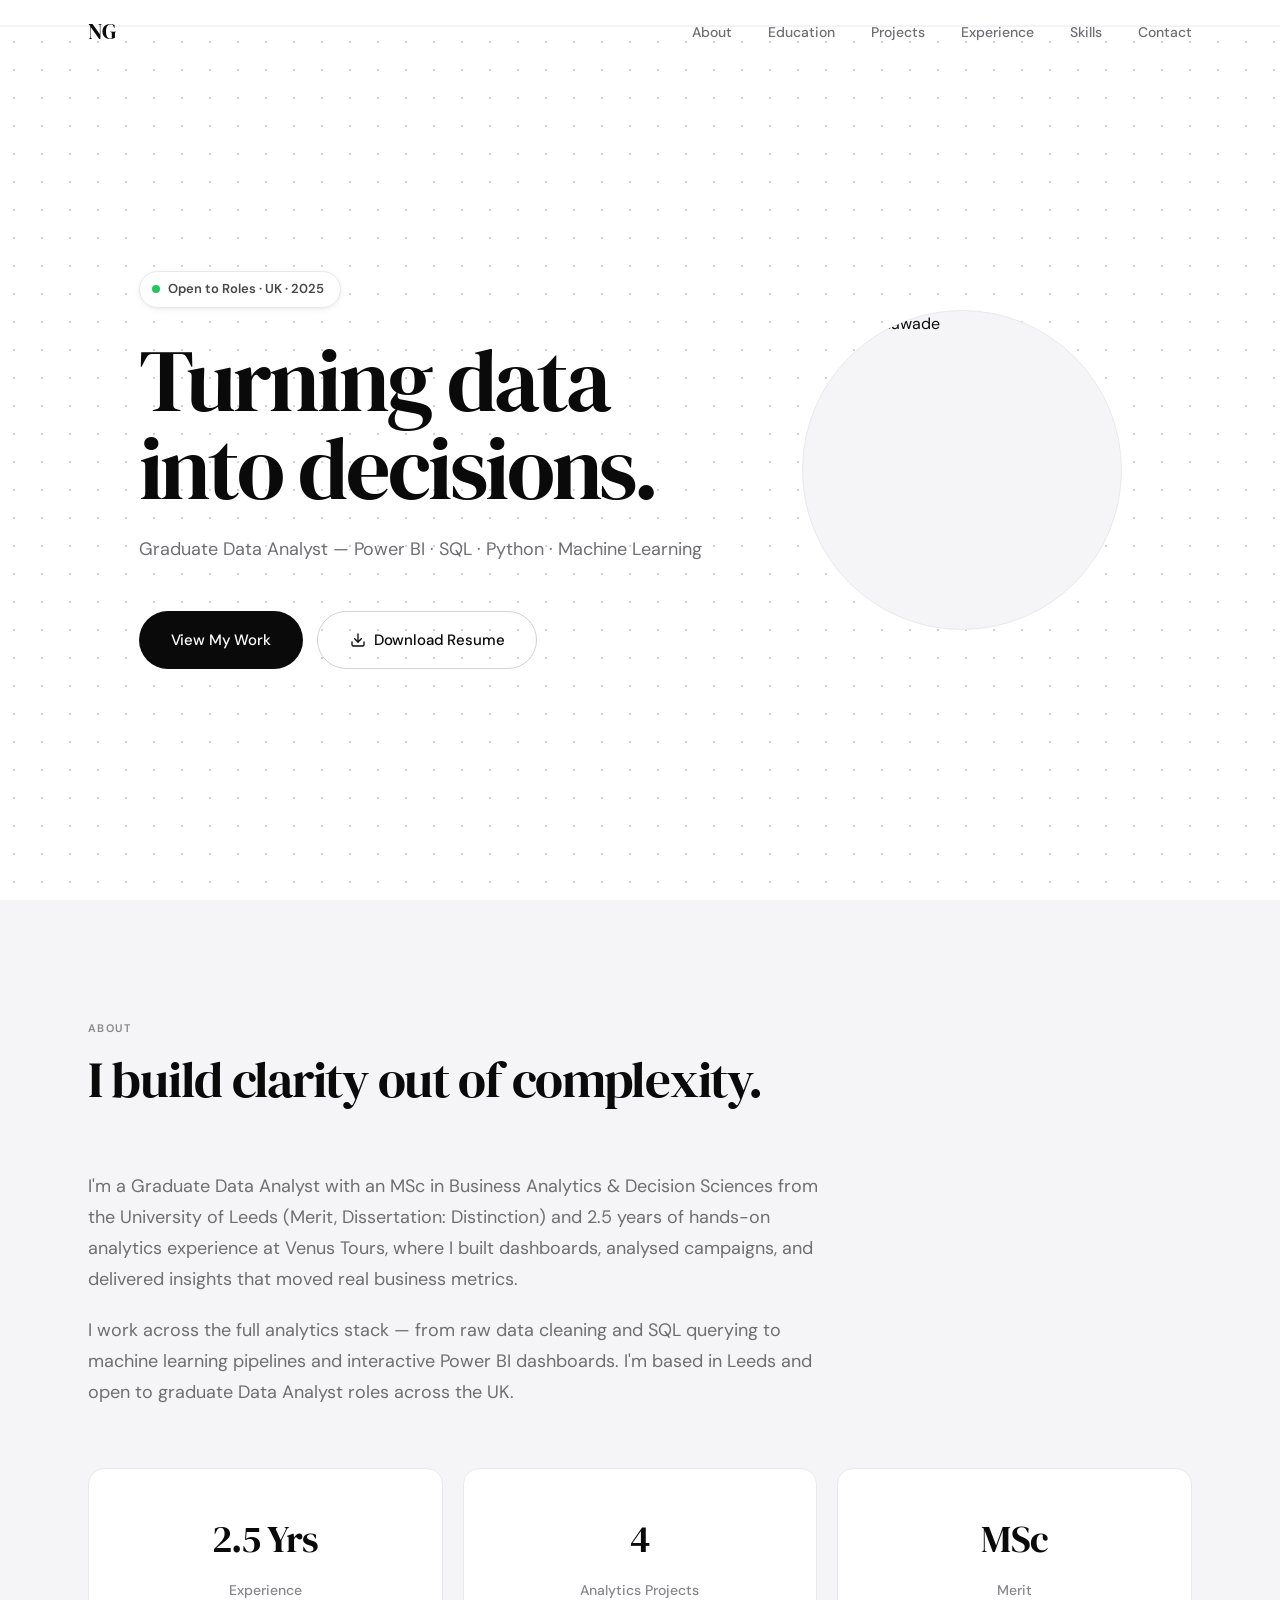
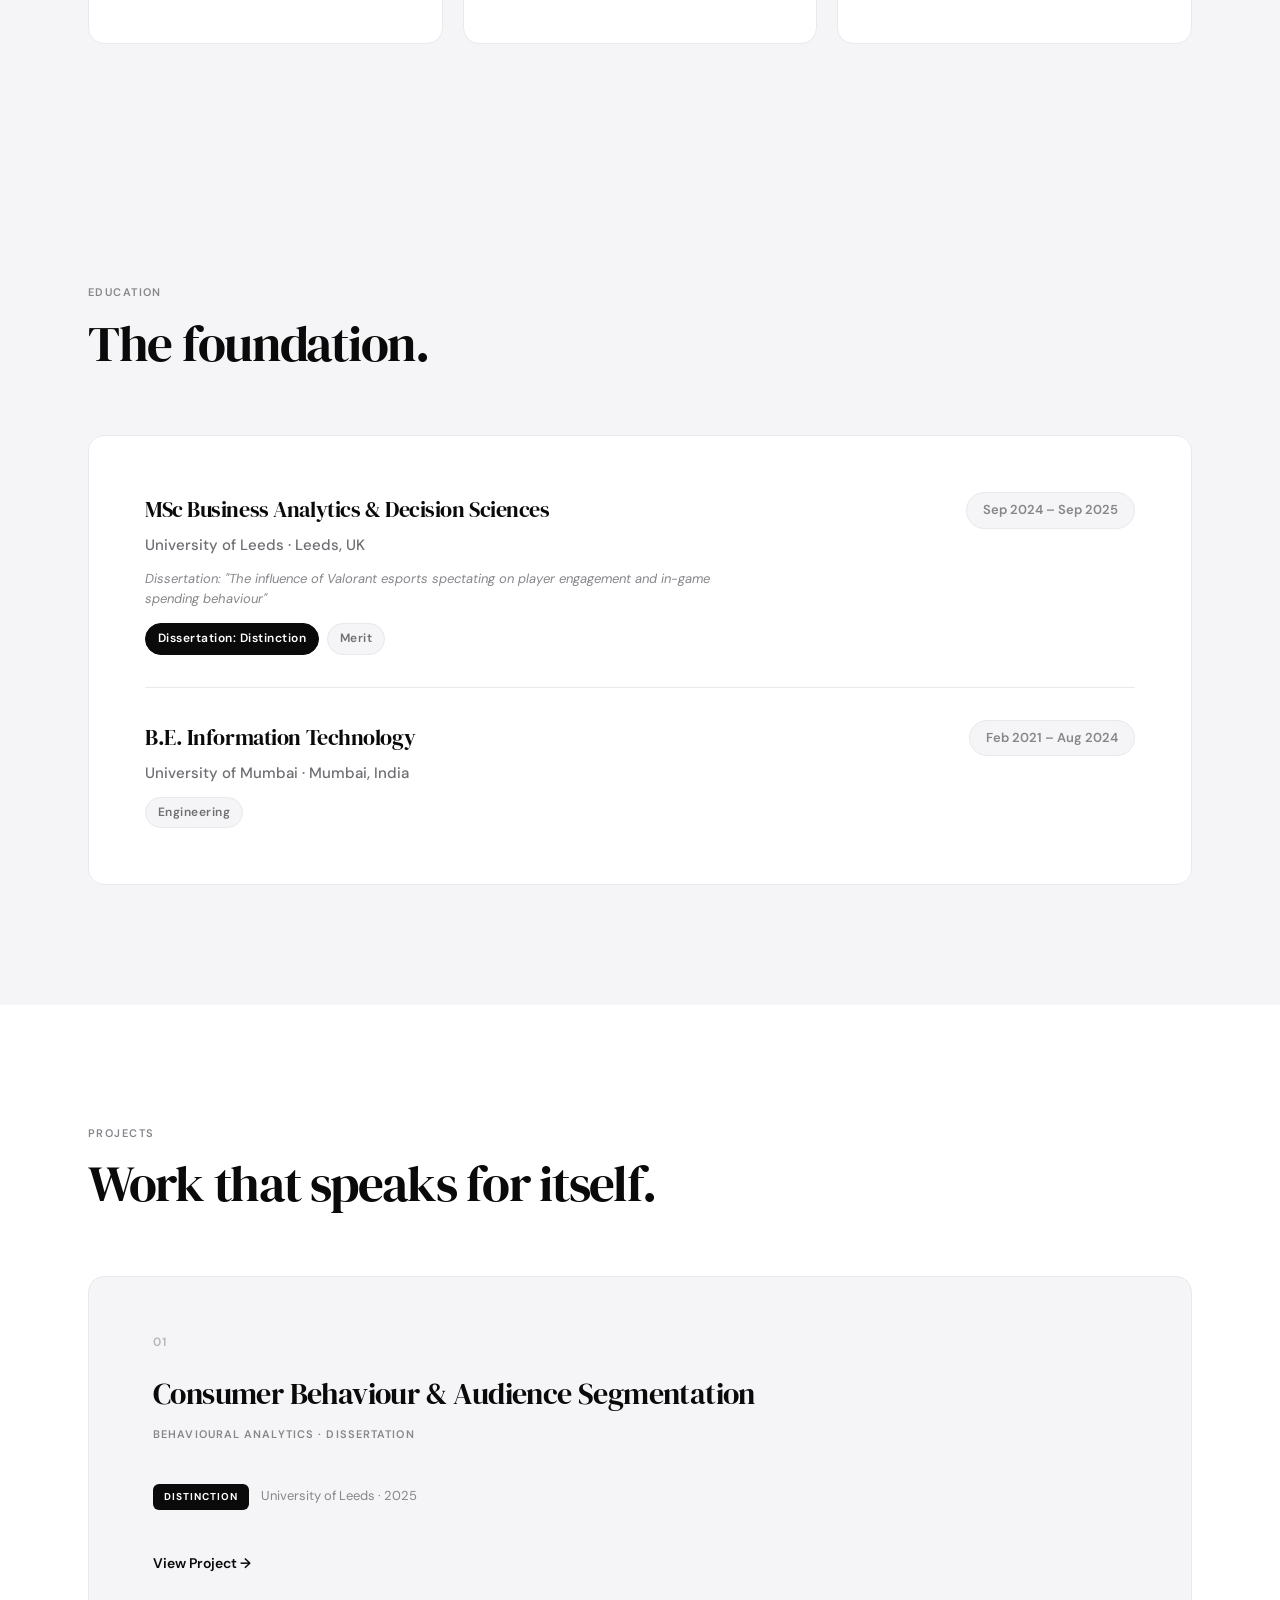
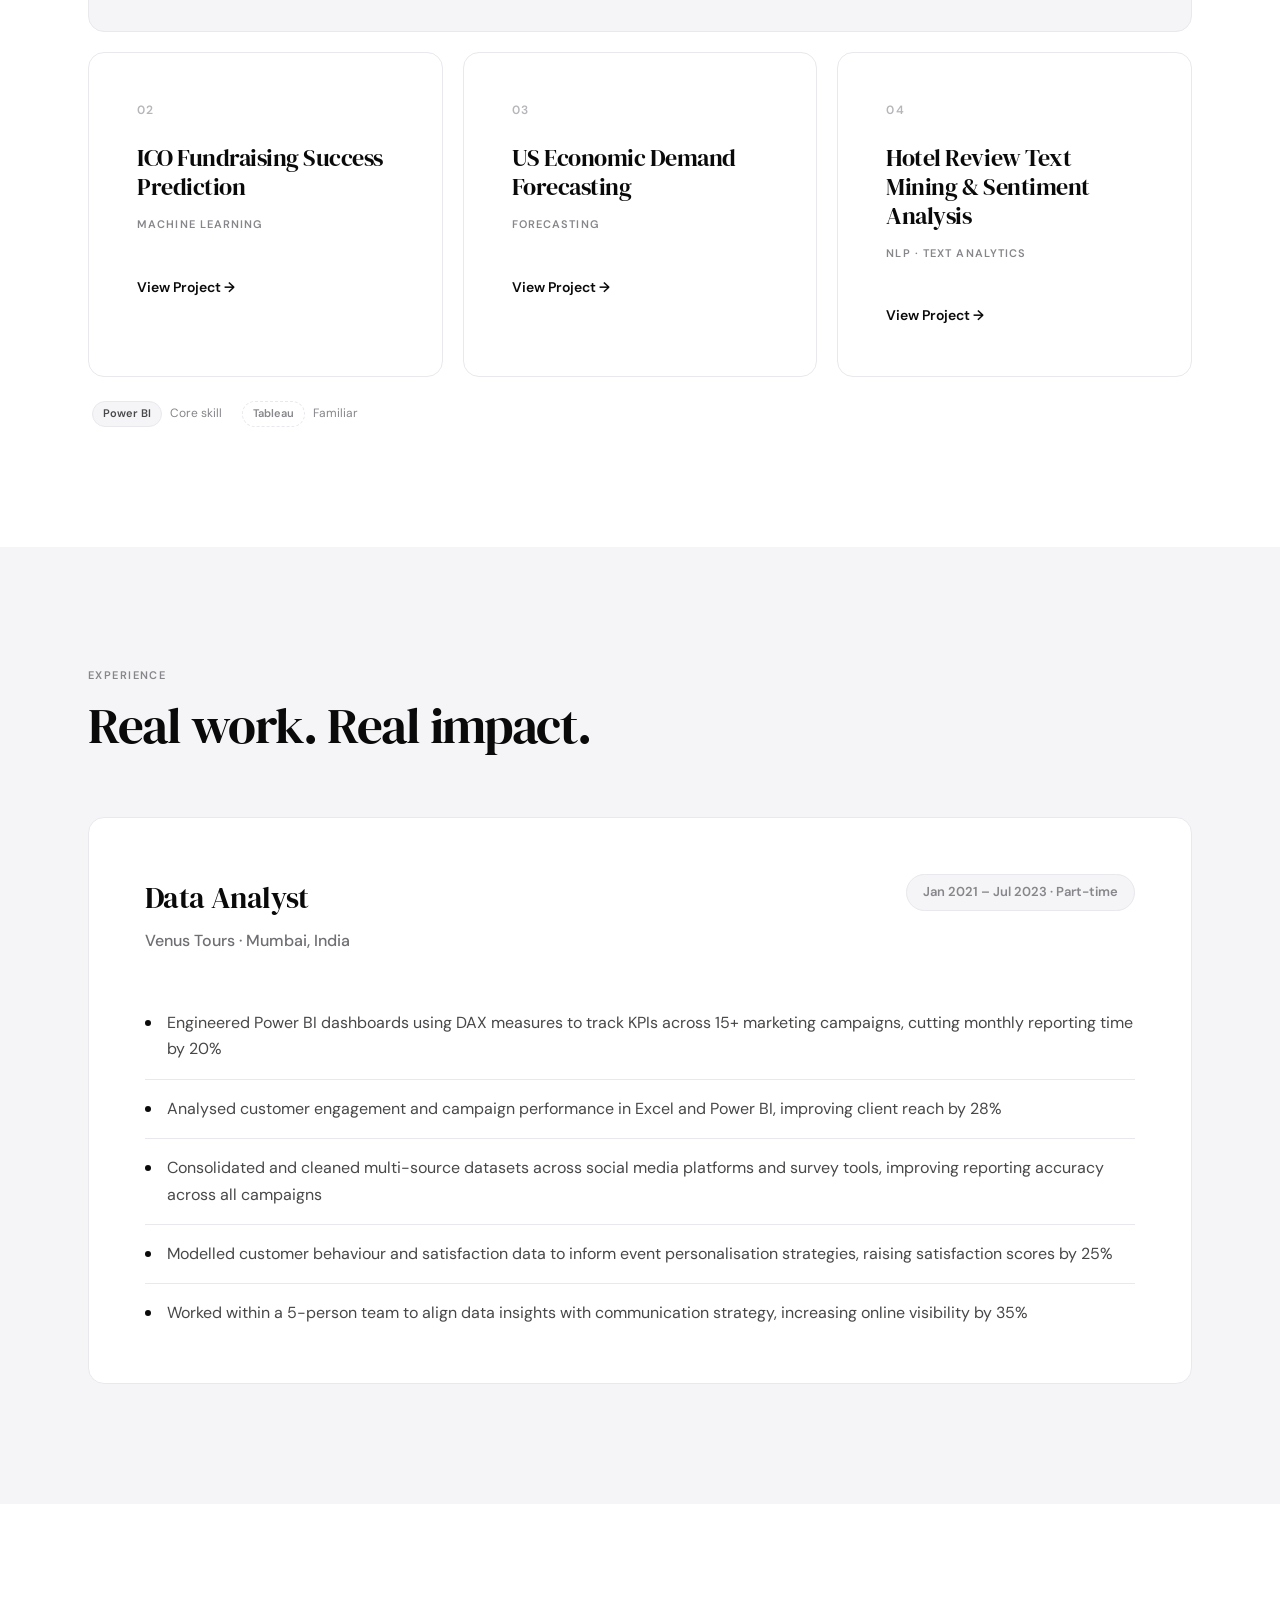
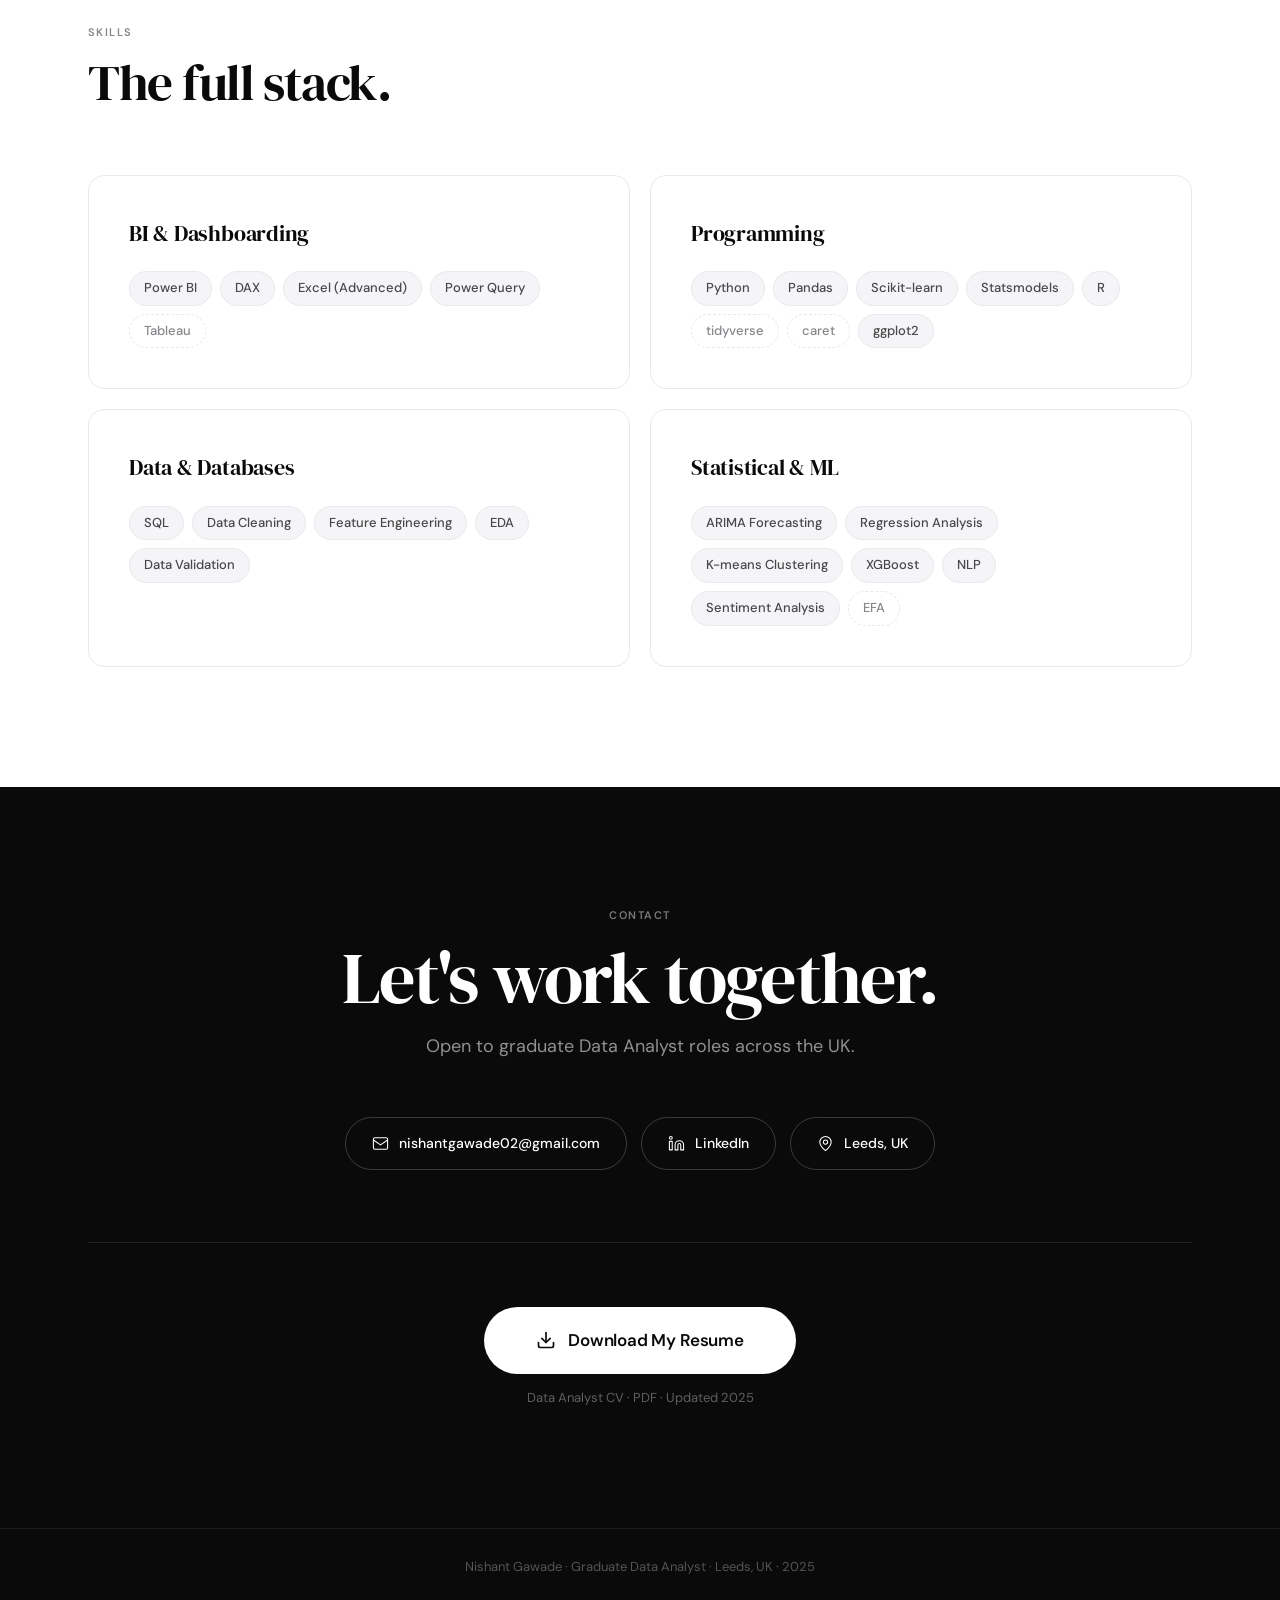
==== index.html @ dcb2f35d "Launch portfolio website" ====
<!DOCTYPE html>
<html lang="en">
<head>
  <meta charset="UTF-8" />
  <meta name="viewport" content="width=device-width, initial-scale=1.0" />
  <title>Nishant Gawade — Graduate Data Analyst</title>
  <meta name="description" content="Graduate Data Analyst specialising in Power BI, SQL, Python, and Machine Learning. Based in Leeds, UK." />
  <link rel="preconnect" href="https://fonts.googleapis.com">
  <link rel="preconnect" href="https://fonts.gstatic.com" crossorigin>
  <link href="https://fonts.googleapis.com/css2?family=DM+Serif+Display:ital@0;1&family=DM+Sans:ital,opsz,wght@0,9..40,300;0,9..40,400;0,9..40,500;0,9..40,600;0,9..40,700;1,9..40,400&display=swap" rel="stylesheet">
  <link rel="stylesheet" href="style.css" />
</head>
<body>

  <!-- NAV -->
  <nav class="nav" id="navbar">
    <div class="nav-inner">
      <a href="#" class="nav-logo">NG</a>
      <ul class="nav-links">
        <li><a href="#about"      data-section="about">About</a></li>
        <li><a href="#education"  data-section="education">Education</a></li>
        <li><a href="#projects"   data-section="projects">Projects</a></li>
        <li><a href="#experience" data-section="experience">Experience</a></li>
        <li><a href="#skills"     data-section="skills">Skills</a></li>
        <li><a href="#contact"    data-section="contact">Contact</a></li>
      </ul>
      <button class="nav-toggle" id="navToggle" aria-label="Toggle menu">
        <span></span><span></span><span></span>
      </button>
    </div>
  </nav>

  <!-- MOBILE MENU -->
  <div class="nav-mobile" id="navMobile">
    <a href="#about"      onclick="closeMenu()">About</a>
    <a href="#education"  onclick="closeMenu()">Education</a>
    <a href="#projects"   onclick="closeMenu()">Projects</a>
    <a href="#experience" onclick="closeMenu()">Experience</a>
    <a href="#skills"     onclick="closeMenu()">Skills</a>
    <a href="#contact"    onclick="closeMenu()">Contact</a>
  </div>

  <!-- HERO -->
  <section class="hero" id="home">
    <div class="hero-inner">
      <div class="hero-content">
        <span class="availability-badge">Open to Roles · UK · 2025</span>
        <h1 class="hero-title">Turning data<br>into decisions.</h1>
        <p class="hero-subtitle">Graduate Data Analyst — Power BI · SQL · Python · Machine Learning</p>
        <div class="hero-ctas">
          <a href="#projects" class="btn-primary">View My Work</a>
          <a href="Nishant_Junior_dataanalyst.pdf" download class="btn-secondary">
            <svg width="16" height="16" viewBox="0 0 24 24" fill="none" stroke="currentColor" stroke-width="2" stroke-linecap="round" stroke-linejoin="round">
              <path d="M21 15v4a2 2 0 0 1-2 2H5a2 2 0 0 1-2-2v-4"/>
              <polyline points="7 10 12 15 17 10"/>
              <line x1="12" y1="15" x2="12" y2="3"/>
            </svg>
            Download Resume
          </a>
        </div>
      </div>
      <div class="hero-visual">
        <div class="photo-circle">
          <img src="IMG_5958.jpeg" alt="Nishant Gawade">
        </div>
      </div>
    </div>
  </section>

  <!-- ABOUT -->
  <section class="about" id="about">
    <div class="about-inner">
      <div class="section-header animate-on-scroll">
        <span class="section-label">About</span>
        <h2>I build clarity out of complexity.</h2>
      </div>
      <div class="about-text animate-on-scroll">
        <p>I'm a Graduate Data Analyst with an MSc in Business Analytics &amp; Decision Sciences from the University of Leeds (Merit, Dissertation: Distinction) and 2.5 years of hands-on analytics experience at Venus Tours, where I built dashboards, analysed campaigns, and delivered insights that moved real business metrics.</p>
        <p>I work across the full analytics stack — from raw data cleaning and SQL querying to machine learning pipelines and interactive Power BI dashboards. I'm based in Leeds and open to graduate Data Analyst roles across the UK.</p>
      </div>
      <div class="stats-grid">
        <div class="stat-card animate-on-scroll stagger-1">
          <span class="stat-number" id="c-years">2.5 Yrs</span>
          <span class="stat-label">Experience</span>
        </div>
        <div class="stat-card animate-on-scroll stagger-2">
          <span class="stat-number" id="c-projects">4</span>
          <span class="stat-label">Analytics Projects</span>
        </div>
        <div class="stat-card animate-on-scroll stagger-3">
          <span class="stat-number">MSc</span>
          <span class="stat-label">Merit</span>
        </div>
      </div>
    </div>
  </section>

  <!-- EDUCATION -->
  <section class="education" id="education">
    <div class="education-inner">
      <div class="section-header animate-on-scroll">
        <span class="section-label">Education</span>
        <h2>The foundation.</h2>
      </div>
      <div class="edu-card animate-on-scroll">
        <div class="edu-row">
          <div>
            <div class="edu-degree">MSc Business Analytics &amp; Decision Sciences</div>
            <div class="edu-institution">University of Leeds · Leeds, UK</div>
            <div class="edu-dissertation">Dissertation: "The influence of Valorant esports spectating on player engagement and in-game spending behaviour"</div>
            <div class="edu-tags">
              <span class="edu-tag highlight">Dissertation: Distinction</span>
              <span class="edu-tag">Merit</span>
            </div>
          </div>
          <span class="edu-duration">Sep 2024 – Sep 2025</span>
        </div>
        <div class="edu-row">
          <div>
            <div class="edu-degree">B.E. Information Technology</div>
            <div class="edu-institution">University of Mumbai · Mumbai, India</div>
            <div class="edu-tags">
              <span class="edu-tag">Engineering</span>
            </div>
          </div>
          <span class="edu-duration">Feb 2021 – Aug 2024</span>
        </div>
      </div>
    </div>
  </section>

  <!-- PROJECTS -->
  <section class="projects" id="projects">
    <div class="projects-inner">
      <div class="section-header animate-on-scroll">
        <span class="section-label">Projects</span>
        <h2>Work that speaks for itself.</h2>
      </div>
      <div class="projects-grid">
        <a href="project1.html" class="project-card featured animate-on-scroll stagger-1">
          <span class="project-number">01</span>
          <h3 class="project-title">Consumer Behaviour &amp; Audience Segmentation</h3>
          <span class="project-category">Behavioural Analytics · Dissertation</span>
          <div class="featured-meta">
            <span class="featured-badge">Distinction</span>
            <span class="featured-badge-sub">University of Leeds · 2025</span>
          </div>
          <span class="project-link">View Project →</span>
        </a>
        <a href="project2.html" class="project-card animate-on-scroll stagger-2">
          <span class="project-number">02</span>
          <h3 class="project-title">ICO Fundraising Success Prediction</h3>
          <span class="project-category">Machine Learning</span>
          <span class="project-link">View Project →</span>
        </a>
        <a href="project3.html" class="project-card animate-on-scroll stagger-3">
          <span class="project-number">03</span>
          <h3 class="project-title">US Economic Demand Forecasting</h3>
          <span class="project-category">Forecasting</span>
          <span class="project-link">View Project →</span>
        </a>
        <a href="project4.html" class="project-card animate-on-scroll stagger-4">
          <span class="project-number">04</span>
          <h3 class="project-title">Hotel Review Text Mining &amp; Sentiment Analysis</h3>
          <span class="project-category">NLP · Text Analytics</span>
          <span class="project-link">View Project →</span>
        </a>
      </div>
      <div class="skills-legend animate-on-scroll">
        <div class="legend-item">
          <span class="legend-dot core">Power BI</span>
          Core skill
        </div>
        <div class="legend-item">
          <span class="legend-dot familiar">Tableau</span>
          Familiar
        </div>
      </div>
    </div>
  </section>

  <!-- EXPERIENCE -->
  <section class="experience" id="experience">
    <div class="experience-inner">
      <div class="section-header animate-on-scroll">
        <span class="section-label">Experience</span>
        <h2>Real work. Real impact.</h2>
      </div>
      <div class="experience-card animate-on-scroll">
        <div class="exp-header">
          <div>
            <div class="exp-role">Data Analyst</div>
            <div class="exp-company">Venus Tours · Mumbai, India</div>
          </div>
          <div>
            <span class="exp-duration">Jan 2021 – Jul 2023 · Part-time</span>
          </div>
        </div>
        <ul class="exp-bullets">
          <li class="exp-bullet">Engineered Power BI dashboards using DAX measures to track KPIs across 15+ marketing campaigns, cutting monthly reporting time by 20%</li>
          <li class="exp-bullet">Analysed customer engagement and campaign performance in Excel and Power BI, improving client reach by 28%</li>
          <li class="exp-bullet">Consolidated and cleaned multi-source datasets across social media platforms and survey tools, improving reporting accuracy across all campaigns</li>
          <li class="exp-bullet">Modelled customer behaviour and satisfaction data to inform event personalisation strategies, raising satisfaction scores by 25%</li>
          <li class="exp-bullet">Worked within a 5-person team to align data insights with communication strategy, increasing online visibility by 35%</li>
        </ul>
      </div>
    </div>
  </section>

  <!-- SKILLS -->
  <section class="skills" id="skills">
    <div class="skills-inner">
      <div class="section-header animate-on-scroll">
        <span class="section-label">Skills</span>
        <h2>The full stack.</h2>
      </div>
      <div class="skills-grid">
        <div class="skill-card animate-on-scroll stagger-1">
          <div class="skill-category">BI &amp; Dashboarding</div>
          <div class="skill-tags">
            <span class="skill-tag">Power BI</span>
            <span class="skill-tag">DAX</span>
            <span class="skill-tag">Excel (Advanced)</span>
            <span class="skill-tag">Power Query</span>
            <span class="skill-tag familiar">Tableau</span>
          </div>
        </div>
        <div class="skill-card animate-on-scroll stagger-2">
          <div class="skill-category">Programming</div>
          <div class="skill-tags">
            <span class="skill-tag">Python</span>
            <span class="skill-tag">Pandas</span>
            <span class="skill-tag">Scikit-learn</span>
            <span class="skill-tag">Statsmodels</span>
            <span class="skill-tag">R</span>
            <span class="skill-tag familiar">tidyverse</span>
            <span class="skill-tag familiar">caret</span>
            <span class="skill-tag">ggplot2</span>
          </div>
        </div>
        <div class="skill-card animate-on-scroll stagger-3">
          <div class="skill-category">Data &amp; Databases</div>
          <div class="skill-tags">
            <span class="skill-tag">SQL</span>
            <span class="skill-tag">Data Cleaning</span>
            <span class="skill-tag">Feature Engineering</span>
            <span class="skill-tag">EDA</span>
            <span class="skill-tag">Data Validation</span>
          </div>
        </div>
        <div class="skill-card animate-on-scroll stagger-4">
          <div class="skill-category">Statistical &amp; ML</div>
          <div class="skill-tags">
            <span class="skill-tag">ARIMA Forecasting</span>
            <span class="skill-tag">Regression Analysis</span>
            <span class="skill-tag">K-means Clustering</span>
            <span class="skill-tag">XGBoost</span>
            <span class="skill-tag">NLP</span>
            <span class="skill-tag">Sentiment Analysis</span>
            <span class="skill-tag familiar">EFA</span>
          </div>
        </div>
      </div>
    </div>
  </section>

  <!-- CONTACT -->
  <section class="contact" id="contact">
    <div class="contact-inner">
      <span class="section-label">Contact</span>
      <h2>Let's work together.</h2>
      <p class="contact-subtext">Open to graduate Data Analyst roles across the UK.</p>
      <div class="contact-buttons">
        <a href="mailto:nishantgawade02@gmail.com" class="contact-btn">
          <svg viewBox="0 0 24 24" fill="none" stroke="currentColor" stroke-width="1.5" stroke-linecap="round" stroke-linejoin="round">
            <rect x="2" y="4" width="20" height="16" rx="2"/>
            <path d="m2 7 10 7 10-7"/>
          </svg>
          nishantgawade02@gmail.com
        </a>
        <a href="https://www.linkedin.com/in/nishant-gawade-31b04924a/" target="_blank" rel="noopener" class="contact-btn">
          <svg viewBox="0 0 24 24" fill="none" stroke="currentColor" stroke-width="1.5" stroke-linecap="round" stroke-linejoin="round">
            <path d="M16 8a6 6 0 0 1 6 6v7h-4v-7a2 2 0 0 0-2-2 2 2 0 0 0-2 2v7h-4v-7a6 6 0 0 1 6-6z"/>
            <rect x="2" y="9" width="4" height="12"/>
            <circle cx="4" cy="4" r="2"/>
          </svg>
          LinkedIn
        </a>
        <span class="contact-btn" style="cursor:default;">
          <svg viewBox="0 0 24 24" fill="none" stroke="currentColor" stroke-width="1.5" stroke-linecap="round" stroke-linejoin="round">
            <path d="M20 10c0 6-8 12-8 12S4 16 4 10a8 8 0 0 1 16 0Z"/>
            <circle cx="12" cy="10" r="3"/>
          </svg>
          Leeds, UK
        </span>
      </div>
      <div class="resume-download-section animate-on-scroll">
        <a href="Nishant_Junior_dataanalyst.pdf" download class="btn-download">
          <svg width="20" height="20" viewBox="0 0 24 24" fill="none" stroke="currentColor" stroke-width="2" stroke-linecap="round" stroke-linejoin="round">
            <path d="M21 15v4a2 2 0 0 1-2 2H5a2 2 0 0 1-2-2v-4"/>
            <polyline points="7 10 12 15 17 10"/>
            <line x1="12" y1="15" x2="12" y2="3"/>
          </svg>
          Download My Resume
        </a>
        <p class="resume-meta">Data Analyst CV · PDF · Updated 2025</p>
      </div>
    </div>
  </section>

  <!-- FOOTER -->
  <footer>
    <p class="footer-text">Nishant Gawade · Graduate Data Analyst · Leeds, UK · 2025</p>
  </footer>

  <script>
    /* ---- Frosted nav on scroll ---- */
    const navbar = document.getElementById('navbar');
    window.addEventListener('scroll', () => {
      navbar.classList.toggle('scrolled', window.scrollY > 20);
    }, { passive: true });

    /* ---- Mobile menu ---- */
    const navToggle = document.getElementById('navToggle');
    const navMobile = document.getElementById('navMobile');
    navToggle.addEventListener('click', () => {
      navToggle.classList.toggle('open');
      navMobile.classList.toggle('open');
    });
    function closeMenu() {
      navToggle.classList.remove('open');
      navMobile.classList.remove('open');
    }

    /* ---- Scroll animations ---- */
    const observer = new IntersectionObserver((entries) => {
      entries.forEach(e => { if (e.isIntersecting) e.target.classList.add('visible'); });
    }, { threshold: 0.1, rootMargin: '0px 0px -48px 0px' });
    document.querySelectorAll('.animate-on-scroll').forEach(el => observer.observe(el));

    /* ---- Animated stat counters ---- */
    function animateCounter(el, target, duration, decimals, suffix) {
      const start = performance.now();
      const tick = (now) => {
        const p = Math.min((now - start) / duration, 1);
        const eased = 1 - Math.pow(1 - p, 3);
        const val = eased * target;
        el.textContent = (decimals ? val.toFixed(1) : Math.floor(val)) + (suffix || '');
        if (p < 1) requestAnimationFrame(tick);
        else el.textContent = (decimals ? target.toFixed(1) : target) + (suffix || '');
      };
      requestAnimationFrame(tick);
    }
    let countersFired = false;
    const statsGrid = document.querySelector('.stats-grid');
    if (statsGrid) {
      const counterObs = new IntersectionObserver((entries) => {
        if (entries[0].isIntersecting && !countersFired) {
          countersFired = true;
          setTimeout(() => animateCounter(document.getElementById('c-years'), 2.5, 1300, true, ' Yrs'), 0);
          setTimeout(() => animateCounter(document.getElementById('c-projects'), 4, 900, false, ''), 160);
          counterObs.disconnect();
        }
      }, { threshold: 0.5 });
      counterObs.observe(statsGrid);
    }

    /* ---- Active nav link on scroll ---- */
    const sections = document.querySelectorAll('section[id]');
    const navLinks = document.querySelectorAll('.nav-links a[data-section]');
    const sectionObs = new IntersectionObserver((entries) => {
      entries.forEach(e => {
        if (e.isIntersecting) {
          navLinks.forEach(l => {
            l.classList.toggle('active', l.dataset.section === e.target.id);
          });
        }
      });
    }, { threshold: 0.45 });
    sections.forEach(s => sectionObs.observe(s));
  </script>
</body>
</html>
---- style.css ----
/* =============================================
   NISHANT GAWADE PORTFOLIO — style.css
============================================= */

:root {
  --black: #0a0a0a;
  --white: #ffffff;
  --gray-100: #f5f5f7;
  --gray-200: #e8e8ed;
  --gray-300: #d2d2d7;
  --gray-400: #b5b5ba;
  --gray-500: #86868b;
  --gray-600: #6e6e73;
  --gray-700: #48484a;
  --nav-height: 64px;
  --ease: cubic-bezier(0.25, 0.46, 0.45, 0.94);
  --transition: all 0.3s cubic-bezier(0.25, 0.46, 0.45, 0.94);
  --shadow-sm: 0 1px 4px rgba(0,0,0,0.06), 0 2px 8px rgba(0,0,0,0.04);
  --shadow-md: 0 4px 20px rgba(0,0,0,0.08), 0 2px 8px rgba(0,0,0,0.06);
  --shadow-lg: 0 12px 48px rgba(0,0,0,0.12), 0 4px 16px rgba(0,0,0,0.08);
  --radius: 16px;
  --radius-sm: 8px;
}

/* ---- Reset ---- */
*, *::before, *::after { box-sizing: border-box; margin: 0; padding: 0; }

html {
  scroll-behavior: smooth;
  -webkit-font-smoothing: antialiased;
  -moz-osx-font-smoothing: grayscale;
}

body {
  font-family: 'DM Sans', -apple-system, BlinkMacSystemFont, sans-serif;
  background: var(--white);
  color: var(--black);
  line-height: 1.6;
  overflow-x: hidden;
}

h1, h2, h3, h4 {
  font-family: 'DM Serif Display', Georgia, serif;
  font-weight: 400;
  line-height: 1.08;
  letter-spacing: -0.025em;
}

a { text-decoration: none; color: inherit; transition: var(--transition); }
img { max-width: 100%; height: auto; display: block; }
ul { list-style: none; }

section { scroll-margin-top: var(--nav-height); }

/* ---- Utility ---- */
.section-label {
  font-family: 'DM Sans', sans-serif;
  font-size: 11px;
  font-weight: 600;
  letter-spacing: 0.13em;
  text-transform: uppercase;
  color: var(--gray-500);
  margin-bottom: 14px;
  display: block;
}

.section-header { margin-bottom: 64px; }
.section-header h2 { font-size: clamp(36px, 4vw, 54px); }

/* ---- Animations ---- */
@keyframes fadeUp {
  from { opacity: 0; transform: translateY(32px); }
  to   { opacity: 1; transform: translateY(0); }
}
@keyframes fadeIn {
  from { opacity: 0; }
  to   { opacity: 1; }
}
@keyframes pulse {
  0%, 100% { box-shadow: 0 4px 24px rgba(0,0,0,0.18); }
  50%       { box-shadow: 0 8px 40px rgba(0,0,0,0.28); }
}

.animate-on-scroll {
  opacity: 0;
  transform: translateY(40px);
  transition: opacity 0.7s var(--ease), transform 0.7s var(--ease);
}
.animate-on-scroll.visible { opacity: 1; transform: translateY(0); }

.stagger-1 { transition-delay: 0.08s; }
.stagger-2 { transition-delay: 0.16s; }
.stagger-3 { transition-delay: 0.24s; }
.stagger-4 { transition-delay: 0.32s; }
.stagger-5 { transition-delay: 0.40s; }

/* ============================================================
   NAVIGATION
============================================================ */
.nav {
  position: fixed;
  top: 0; left: 0; right: 0;
  height: var(--nav-height);
  z-index: 1000;
  transition: background 0.4s var(--ease), border-color 0.4s var(--ease), backdrop-filter 0.4s var(--ease);
}
.nav.scrolled,
.nav.project-nav {
  background: rgba(255,255,255,0.88);
  backdrop-filter: blur(24px);
  -webkit-backdrop-filter: blur(24px);
  border-bottom: 1px solid var(--gray-200);
}

.nav-inner {
  max-width: 1200px;
  margin: 0 auto;
  padding: 0 48px;
  height: 100%;
  display: flex;
  align-items: center;
  justify-content: space-between;
}

.nav-logo {
  font-family: 'DM Serif Display', serif;
  font-size: 22px;
  letter-spacing: -0.01em;
  color: var(--black);
}

.nav-links {
  display: flex;
  align-items: center;
  gap: 36px;
}
.nav-links a {
  font-size: 14px;
  font-weight: 500;
  color: var(--gray-600);
  position: relative;
  padding-bottom: 2px;
}
.nav-links a::after {
  content: '';
  position: absolute;
  bottom: -2px; left: 0;
  width: 0; height: 1px;
  background: var(--black);
  transition: width 0.3s var(--ease);
}
.nav-links a:hover,
.nav-links a.active { color: var(--black); }
.nav-links a:hover::after,
.nav-links a.active::after { width: 100%; }

.nav-back {
  font-size: 14px;
  font-weight: 500;
  color: var(--gray-600);
  display: flex;
  align-items: center;
  gap: 6px;
}
.nav-back:hover { color: var(--black); }

/* Mobile hamburger */
.nav-toggle {
  display: none;
  flex-direction: column;
  gap: 5px;
  background: none;
  border: none;
  cursor: pointer;
  padding: 6px;
  z-index: 1100;
}
.nav-toggle span {
  display: block;
  width: 22px;
  height: 2px;
  background: var(--black);
  border-radius: 2px;
  transition: var(--transition);
}
.nav-toggle.open span:nth-child(1) { transform: rotate(45deg) translate(5px, 5px); }
.nav-toggle.open span:nth-child(2) { opacity: 0; transform: scaleX(0); }
.nav-toggle.open span:nth-child(3) { transform: rotate(-45deg) translate(5px, -5px); }

.nav-mobile {
  position: fixed;
  top: var(--nav-height);
  left: 0; right: 0;
  background: rgba(255,255,255,0.96);
  backdrop-filter: blur(24px);
  -webkit-backdrop-filter: blur(24px);
  border-bottom: 1px solid var(--gray-200);
  padding: 16px 24px 24px;
  display: flex;
  flex-direction: column;
  gap: 4px;
  transform: translateY(-110%);
  transition: transform 0.35s var(--ease);
  z-index: 999;
}
.nav-mobile.open { transform: translateY(0); }
.nav-mobile a {
  font-size: 17px;
  font-weight: 500;
  color: var(--gray-700);
  padding: 12px 0;
  border-bottom: 1px solid var(--gray-200);
}
.nav-mobile a:last-child { border-bottom: none; }
.nav-mobile a:hover { color: var(--black); }

/* ============================================================
   HERO
============================================================ */
.hero {
  min-height: 100vh;
  display: flex;
  align-items: center;
  padding: 120px 0 80px;
  background: var(--white);
}

.hero-inner {
  max-width: 1200px;
  margin: 0 auto;
  padding: 0 48px;
  display: grid;
  grid-template-columns: 1fr 360px;
  gap: 80px;
  align-items: center;
}

.hero-content { animation: fadeUp 0.9s var(--ease) both; }
.hero-visual  { animation: fadeIn 1.1s var(--ease) 0.25s both; }

.hero-title {
  font-size: clamp(50px, 7vw, 88px);
  letter-spacing: -0.035em;
  line-height: 1.0;
  margin-bottom: 24px;
  color: var(--black);
}

.hero-subtitle {
  font-size: 18px;
  font-weight: 400;
  color: var(--gray-600);
  margin-bottom: 48px;
  line-height: 1.5;
}

.hero-ctas { display: flex; gap: 14px; flex-wrap: wrap; }

.btn-primary {
  display: inline-flex;
  align-items: center;
  gap: 8px;
  padding: 16px 32px;
  background: var(--black);
  color: var(--white);
  border-radius: 100px;
  font-size: 15px;
  font-weight: 500;
  letter-spacing: -0.01em;
  transition: var(--transition);
}
.btn-primary:hover {
  background: var(--gray-700);
  transform: translateY(-2px);
  box-shadow: var(--shadow-md);
}

.btn-secondary {
  display: inline-flex;
  align-items: center;
  gap: 8px;
  padding: 16px 32px;
  background: transparent;
  color: var(--black);
  border: 1.5px solid var(--gray-300);
  border-radius: 100px;
  font-size: 15px;
  font-weight: 500;
  letter-spacing: -0.01em;
  transition: var(--transition);
}
.btn-secondary:hover {
  border-color: var(--black);
  transform: translateY(-2px);
  box-shadow: var(--shadow-sm);
}

.photo-circle {
  width: 320px;
  height: 320px;
  border-radius: 50%;
  border: 1.5px solid var(--gray-200);
  background: var(--gray-100);
  display: flex;
  flex-direction: column;
  align-items: center;
  justify-content: center;
  gap: 12px;
  overflow: hidden;
  margin: 0 auto;
}
.photo-circle img {
  width: 100%;
  height: 100%;
  object-fit: cover;
}
.photo-placeholder-text {
  font-size: 13px;
  color: var(--gray-500);
  font-weight: 500;
}

/* ============================================================
   ABOUT
============================================================ */
.about { background: var(--gray-100); padding: 120px 0; }

.about-inner {
  max-width: 1200px;
  margin: 0 auto;
  padding: 0 48px;
}

.about-text {
  max-width: 740px;
  margin-bottom: 60px;
}
.about-text p {
  font-size: 18px;
  color: var(--gray-600);
  line-height: 1.72;
  margin-bottom: 20px;
}
.about-text p:last-child { margin-bottom: 0; }

.stats-grid {
  display: grid;
  grid-template-columns: repeat(3, 1fr);
  gap: 20px;
}

.stat-card {
  background: var(--white);
  border: 1px solid var(--gray-200);
  border-radius: var(--radius);
  padding: 40px 32px;
  text-align: center;
}
.stat-number {
  font-family: 'DM Serif Display', serif;
  font-size: 38px;
  letter-spacing: -0.02em;
  color: var(--black);
  display: block;
  margin-bottom: 8px;
}
.stat-label {
  font-size: 14px;
  color: var(--gray-500);
  font-weight: 500;
}

/* ============================================================
   PROJECTS
============================================================ */
.projects { background: var(--white); padding: 120px 0; }

.projects-inner {
  max-width: 1200px;
  margin: 0 auto;
  padding: 0 48px;
}

.projects-grid {
  display: grid;
  grid-template-columns: repeat(2, 1fr);
  gap: 20px;
}

.project-card {
  display: block;
  border: 1.5px solid var(--gray-200);
  border-radius: var(--radius);
  padding: 48px;
  transition: var(--transition);
  position: relative;
}
.project-card:hover {
  border-color: var(--black);
  transform: translateY(-5px);
  box-shadow: var(--shadow-lg);
}

.project-number {
  display: block;
  font-family: 'DM Sans', sans-serif;
  font-size: 12px;
  font-weight: 600;
  letter-spacing: 0.1em;
  color: var(--gray-400);
  margin-bottom: 24px;
}
.project-title {
  font-size: 24px;
  letter-spacing: -0.02em;
  color: var(--black);
  margin-bottom: 14px;
  line-height: 1.2;
}
.project-category {
  display: block;
  font-size: 11px;
  font-weight: 600;
  letter-spacing: 0.1em;
  text-transform: uppercase;
  color: var(--gray-500);
  margin-bottom: 40px;
}
.project-link {
  font-size: 14px;
  font-weight: 600;
  color: var(--black);
  display: inline-flex;
  align-items: center;
  gap: 6px;
  transition: gap 0.3s var(--ease);
}
.project-card:hover .project-link { gap: 10px; }

/* ============================================================
   EXPERIENCE
============================================================ */
.experience { background: var(--gray-100); padding: 120px 0; }

.experience-inner {
  max-width: 1200px;
  margin: 0 auto;
  padding: 0 48px;
}

.experience-card {
  background: var(--white);
  border: 1px solid var(--gray-200);
  border-radius: var(--radius);
  padding: 56px;
}

.exp-header {
  display: flex;
  justify-content: space-between;
  align-items: flex-start;
  margin-bottom: 40px;
  flex-wrap: wrap;
  gap: 16px;
}
.exp-role {
  font-family: 'DM Serif Display', serif;
  font-size: 30px;
  letter-spacing: -0.02em;
  color: var(--black);
  margin-bottom: 6px;
}
.exp-company {
  font-size: 16px;
  color: var(--gray-600);
  font-weight: 500;
}
.exp-duration {
  font-size: 13px;
  font-weight: 600;
  color: var(--gray-500);
  background: var(--gray-100);
  border: 1px solid var(--gray-200);
  padding: 7px 16px;
  border-radius: 100px;
  display: inline-block;
  white-space: nowrap;
}

.exp-bullets { display: flex; flex-direction: column; }
.exp-bullet {
  display: flex;
  align-items: flex-start;
  gap: 16px;
  padding: 16px 0;
  border-bottom: 1px solid var(--gray-200);
  font-size: 16px;
  color: var(--gray-700);
  line-height: 1.65;
}
.exp-bullet:last-child { border-bottom: none; padding-bottom: 0; }
.exp-bullet::before {
  content: '';
  width: 6px; height: 6px;
  min-width: 6px;
  border-radius: 50%;
  background: var(--black);
  margin-top: 10px;
}

/* ============================================================
   SKILLS
============================================================ */
.skills { background: var(--white); padding: 120px 0; }

.skills-inner {
  max-width: 1200px;
  margin: 0 auto;
  padding: 0 48px;
}

.skills-grid {
  display: grid;
  grid-template-columns: repeat(2, 1fr);
  gap: 20px;
}

.skill-card {
  border: 1.5px solid var(--gray-200);
  border-radius: var(--radius);
  padding: 40px;
}
.skill-category {
  font-family: 'DM Serif Display', serif;
  font-size: 22px;
  letter-spacing: -0.01em;
  color: var(--black);
  margin-bottom: 20px;
}
.skill-tags { display: flex; flex-wrap: wrap; gap: 8px; }
.skill-tag {
  font-size: 13px;
  font-weight: 500;
  color: var(--gray-700);
  background: var(--gray-100);
  border: 1px solid var(--gray-200);
  padding: 6px 14px;
  border-radius: 100px;
}

/* ============================================================
   CONTACT
============================================================ */
.contact { background: var(--black); padding: 120px 0; }

.contact-inner {
  max-width: 1200px;
  margin: 0 auto;
  padding: 0 48px;
  text-align: center;
}
.contact .section-label { color: rgba(255,255,255,0.45); }
.contact h2 {
  font-size: clamp(42px, 6vw, 72px);
  color: var(--white);
  margin-bottom: 16px;
}
.contact-subtext {
  font-size: 18px;
  color: rgba(255,255,255,0.55);
  margin-bottom: 56px;
}

.contact-buttons {
  display: flex;
  justify-content: center;
  gap: 14px;
  flex-wrap: wrap;
  margin-bottom: 72px;
}
.contact-btn {
  display: inline-flex;
  align-items: center;
  gap: 10px;
  padding: 14px 26px;
  border: 1.5px solid rgba(255,255,255,0.2);
  border-radius: 100px;
  color: var(--white);
  font-size: 14px;
  font-weight: 500;
  transition: var(--transition);
}
.contact-btn:hover {
  border-color: rgba(255,255,255,0.7);
  background: rgba(255,255,255,0.07);
}
.contact-btn svg { width: 17px; height: 17px; flex-shrink: 0; }

.resume-download-section {
  border-top: 1px solid rgba(255,255,255,0.1);
  padding-top: 64px;
}

.btn-download {
  display: inline-flex;
  align-items: center;
  gap: 12px;
  padding: 20px 52px;
  background: var(--white);
  color: var(--black);
  border-radius: 100px;
  font-size: 17px;
  font-weight: 600;
  letter-spacing: -0.01em;
  transition: var(--transition);
  animation: pulse 3s ease-in-out infinite;
}
.btn-download:hover {
  transform: translateY(-3px);
  box-shadow: 0 12px 48px rgba(255,255,255,0.18);
  animation: none;
}
.resume-meta {
  margin-top: 14px;
  font-size: 13px;
  color: rgba(255,255,255,0.35);
}

/* ============================================================
   FOOTER
============================================================ */
footer {
  background: var(--black);
  border-top: 1px solid rgba(255,255,255,0.07);
  padding: 28px 48px;
  text-align: center;
}
.footer-text {
  font-size: 13px;
  color: rgba(255,255,255,0.3);
}

/* ============================================================
   PROJECT PAGES — HERO
============================================================ */
.project-hero {
  padding: 152px 0 96px;
  background: var(--white);
  border-bottom: 1px solid var(--gray-200);
}
.project-hero-inner {
  max-width: 900px;
  margin: 0 auto;
  padding: 0 48px;
  animation: fadeUp 0.8s var(--ease) both;
}
.project-meta {
  display: flex;
  align-items: center;
  gap: 14px;
  margin-bottom: 32px;
  flex-wrap: wrap;
}
.project-category-badge {
  font-size: 11px;
  font-weight: 600;
  letter-spacing: 0.1em;
  text-transform: uppercase;
  color: var(--gray-700);
  background: var(--gray-100);
  border: 1px solid var(--gray-300);
  padding: 7px 16px;
  border-radius: 100px;
}
.project-date {
  font-size: 13px;
  color: var(--gray-500);
  font-weight: 500;
}
.project-hero h1 {
  font-size: clamp(38px, 5vw, 62px);
  letter-spacing: -0.03em;
  color: var(--black);
  margin-bottom: 16px;
  line-height: 1.05;
}
.project-institution {
  font-size: 15px;
  color: var(--gray-500);
  font-weight: 500;
}

/* ============================================================
   PROJECT PAGES — CONTENT
============================================================ */
.project-content {
  max-width: 900px;
  margin: 0 auto;
  padding: 80px 48px;
}

.content-section {
  margin-bottom: 72px;
  padding-bottom: 72px;
  border-bottom: 1px solid var(--gray-200);
}
.content-section:last-child {
  margin-bottom: 0;
  padding-bottom: 0;
  border-bottom: none;
}
.content-section h2 {
  font-size: 26px;
  letter-spacing: -0.02em;
  color: var(--black);
  margin-bottom: 24px;
}
.content-section > p {
  font-size: 17px;
  color: var(--gray-600);
  line-height: 1.78;
}

/* Methodology list */
.methodology-list { display: flex; flex-direction: column; }
.methodology-list li {
  display: flex;
  align-items: flex-start;
  gap: 16px;
  padding: 14px 0;
  border-bottom: 1px solid var(--gray-200);
  font-size: 16px;
  color: var(--gray-700);
  line-height: 1.65;
}
.methodology-list li:last-child { border-bottom: none; }
.methodology-list li::before {
  content: '';
  width: 5px; height: 5px;
  min-width: 5px;
  border-radius: 50%;
  background: var(--black);
  margin-top: 10px;
}

/* Findings */
.findings-grid {
  display: grid;
  grid-template-columns: repeat(2, 1fr);
  gap: 16px;
}
.finding-card {
  background: var(--gray-100);
  border: 1px solid var(--gray-200);
  border-radius: var(--radius);
  padding: 36px 32px;
}
.finding-number {
  display: block;
  font-size: 10px;
  font-weight: 700;
  letter-spacing: 0.14em;
  text-transform: uppercase;
  color: var(--gray-400);
  margin-bottom: 18px;
}
.finding-text {
  font-family: 'DM Serif Display', serif;
  font-size: 20px;
  color: var(--black);
  line-height: 1.28;
  letter-spacing: -0.01em;
  margin-bottom: 10px;
}
.finding-subtext {
  font-size: 13px;
  color: var(--gray-500);
  line-height: 1.5;
}

/* Segments (3-col) */
.segments-grid {
  display: grid;
  grid-template-columns: repeat(3, 1fr);
  gap: 16px;
}
.segment-card {
  border: 1.5px solid var(--gray-200);
  border-radius: var(--radius);
  padding: 32px 28px;
}
.segment-name {
  font-family: 'DM Serif Display', serif;
  font-size: 19px;
  color: var(--black);
  margin-bottom: 12px;
  letter-spacing: -0.01em;
}
.segment-desc {
  font-size: 14px;
  color: var(--gray-600);
  line-height: 1.65;
}

/* Themes (5 cards, 3-col grid) */
.themes-grid {
  display: grid;
  grid-template-columns: repeat(3, 1fr);
  gap: 16px;
}
.theme-card {
  border: 1.5px solid var(--gray-200);
  border-radius: var(--radius);
  padding: 28px 24px;
}
.theme-name {
  font-family: 'DM Serif Display', serif;
  font-size: 18px;
  color: var(--black);
  margin-bottom: 10px;
  letter-spacing: -0.01em;
}
.theme-desc {
  font-size: 13px;
  color: var(--gray-600);
  line-height: 1.65;
}

/* Comparison table */
.table-wrap {
  border: 1px solid var(--gray-200);
  border-radius: var(--radius);
  overflow: hidden;
}
.comparison-table { width: 100%; border-collapse: collapse; font-size: 15px; }
.comparison-table th {
  font-family: 'DM Sans', sans-serif;
  font-size: 11px;
  font-weight: 700;
  letter-spacing: 0.1em;
  text-transform: uppercase;
  color: var(--gray-500);
  padding: 14px 24px;
  border-bottom: 2px solid var(--gray-200);
  text-align: left;
  background: var(--gray-100);
}
.comparison-table td {
  padding: 16px 24px;
  border-bottom: 1px solid var(--gray-200);
  color: var(--gray-700);
}
.comparison-table tbody tr:last-child td {
  border-bottom: none;
  font-weight: 600;
  color: var(--black);
  background: var(--gray-100);
}
.best-badge {
  display: inline-block;
  background: var(--black);
  color: var(--white);
  font-size: 9px;
  font-weight: 700;
  letter-spacing: 0.1em;
  text-transform: uppercase;
  padding: 3px 8px;
  border-radius: 4px;
  margin-left: 8px;
  vertical-align: middle;
}

/* Tools */
.tools-list { display: flex; flex-wrap: wrap; gap: 10px; }
.tool-tag {
  font-size: 13px;
  font-weight: 500;
  color: var(--black);
  background: var(--white);
  border: 1.5px solid var(--gray-300);
  padding: 8px 18px;
  border-radius: 100px;
}

/* Back section */
.back-section {
  background: var(--gray-100);
  padding: 80px 0;
  text-align: center;
  border-top: 1px solid var(--gray-200);
}
.btn-back {
  display: inline-flex;
  align-items: center;
  gap: 8px;
  padding: 16px 36px;
  background: var(--black);
  color: var(--white);
  border-radius: 100px;
  font-size: 15px;
  font-weight: 500;
  transition: var(--transition);
}
.btn-back:hover {
  background: var(--gray-700);
  transform: translateY(-2px);
  box-shadow: var(--shadow-md);
}

/* ============================================================
   RESPONSIVE
============================================================ */
@media (max-width: 1024px) {
  .hero-inner { grid-template-columns: 1fr; gap: 56px; text-align: center; }
  .hero-ctas { justify-content: center; }
  .hero-visual { order: -1; }
  .photo-circle { width: 240px; height: 240px; }

  .nav-inner,
  .about-inner,
  .projects-inner,
  .experience-inner,
  .skills-inner,
  .contact-inner,
  .hero-inner { padding-left: 32px; padding-right: 32px; }
}

@media (max-width: 768px) {
  :root { --nav-height: 56px; }

  .nav-links { display: none; }
  .nav-toggle { display: flex; }

  .nav-inner,
  .about-inner,
  .projects-inner,
  .experience-inner,
  .skills-inner,
  .contact-inner,
  .hero-inner,
  .project-hero-inner,
  .project-content { padding-left: 24px; padding-right: 24px; }

  footer { padding: 24px; }

  .about, .projects, .experience, .skills, .contact,
  .project-hero, .back-section { padding-top: 80px; padding-bottom: 80px; }

  .project-hero { padding-top: 120px; padding-bottom: 64px; }

  .projects-grid { grid-template-columns: 1fr; }
  .stats-grid { grid-template-columns: 1fr; gap: 14px; }
  .skills-grid { grid-template-columns: 1fr; }
  .findings-grid { grid-template-columns: 1fr; }
  .segments-grid { grid-template-columns: 1fr; }
  .themes-grid { grid-template-columns: 1fr; }

  .exp-header { flex-direction: column; }
  .experience-card { padding: 32px 24px; }
  .project-card { padding: 32px 28px; }

  .contact-buttons { flex-direction: column; align-items: center; }
  .section-header { margin-bottom: 40px; }

  .comparison-table th,
  .comparison-table td { padding: 12px 16px; font-size: 14px; }
}

@media (max-width: 480px) {
  .hero-title { font-size: 44px; }
  .hero-ctas { flex-direction: column; }
  .btn-primary, .btn-secondary { width: 100%; justify-content: center; }
  .photo-circle { width: 200px; height: 200px; }
  .stat-card { padding: 28px 20px; }
  .skill-card, .project-card { padding: 28px 20px; }
}

/* ============================================================
   HERO — subtle dot-grid texture
============================================================ */
.hero {
  background-image: radial-gradient(circle, #d2d2d7 1px, transparent 1px);
  background-size: 28px 28px;
}

/* ============================================================
   AVAILABILITY BADGE
============================================================ */
.availability-badge {
  display: inline-flex;
  align-items: center;
  gap: 8px;
  font-family: 'DM Sans', sans-serif;
  font-size: 13px;
  font-weight: 600;
  color: var(--gray-700);
  background: var(--white);
  border: 1.5px solid var(--gray-200);
  padding: 7px 16px 7px 12px;
  border-radius: 100px;
  margin-bottom: 28px;
  box-shadow: var(--shadow-sm);
  width: fit-content;
}
.availability-badge::before {
  content: '';
  width: 8px;
  height: 8px;
  min-width: 8px;
  border-radius: 50%;
  background: #22c55e;
  animation: ping 2.2s ease-in-out infinite;
}
@keyframes ping {
  0%, 100% { box-shadow: 0 0 0 0 rgba(34,197,94,0.5); }
  50%       { box-shadow: 0 0 0 5px rgba(34,197,94,0); }
}

/* ============================================================
   STAT NUMBER — tabular numerals for smooth counter
============================================================ */
.stat-number { font-variant-numeric: tabular-nums; }

/* ============================================================
   CHART EMBED
============================================================ */
.chart-container {
  border: 1px solid var(--gray-200);
  border-radius: var(--radius);
  overflow: hidden;
  background: var(--white);
}
.chart-container img {
  width: 100%;
  height: auto;
  display: block;
}
.chart-caption {
  padding: 14px 24px;
  font-size: 13px;
  color: var(--gray-500);
  border-top: 1px solid var(--gray-200);
  font-style: italic;
  background: var(--gray-100);
  line-height: 1.5;
}

/* ============================================================
   EDUCATION SECTION
============================================================ */
.education { background: var(--gray-100); padding: 120px 0; }
.education-inner {
  max-width: 1200px;
  margin: 0 auto;
  padding: 0 48px;
}
.edu-card {
  background: var(--white);
  border: 1px solid var(--gray-200);
  border-radius: var(--radius);
  padding: 56px;
}
.edu-row {
  display: flex;
  justify-content: space-between;
  align-items: flex-start;
  padding: 32px 0;
  border-bottom: 1px solid var(--gray-200);
  gap: 24px;
  flex-wrap: wrap;
}
.edu-row:first-child { padding-top: 0; }
.edu-row:last-child  { border-bottom: none; padding-bottom: 0; }
.edu-degree {
  font-family: 'DM Serif Display', serif;
  font-size: 22px;
  letter-spacing: -0.02em;
  color: var(--black);
  margin-bottom: 6px;
}
.edu-institution {
  font-size: 15px;
  color: var(--gray-600);
  font-weight: 500;
  margin-bottom: 12px;
}
.edu-dissertation {
  font-size: 13px;
  color: var(--gray-500);
  font-style: italic;
  margin-bottom: 14px;
  line-height: 1.55;
  max-width: 580px;
}
.edu-tags { display: flex; gap: 8px; flex-wrap: wrap; }
.edu-tag {
  font-size: 12px;
  font-weight: 600;
  letter-spacing: 0.04em;
  padding: 5px 12px;
  border-radius: 100px;
  border: 1px solid var(--gray-200);
  color: var(--gray-600);
  background: var(--gray-100);
}
.edu-tag.highlight {
  background: var(--black);
  color: var(--white);
  border-color: var(--black);
}
.edu-duration {
  font-size: 13px;
  font-weight: 600;
  color: var(--gray-500);
  background: var(--gray-100);
  border: 1px solid var(--gray-200);
  padding: 7px 16px;
  border-radius: 100px;
  white-space: nowrap;
  flex-shrink: 0;
  height: fit-content;
}

/* ============================================================
   FEATURED PROJECT CARD (Project 01 — spans full width)
============================================================ */
.projects-grid { grid-template-columns: repeat(3, 1fr); }

.project-card.featured {
  grid-column: 1 / -1;
  background: var(--gray-100);
  border-color: var(--gray-200);
  padding: 56px 64px;
}
.project-card.featured .project-title { font-size: 30px; }
.featured-meta {
  display: flex;
  align-items: center;
  gap: 12px;
  margin-bottom: 40px;
  flex-wrap: wrap;
}
.featured-badge {
  background: var(--black);
  color: var(--white);
  font-size: 10px;
  font-weight: 700;
  letter-spacing: 0.1em;
  text-transform: uppercase;
  padding: 5px 11px;
  border-radius: 6px;
}
.featured-badge-sub {
  font-size: 13px;
  color: var(--gray-500);
}

/* ============================================================
   SKILL FAMILIAR TIER + LEGEND
============================================================ */
.skill-tag.familiar {
  background: transparent;
  border-style: dashed;
  color: var(--gray-500);
}
.skills-legend {
  display: flex;
  align-items: center;
  gap: 20px;
  margin-top: 24px;
  padding: 0 4px;
  flex-wrap: wrap;
}
.legend-item {
  display: flex;
  align-items: center;
  gap: 8px;
  font-size: 12px;
  color: var(--gray-500);
}
.legend-dot {
  font-size: 11px;
  font-weight: 600;
  padding: 3px 10px;
  border-radius: 100px;
  border: 1px solid var(--gray-200);
}
.legend-dot.core     { background: var(--gray-100); color: var(--gray-700); }
.legend-dot.familiar { background: transparent; border-style: dashed; color: var(--gray-500); }

/* ============================================================
   RESPONSIVE — NEW ELEMENTS
============================================================ */
@media (max-width: 1024px) {
  .education-inner { padding: 0 32px; }
}

@media (max-width: 768px) {
  .education-inner { padding: 0 24px; }
  .edu-card { padding: 32px 24px; }
  .edu-row { flex-direction: column; gap: 12px; }
  .edu-duration { align-self: flex-start; }
  .projects-grid { grid-template-columns: 1fr; }
  .project-card.featured { padding: 32px 28px; }
  .project-card.featured .project-title { font-size: 24px; }
}

@media (max-width: 480px) {
  .edu-degree { font-size: 18px; }
  .availability-badge { font-size: 12px; padding: 6px 14px 6px 10px; }
}
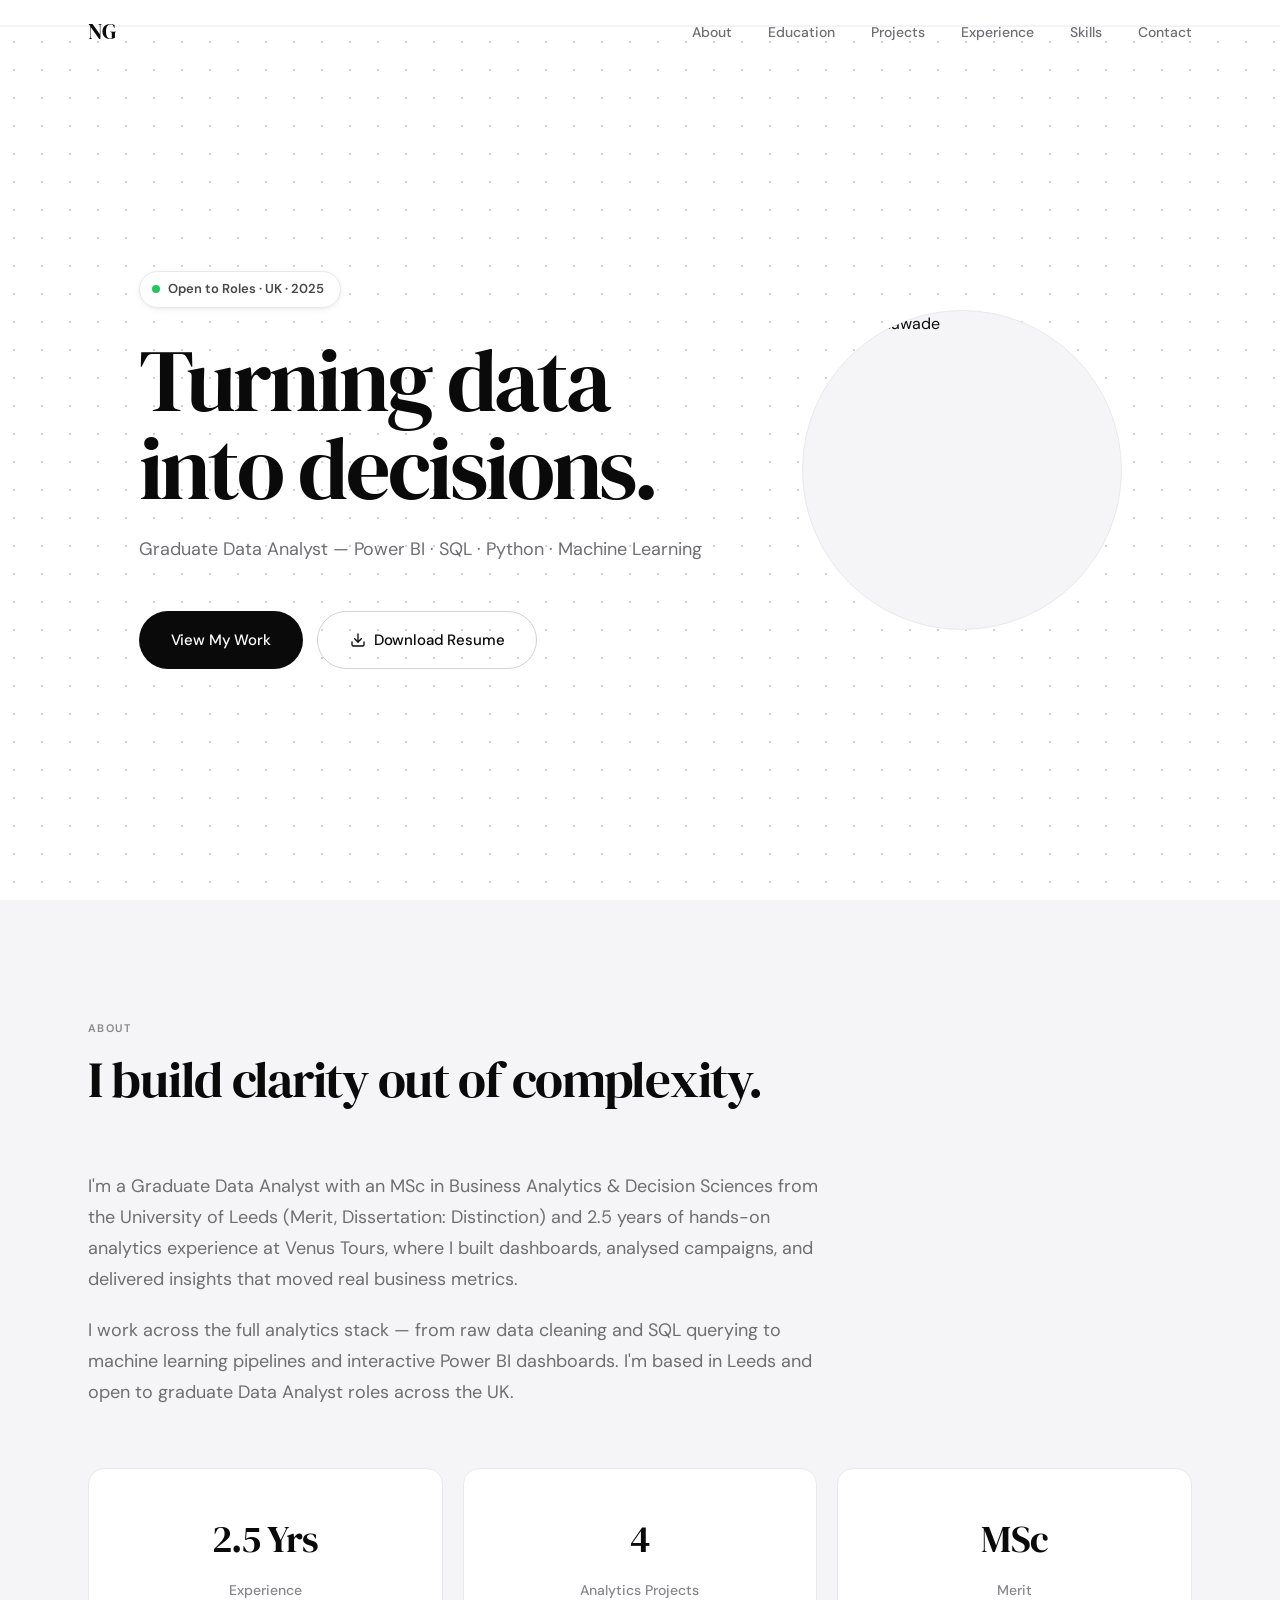
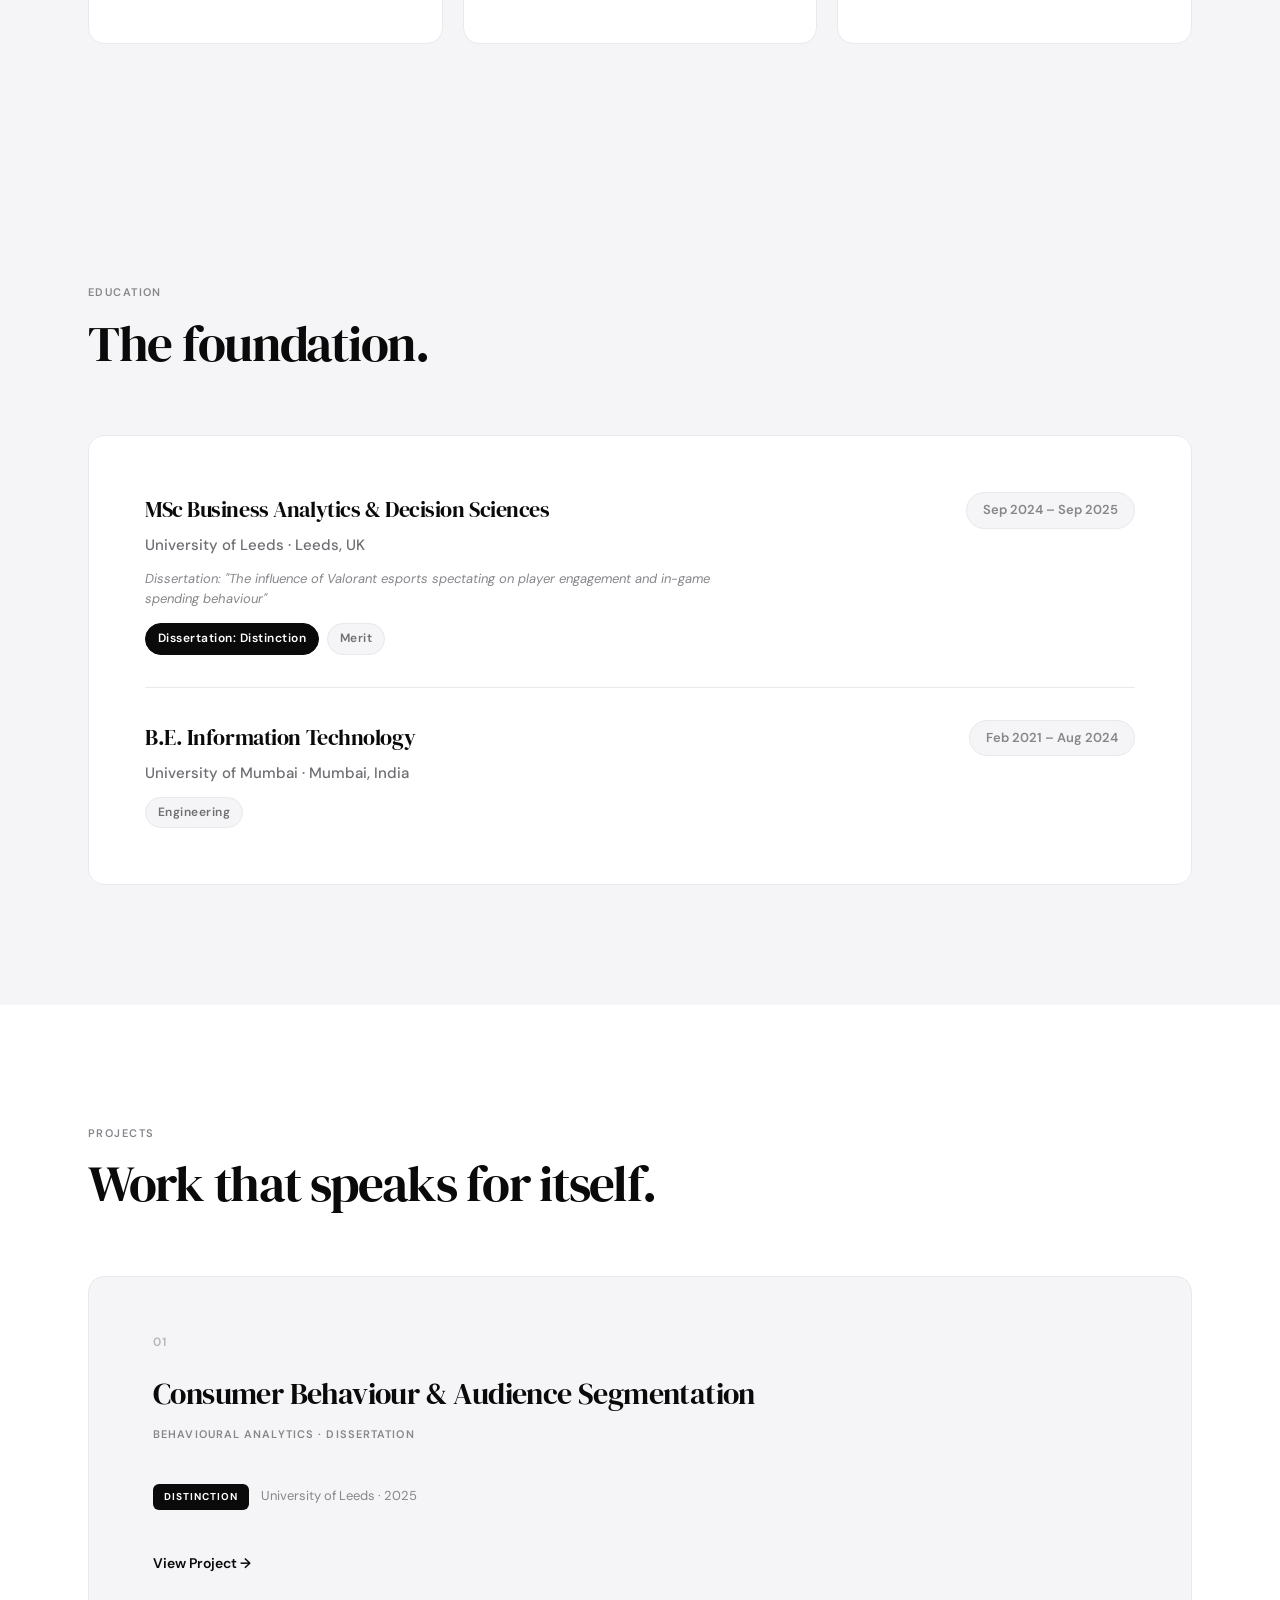
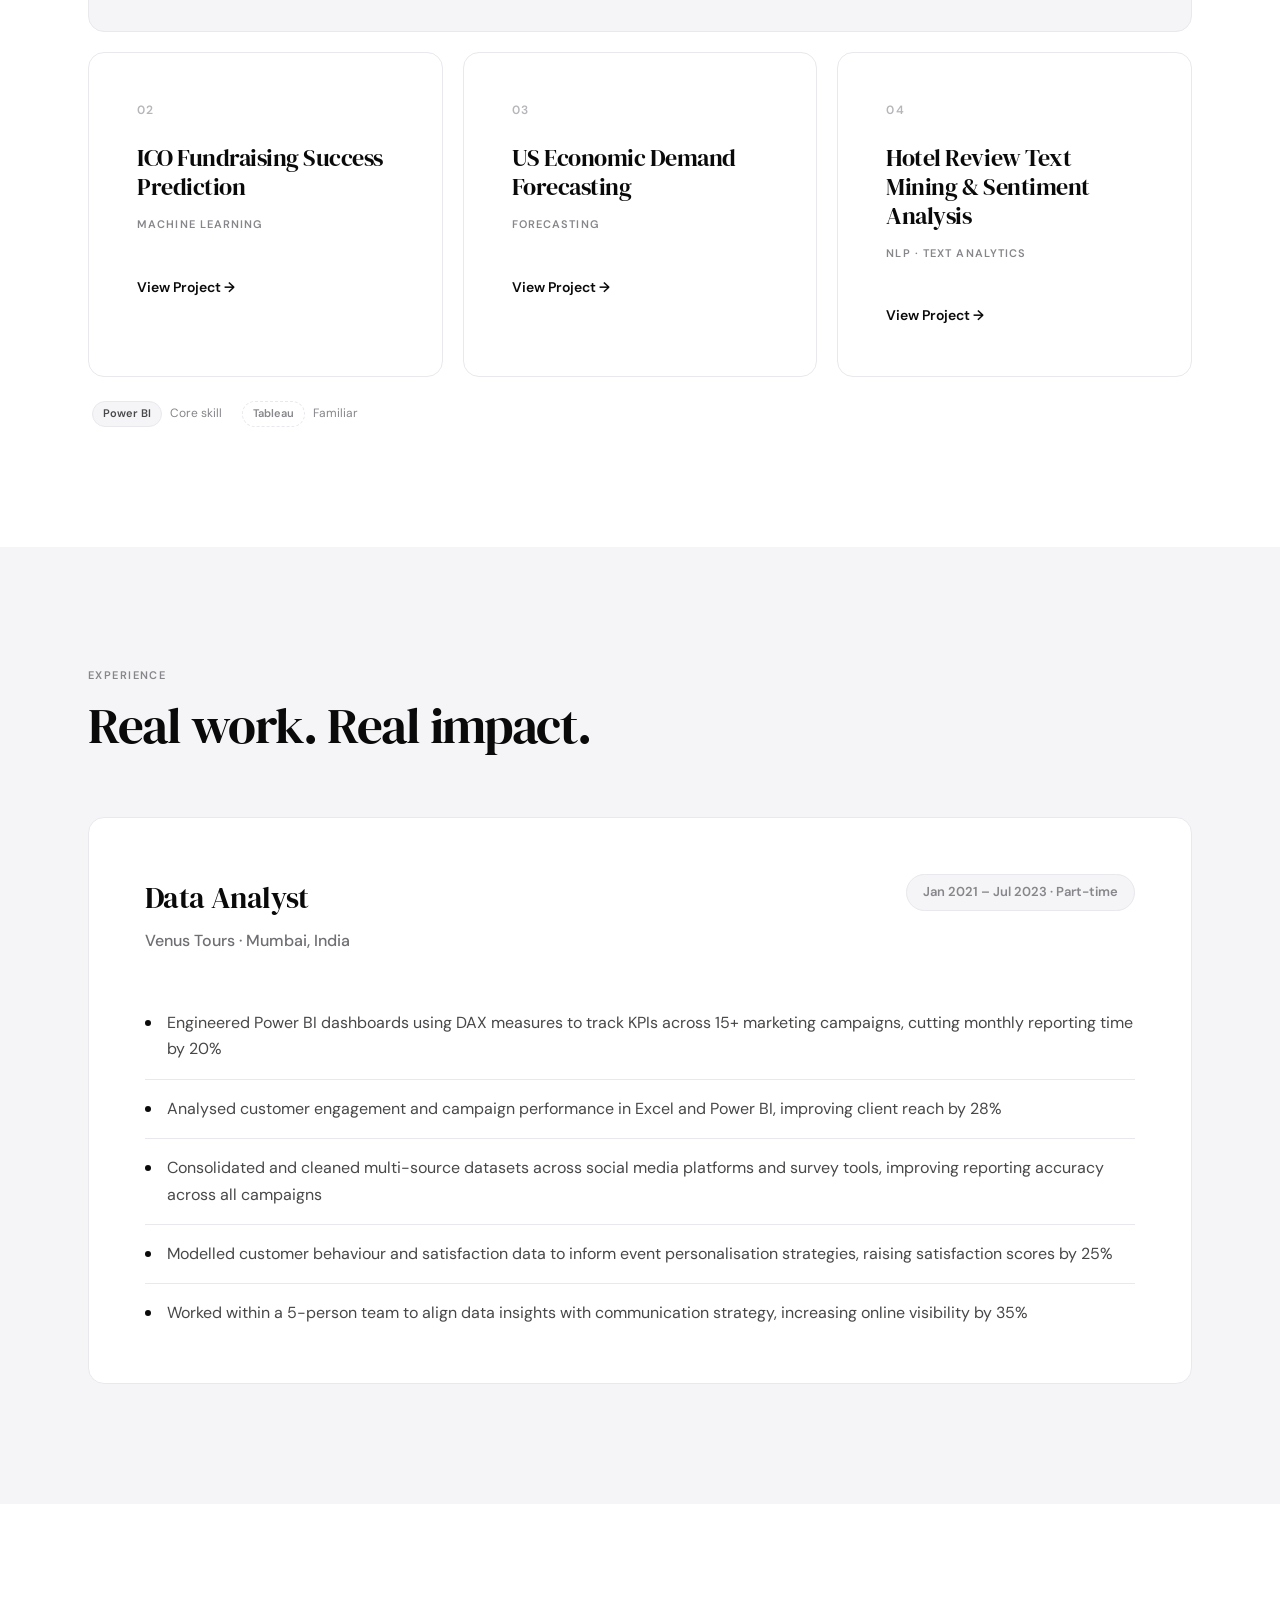
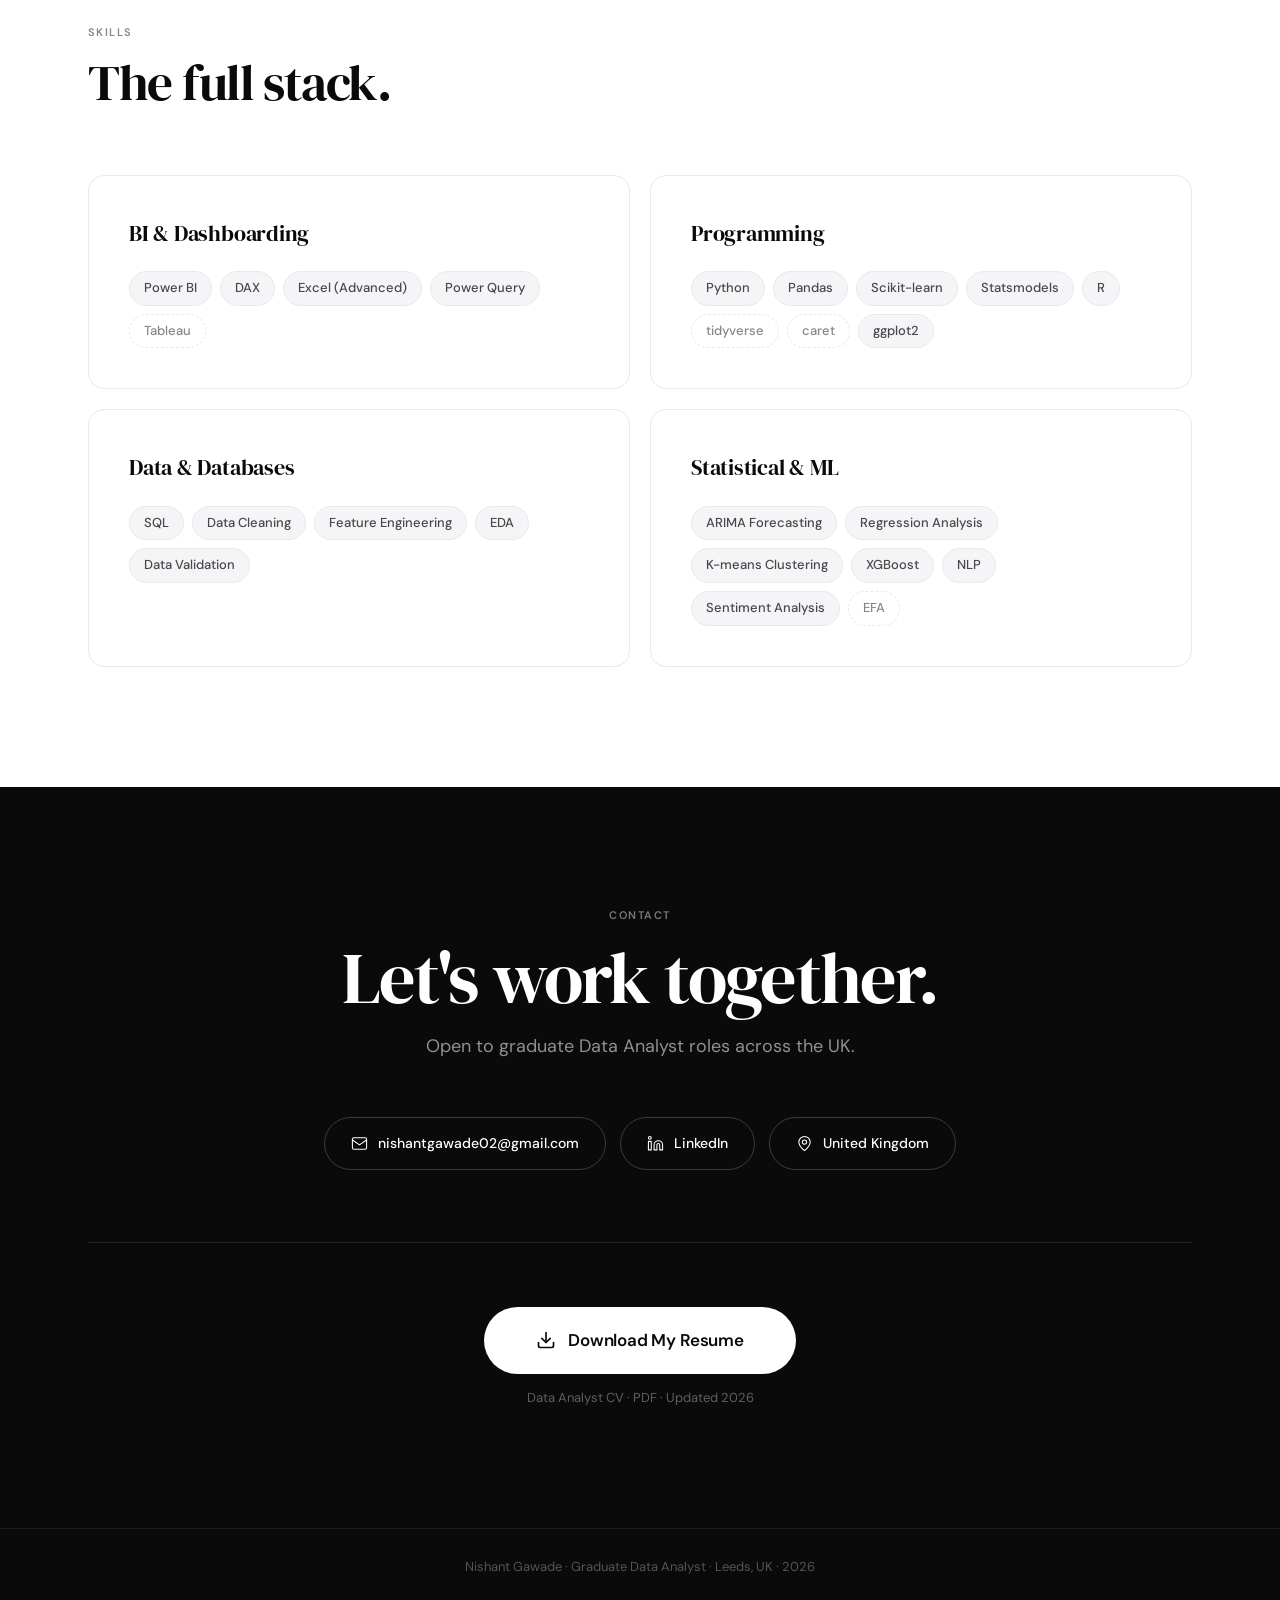
==== commit 0c5e9e0b: "Update year to 2026 and location to United Kingdom Co-Authored-By: Claude Sonnet 4.6 <noreply@anthro" ====
--- a/index.html
+++ b/index.html
@@ -49,7 +49,7 @@
         <p class="hero-subtitle">Graduate Data Analyst — Power BI · SQL · Python · Machine Learning</p>
         <div class="hero-ctas">
           <a href="#projects" class="btn-primary">View My Work</a>
-          <a href="Nishant_Junior_dataanalyst.pdf" download class="btn-secondary">
+          <a href="Nishant_Gawade_CV.pdf" download class="btn-secondary">
             <svg width="16" height="16" viewBox="0 0 24 24" fill="none" stroke="currentColor" stroke-width="2" stroke-linecap="round" stroke-linejoin="round">
               <path d="M21 15v4a2 2 0 0 1-2 2H5a2 2 0 0 1-2-2v-4"/>
               <polyline points="7 10 12 15 17 10"/>
@@ -291,11 +291,11 @@
             <path d="M20 10c0 6-8 12-8 12S4 16 4 10a8 8 0 0 1 16 0Z"/>
             <circle cx="12" cy="10" r="3"/>
           </svg>
-          Leeds, UK
+          United Kingdom
         </span>
       </div>
       <div class="resume-download-section animate-on-scroll">
-        <a href="Nishant_Junior_dataanalyst.pdf" download class="btn-download">
+        <a href="Nishant_Gawade_CV.pdf" download class="btn-download">
           <svg width="20" height="20" viewBox="0 0 24 24" fill="none" stroke="currentColor" stroke-width="2" stroke-linecap="round" stroke-linejoin="round">
             <path d="M21 15v4a2 2 0 0 1-2 2H5a2 2 0 0 1-2-2v-4"/>
             <polyline points="7 10 12 15 17 10"/>
@@ -303,14 +303,14 @@
           </svg>
           Download My Resume
         </a>
-        <p class="resume-meta">Data Analyst CV · PDF · Updated 2025</p>
+        <p class="resume-meta">Data Analyst CV · PDF · Updated 2026</p>
       </div>
     </div>
   </section>
 
   <!-- FOOTER -->
   <footer>
-    <p class="footer-text">Nishant Gawade · Graduate Data Analyst · Leeds, UK · 2025</p>
+    <p class="footer-text">Nishant Gawade · Graduate Data Analyst · Leeds, UK · 2026</p>
   </footer>
 
   <script>
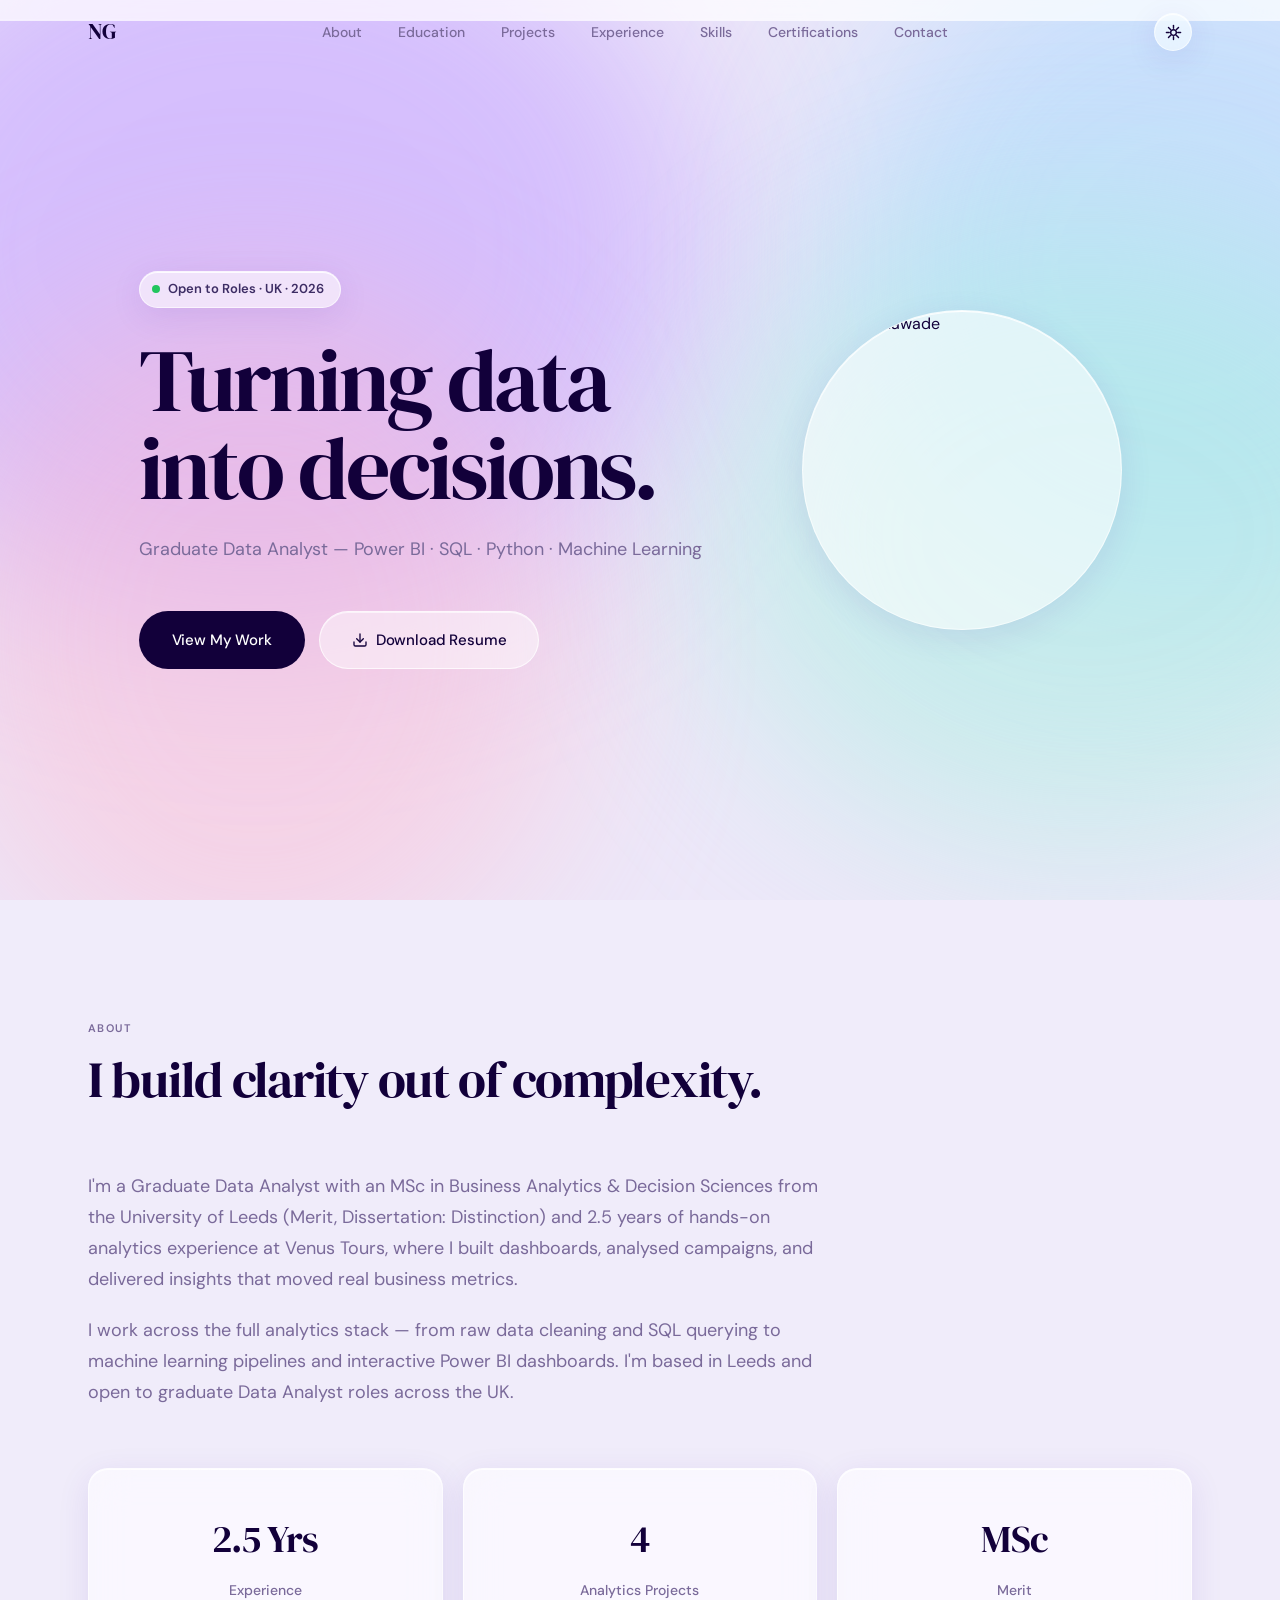
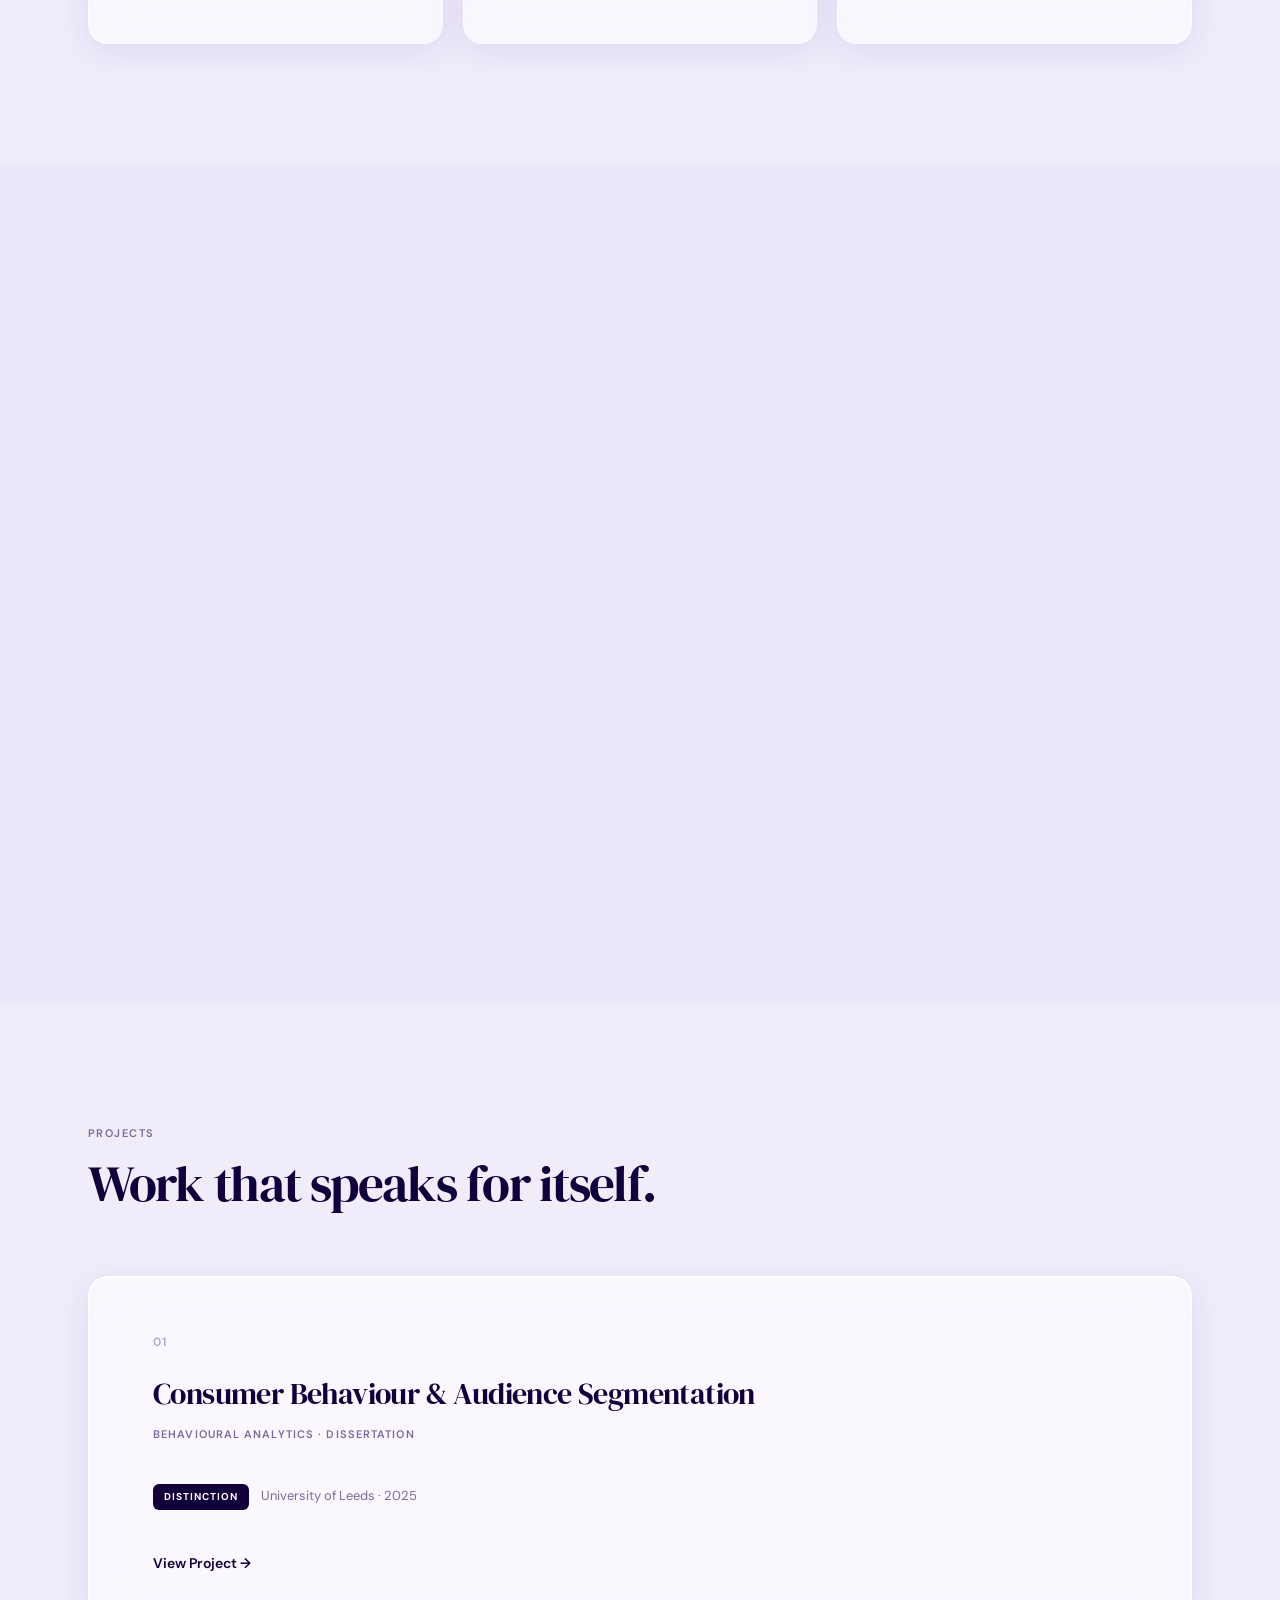
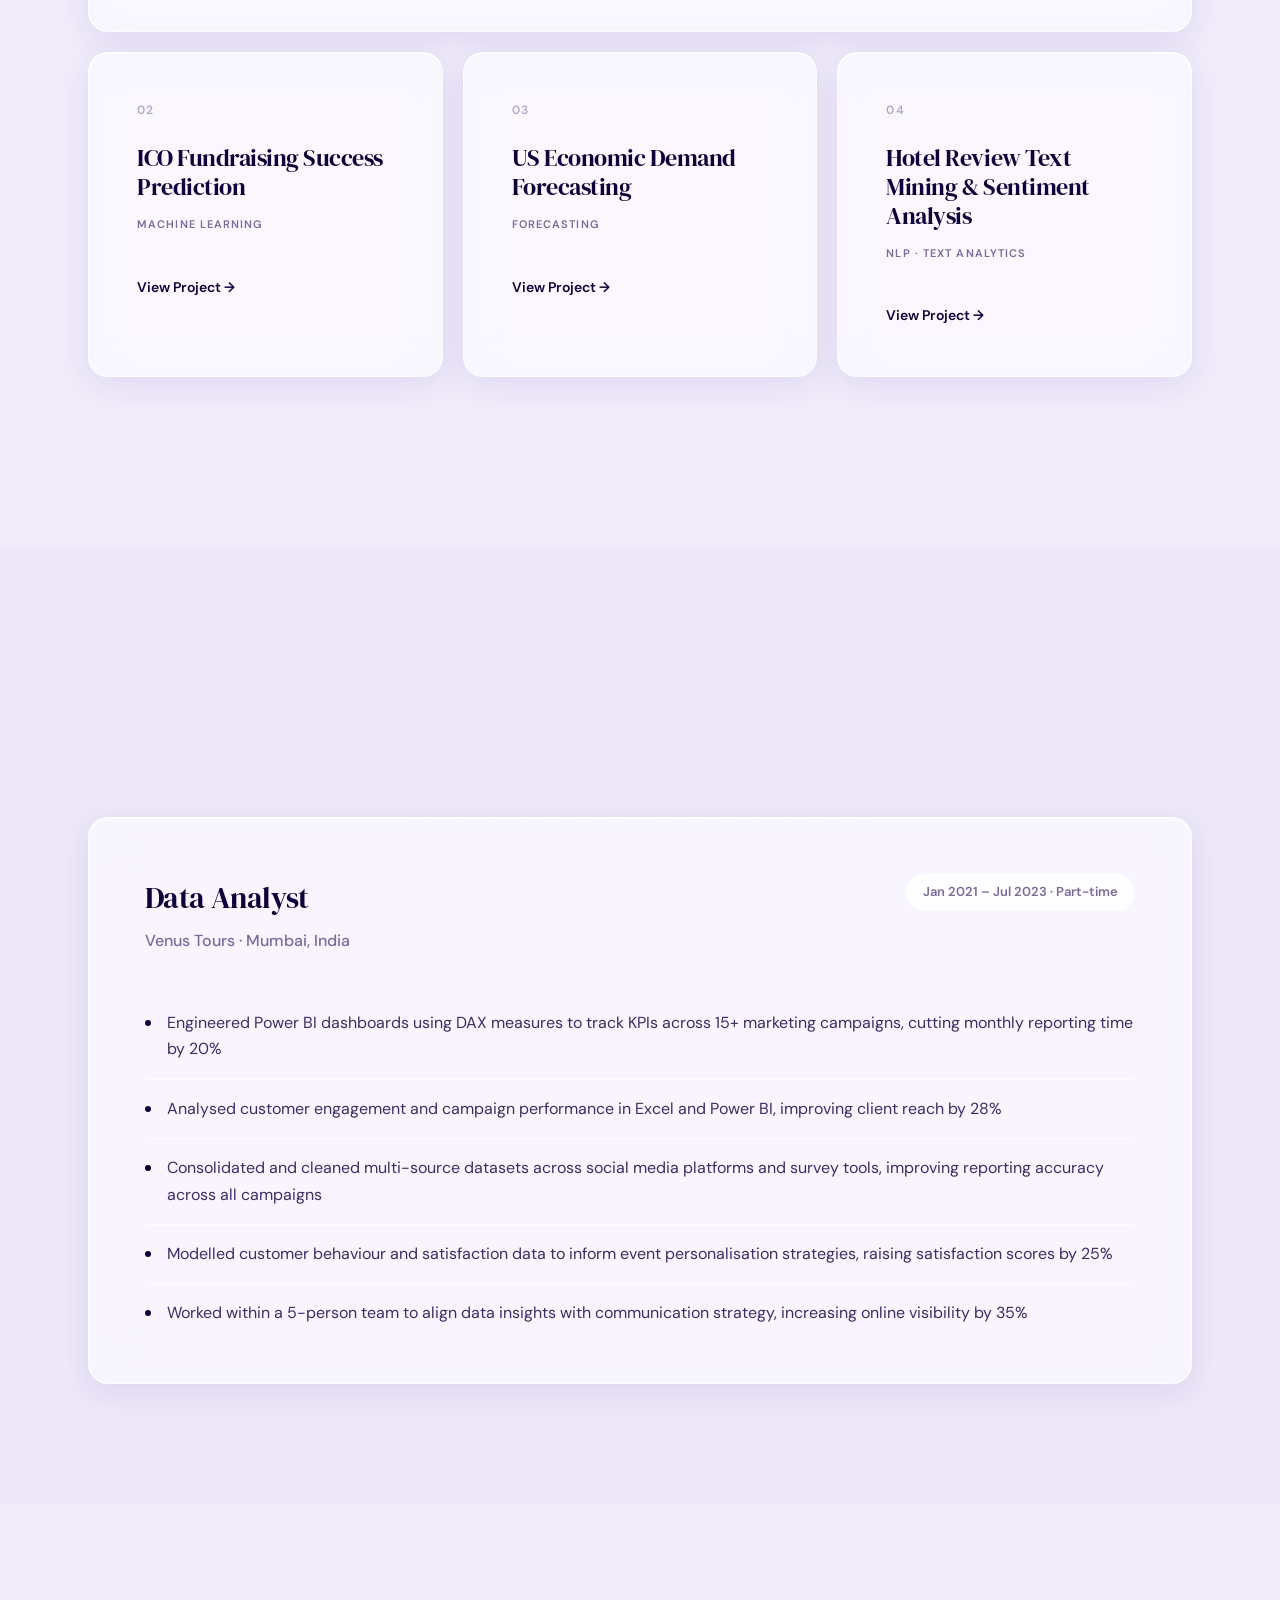
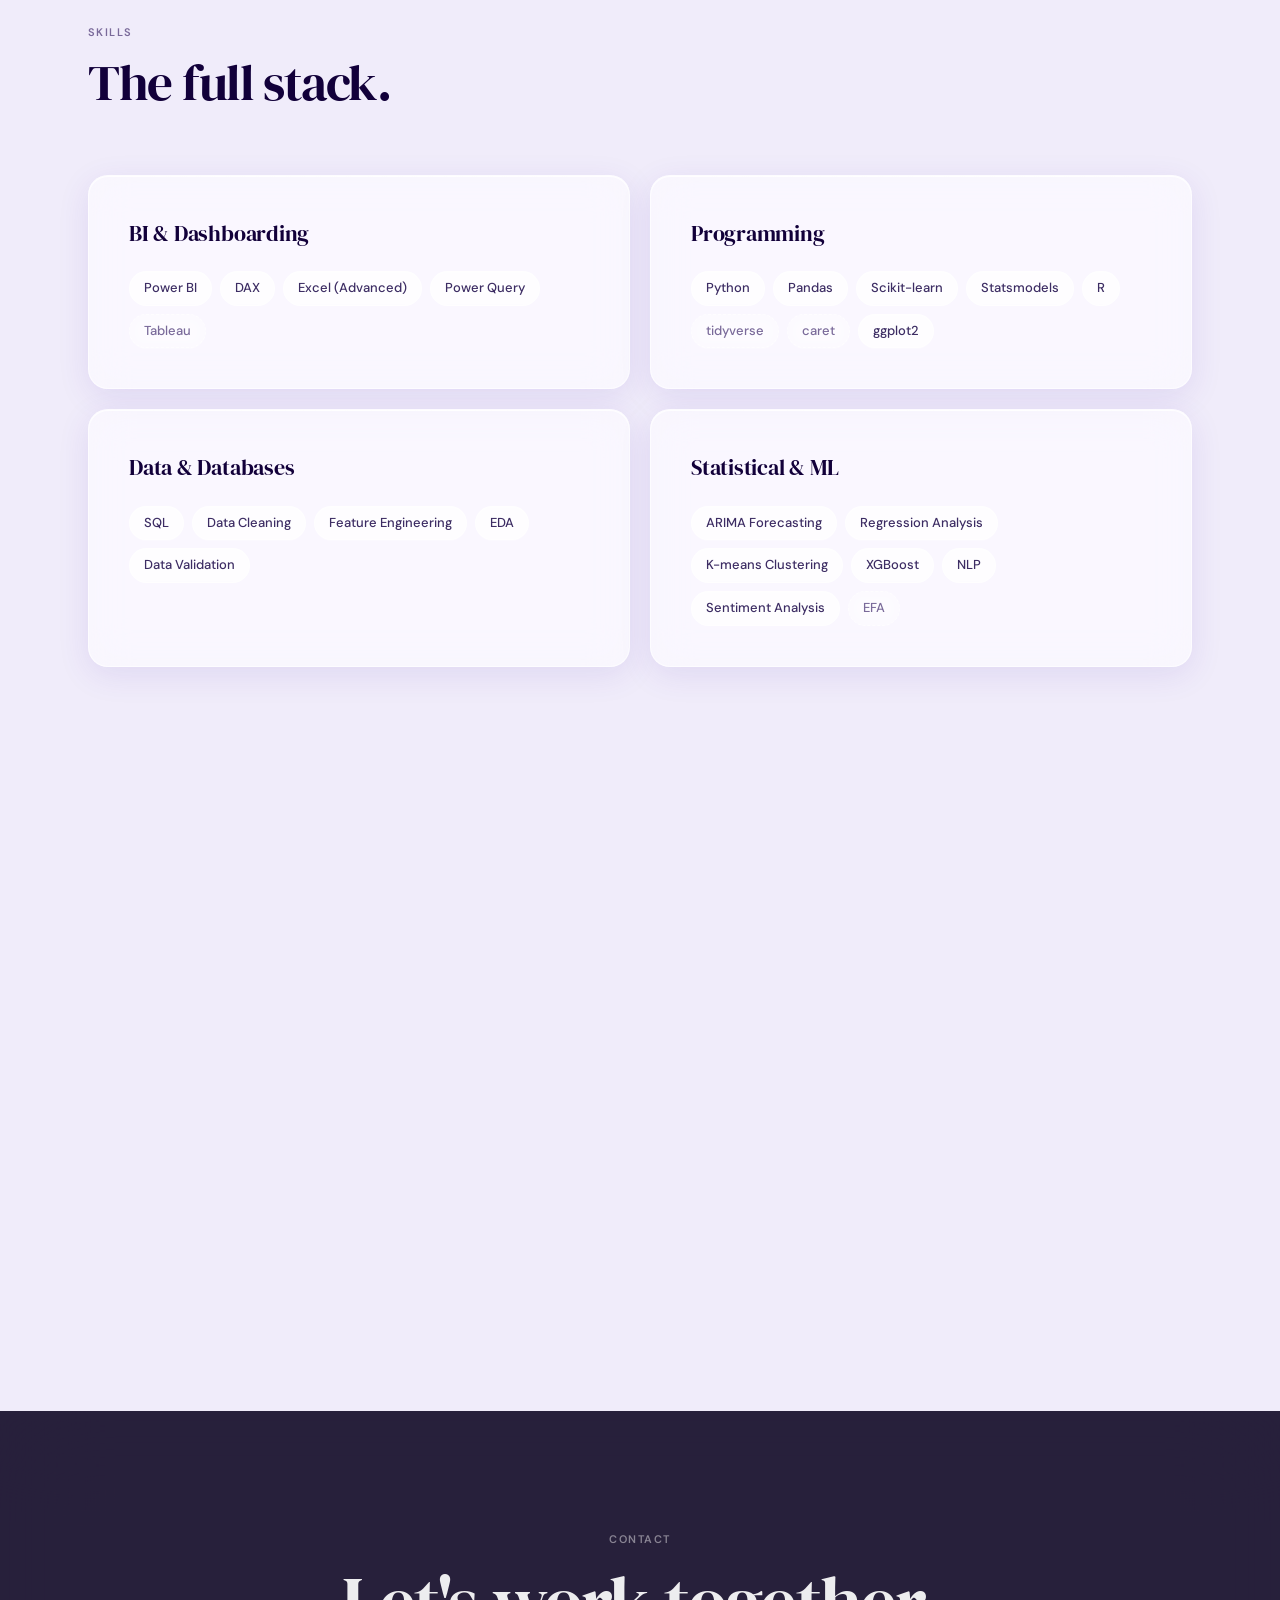
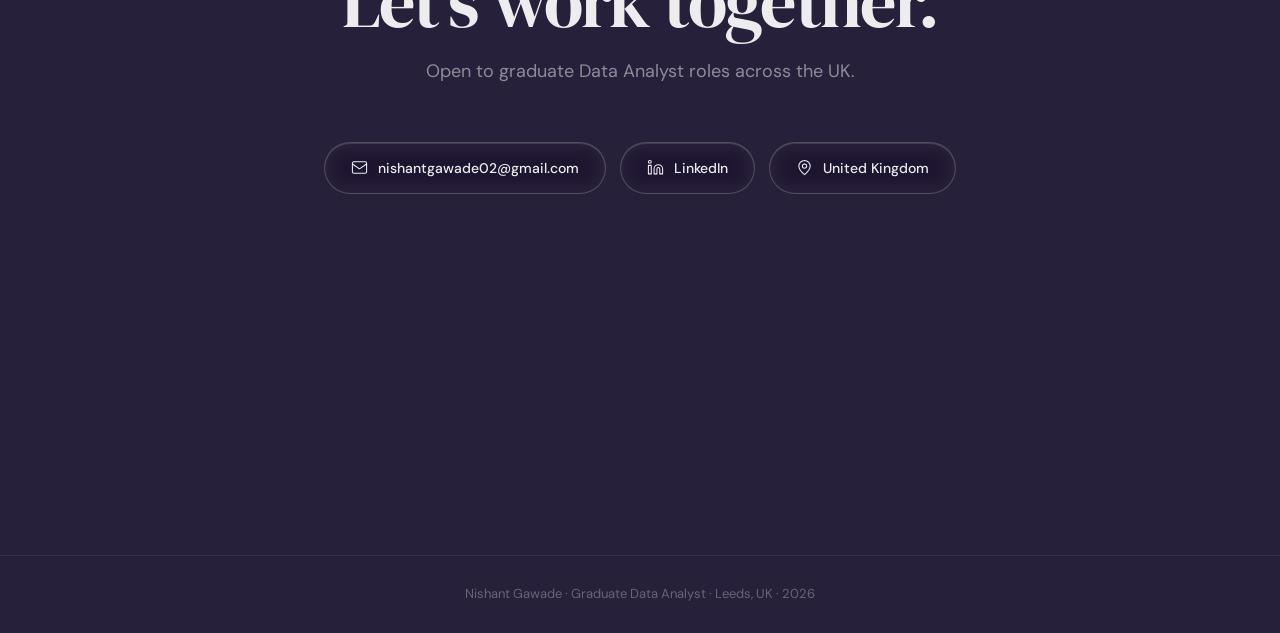
==== commit 0490f67a: "Add crystal glass theme, certifications section, and dark mode across all pages - Full Apple crystal" ====
--- a/index.html
+++ b/index.html
@@ -1,5 +1,5 @@
 <!DOCTYPE html>
-<html lang="en">
+<html lang="en" data-theme="light">
 <head>
   <meta charset="UTF-8" />
   <meta name="viewport" content="width=device-width, initial-scale=1.0" />
@@ -9,8 +9,19 @@
   <link rel="preconnect" href="https://fonts.gstatic.com" crossorigin>
   <link href="https://fonts.googleapis.com/css2?family=DM+Serif+Display:ital@0;1&family=DM+Sans:ital,opsz,wght@0,9..40,300;0,9..40,400;0,9..40,500;0,9..40,600;0,9..40,700;1,9..40,400&display=swap" rel="stylesheet">
   <link rel="stylesheet" href="style.css" />
+  <script>
+    (function(){var t=localStorage.getItem('theme');if(t)document.documentElement.setAttribute('data-theme',t);})();
+  </script>
 </head>
 <body>
+
+  <!-- AURORA BACKGROUND -->
+  <div class="aurora" aria-hidden="true">
+    <div class="aurora-blob a1"></div>
+    <div class="aurora-blob a2"></div>
+    <div class="aurora-blob a3"></div>
+    <div class="aurora-blob a4"></div>
+  </div>
 
   <!-- NAV -->
   <nav class="nav" id="navbar">
@@ -21,9 +32,21 @@
         <li><a href="#education"  data-section="education">Education</a></li>
         <li><a href="#projects"   data-section="projects">Projects</a></li>
         <li><a href="#experience" data-section="experience">Experience</a></li>
-        <li><a href="#skills"     data-section="skills">Skills</a></li>
-        <li><a href="#contact"    data-section="contact">Contact</a></li>
+        <li><a href="#skills"          data-section="skills">Skills</a></li>
+        <li><a href="#certifications" data-section="certifications">Certifications</a></li>
+        <li><a href="#contact"        data-section="contact">Contact</a></li>
       </ul>
+      <button class="theme-toggle" id="themeToggle" aria-label="Toggle dark mode">
+        <svg class="icon-sun" viewBox="0 0 24 24" fill="none" stroke="currentColor" stroke-width="2" stroke-linecap="round" stroke-linejoin="round">
+          <circle cx="12" cy="12" r="4"/><line x1="12" y1="2" x2="12" y2="6"/><line x1="12" y1="18" x2="12" y2="22"/>
+          <line x1="4.93" y1="4.93" x2="7.76" y2="7.76"/><line x1="16.24" y1="16.24" x2="19.07" y2="19.07"/>
+          <line x1="2" y1="12" x2="6" y2="12"/><line x1="18" y1="12" x2="22" y2="12"/>
+          <line x1="4.93" y1="19.07" x2="7.76" y2="16.24"/><line x1="16.24" y1="7.76" x2="19.07" y2="4.93"/>
+        </svg>
+        <svg class="icon-moon" viewBox="0 0 24 24" fill="none" stroke="currentColor" stroke-width="2" stroke-linecap="round" stroke-linejoin="round">
+          <path d="M21 12.79A9 9 0 1 1 11.21 3 7 7 0 0 0 21 12.79z"/>
+        </svg>
+      </button>
       <button class="nav-toggle" id="navToggle" aria-label="Toggle menu">
         <span></span><span></span><span></span>
       </button>
@@ -36,15 +59,16 @@
     <a href="#education"  onclick="closeMenu()">Education</a>
     <a href="#projects"   onclick="closeMenu()">Projects</a>
     <a href="#experience" onclick="closeMenu()">Experience</a>
-    <a href="#skills"     onclick="closeMenu()">Skills</a>
-    <a href="#contact"    onclick="closeMenu()">Contact</a>
+    <a href="#skills"          onclick="closeMenu()">Skills</a>
+    <a href="#certifications" onclick="closeMenu()">Certifications</a>
+    <a href="#contact"        onclick="closeMenu()">Contact</a>
   </div>
 
   <!-- HERO -->
   <section class="hero" id="home">
     <div class="hero-inner">
       <div class="hero-content">
-        <span class="availability-badge">Open to Roles · UK · 2025</span>
+        <span class="availability-badge">Open to Roles · UK · 2026</span>
         <h1 class="hero-title">Turning data<br>into decisions.</h1>
         <p class="hero-subtitle">Graduate Data Analyst — Power BI · SQL · Python · Machine Learning</p>
         <div class="hero-ctas">
@@ -260,6 +284,52 @@
             <span class="skill-tag familiar">EFA</span>
           </div>
         </div>
+      </div>
+    </div>
+  </section>
+
+  <!-- CERTIFICATIONS -->
+  <section class="certifications" id="certifications">
+    <div class="certifications-inner">
+      <div class="section-header animate-on-scroll">
+        <span class="section-label">Certifications</span>
+        <h2>Verified skills.</h2>
+      </div>
+      <div class="cert-grid">
+        <a href="https://www.udemy.com/certificate/UC-83f35fef-5312-4fd4-bad4-61beb0ea4492/"
+           target="_blank" rel="noopener" class="cert-card animate-on-scroll stagger-1">
+          <div class="cert-icon">
+            <svg viewBox="0 0 24 24" fill="none" stroke="currentColor" stroke-width="1.5" stroke-linecap="round" stroke-linejoin="round">
+              <path d="M12 2l2.4 7.4H22l-6.2 4.5 2.4 7.4L12 17l-6.2 4.3 2.4-7.4L2 9.4h7.6z"/>
+            </svg>
+          </div>
+          <div class="cert-body">
+            <div class="cert-name">Microsoft Power BI Desktop for Business Intelligence</div>
+            <div class="cert-issuer">Maven Analytics · Udemy</div>
+          </div>
+          <div class="cert-arrow">
+            <svg viewBox="0 0 24 24" fill="none" stroke="currentColor" stroke-width="2" stroke-linecap="round" stroke-linejoin="round">
+              <path d="M7 17L17 7M7 7h10v10"/>
+            </svg>
+          </div>
+        </a>
+        <a href="https://www.credly.com/badges/13e69a03-3629-4ee7-a66f-413466d05e2e/linked_in_profile"
+           target="_blank" rel="noopener" class="cert-card animate-on-scroll stagger-2">
+          <div class="cert-icon">
+            <svg viewBox="0 0 24 24" fill="none" stroke="currentColor" stroke-width="1.5" stroke-linecap="round" stroke-linejoin="round">
+              <circle cx="12" cy="8" r="6"/><path d="M15.477 12.89L17 22l-5-3-5 3 1.523-9.11"/>
+            </svg>
+          </div>
+          <div class="cert-body">
+            <div class="cert-name">Microsoft Office Specialist: Excel Associate (Microsoft 365)</div>
+            <div class="cert-issuer">Microsoft · Credly</div>
+          </div>
+          <div class="cert-arrow">
+            <svg viewBox="0 0 24 24" fill="none" stroke="currentColor" stroke-width="2" stroke-linecap="round" stroke-linejoin="round">
+              <path d="M7 17L17 7M7 7h10v10"/>
+            </svg>
+          </div>
+        </a>
       </div>
     </div>
   </section>
@@ -314,6 +384,17 @@
   </footer>
 
   <script>
+    /* ---- Theme toggle ---- */
+    const html = document.documentElement;
+    const themeToggle = document.getElementById('themeToggle');
+    const saved = localStorage.getItem('theme') || 'light';
+    html.setAttribute('data-theme', saved);
+    themeToggle.addEventListener('click', () => {
+      const next = html.getAttribute('data-theme') === 'dark' ? 'light' : 'dark';
+      html.setAttribute('data-theme', next);
+      localStorage.setItem('theme', next);
+    });
+
     /* ---- Frosted nav on scroll ---- */
     const navbar = document.getElementById('navbar');
     window.addEventListener('scroll', () => {
--- a/style.css
+++ b/style.css
@@ -1,25 +1,82 @@
 /* =============================================
    NISHANT GAWADE PORTFOLIO — style.css
+   Crystal Glass Theme
 ============================================= */
 
+/* ---- Design tokens — Light ---- */
 :root {
-  --black: #0a0a0a;
-  --white: #ffffff;
-  --gray-100: #f5f5f7;
-  --gray-200: #e8e8ed;
-  --gray-300: #d2d2d7;
-  --gray-400: #b5b5ba;
-  --gray-500: #86868b;
-  --gray-600: #6e6e73;
-  --gray-700: #48484a;
   --nav-height: 64px;
   --ease: cubic-bezier(0.25, 0.46, 0.45, 0.94);
   --transition: all 0.3s cubic-bezier(0.25, 0.46, 0.45, 0.94);
-  --shadow-sm: 0 1px 4px rgba(0,0,0,0.06), 0 2px 8px rgba(0,0,0,0.04);
-  --shadow-md: 0 4px 20px rgba(0,0,0,0.08), 0 2px 8px rgba(0,0,0,0.06);
-  --shadow-lg: 0 12px 48px rgba(0,0,0,0.12), 0 4px 16px rgba(0,0,0,0.08);
-  --radius: 16px;
-  --radius-sm: 8px;
+  --radius: 20px;
+  --radius-sm: 12px;
+
+  --page-bg:         #ede8f9;
+  --text-1:          #12003a;
+  --text-2:          #3d2d64;
+  --text-3:          #7a6a9a;
+  --text-4:          #b0a8c8;
+
+  --glass:           rgba(255,255,255,0.58);
+  --glass-hover:     rgba(255,255,255,0.74);
+  --glass-border:    rgba(255,255,255,0.6);
+  --glass-top:       rgba(255,255,255,0.9);
+  --glass-shadow:    0 8px 32px rgba(80,40,180,0.1), inset 0 1px 0 rgba(255,255,255,0.85);
+  --glass-shadow-lg: 0 20px 56px rgba(80,40,180,0.18), inset 0 1px 0 rgba(255,255,255,0.9);
+
+  --nav-glass:       rgba(255,255,255,0.72);
+  --nav-border:      rgba(255,255,255,0.65);
+
+  --btn-fill-bg:     #12003a;
+  --btn-fill-text:   #fff;
+  --btn-ghost-bg:    rgba(255,255,255,0.45);
+  --btn-ghost-border:rgba(255,255,255,0.72);
+  --btn-ghost-text:  var(--text-1);
+
+  --tag-bg:          rgba(255,255,255,0.5);
+  --tag-border:      rgba(255,255,255,0.65);
+  --tag-text:        var(--text-2);
+
+  --section-tint:    rgba(255,255,255,0.18);
+
+  --contact-bg:      rgba(12,4,32,0.88);
+  --contact-text:    rgba(255,255,255,0.92);
+  --contact-muted:   rgba(255,255,255,0.48);
+}
+
+/* ---- Design tokens — Dark ---- */
+[data-theme="dark"] {
+  --page-bg:         #06040f;
+  --text-1:          #ede8ff;
+  --text-2:          #c4b4f0;
+  --text-3:          #8070a8;
+  --text-4:          #4a3a68;
+
+  --glass:           rgba(18,8,48,0.5);
+  --glass-hover:     rgba(28,14,68,0.65);
+  --glass-border:    rgba(255,255,255,0.1);
+  --glass-top:       rgba(255,255,255,0.16);
+  --glass-shadow:    0 8px 32px rgba(0,0,0,0.45), inset 0 1px 0 rgba(255,255,255,0.13);
+  --glass-shadow-lg: 0 20px 56px rgba(0,0,0,0.55), inset 0 1px 0 rgba(255,255,255,0.2);
+
+  --nav-glass:       rgba(8,4,22,0.72);
+  --nav-border:      rgba(255,255,255,0.1);
+
+  --btn-fill-bg:     rgba(240,234,255,0.92);
+  --btn-fill-text:   #12003a;
+  --btn-ghost-bg:    rgba(255,255,255,0.07);
+  --btn-ghost-border:rgba(255,255,255,0.18);
+  --btn-ghost-text:  var(--text-1);
+
+  --tag-bg:          rgba(255,255,255,0.07);
+  --tag-border:      rgba(255,255,255,0.12);
+  --tag-text:        var(--text-2);
+
+  --section-tint:    rgba(0,0,0,0.2);
+
+  --contact-bg:      rgba(6,3,15,0.92);
+  --contact-text:    rgba(255,255,255,0.9);
+  --contact-muted:   rgba(255,255,255,0.42);
 }
 
 /* ---- Reset ---- */
@@ -33,10 +90,11 @@
 
 body {
   font-family: 'DM Sans', -apple-system, BlinkMacSystemFont, sans-serif;
-  background: var(--white);
-  color: var(--black);
+  background: var(--page-bg);
+  color: var(--text-1);
   line-height: 1.6;
   overflow-x: hidden;
+  transition: background 0.4s var(--ease), color 0.4s var(--ease);
 }
 
 h1, h2, h3, h4 {
@@ -49,25 +107,82 @@
 a { text-decoration: none; color: inherit; transition: var(--transition); }
 img { max-width: 100%; height: auto; display: block; }
 ul { list-style: none; }
-
 section { scroll-margin-top: var(--nav-height); }
 
-/* ---- Utility ---- */
+/* ============================================================
+   AURORA BACKGROUND
+============================================================ */
+.aurora {
+  position: fixed;
+  inset: 0;
+  z-index: -1;
+  overflow: hidden;
+  pointer-events: none;
+}
+.aurora-blob {
+  position: absolute;
+  border-radius: 50%;
+  filter: blur(90px);
+  will-change: transform;
+}
+.a1 {
+  width: 70vw; height: 60vw;
+  top: -15%; left: -15%;
+  background: #c8a8ff;
+  opacity: 0.65;
+  animation: aurora1 18s ease-in-out infinite alternate;
+}
+.a2 {
+  width: 55vw; height: 55vw;
+  top: -10%; right: -20%;
+  background: #a8d8ff;
+  opacity: 0.55;
+  animation: aurora2 22s ease-in-out infinite alternate;
+}
+.a3 {
+  width: 60vw; height: 50vw;
+  bottom: 5%; right: -15%;
+  background: #a8f0e0;
+  opacity: 0.5;
+  animation: aurora3 20s ease-in-out infinite alternate;
+}
+.a4 {
+  width: 50vw; height: 55vw;
+  bottom: -10%; left: -5%;
+  background: #ffb8d0;
+  opacity: 0.45;
+  animation: aurora4 25s ease-in-out infinite alternate;
+}
+
+[data-theme="dark"] .a1 { background: #7b3bff; opacity: 0.38; }
+[data-theme="dark"] .a2 { background: #0d9e8d; opacity: 0.28; }
+[data-theme="dark"] .a3 { background: #ff4d6d; opacity: 0.22; }
+[data-theme="dark"] .a4 { background: #5a32c8; opacity: 0.32; }
+
+@keyframes aurora1 { from { transform: translate(0,0) scale(1); } to { transform: translate(5%,8%) scale(1.08); } }
+@keyframes aurora2 { from { transform: translate(0,0) scale(1); } to { transform: translate(-6%,5%) scale(0.95); } }
+@keyframes aurora3 { from { transform: translate(0,0) scale(1); } to { transform: translate(-4%,-6%) scale(1.06); } }
+@keyframes aurora4 { from { transform: translate(0,0) scale(1); } to { transform: translate(6%,-4%) scale(0.97); } }
+
+/* ============================================================
+   UTILITY
+============================================================ */
 .section-label {
   font-family: 'DM Sans', sans-serif;
   font-size: 11px;
   font-weight: 600;
   letter-spacing: 0.13em;
   text-transform: uppercase;
-  color: var(--gray-500);
+  color: var(--text-3);
   margin-bottom: 14px;
   display: block;
 }
-
 .section-header { margin-bottom: 64px; }
-.section-header h2 { font-size: clamp(36px, 4vw, 54px); }
-
-/* ---- Animations ---- */
+.section-header h2 { font-size: clamp(36px,4vw,54px); color: var(--text-1); }
+
+/* ============================================================
+   ANIMATIONS
+============================================================ */
 @keyframes fadeUp {
   from { opacity: 0; transform: translateY(32px); }
   to   { opacity: 1; transform: translateY(0); }
@@ -77,8 +192,8 @@
   to   { opacity: 1; }
 }
 @keyframes pulse {
-  0%, 100% { box-shadow: 0 4px 24px rgba(0,0,0,0.18); }
-  50%       { box-shadow: 0 8px 40px rgba(0,0,0,0.28); }
+  0%,100% { box-shadow: 0 4px 24px rgba(80,40,180,0.25); }
+  50%      { box-shadow: 0 8px 40px rgba(80,40,180,0.45); }
 }
 
 .animate-on-scroll {
@@ -87,12 +202,46 @@
   transition: opacity 0.7s var(--ease), transform 0.7s var(--ease);
 }
 .animate-on-scroll.visible { opacity: 1; transform: translateY(0); }
-
 .stagger-1 { transition-delay: 0.08s; }
 .stagger-2 { transition-delay: 0.16s; }
 .stagger-3 { transition-delay: 0.24s; }
 .stagger-4 { transition-delay: 0.32s; }
 .stagger-5 { transition-delay: 0.40s; }
+
+/* ============================================================
+   GLASS CARD BASE — applied to all cards
+============================================================ */
+.stat-card,
+.project-card,
+.skill-card,
+.experience-card,
+.edu-card,
+.finding-card,
+.segment-card,
+.theme-card {
+  background: var(--glass);
+  backdrop-filter: blur(20px) saturate(180%);
+  -webkit-backdrop-filter: blur(20px) saturate(180%);
+  border: 1px solid var(--glass-border);
+  box-shadow: var(--glass-shadow);
+  position: relative;
+}
+/* Specular top-edge highlight */
+.stat-card::before,
+.project-card::before,
+.skill-card::before,
+.experience-card::before,
+.edu-card::before,
+.finding-card::before,
+.segment-card::before,
+.theme-card::before {
+  content: '';
+  position: absolute;
+  top: 0; left: 10%; right: 10%;
+  height: 1px;
+  background: linear-gradient(90deg, transparent, var(--glass-top) 50%, transparent);
+  pointer-events: none;
+}
 
 /* ============================================================
    NAVIGATION
@@ -106,10 +255,11 @@
 }
 .nav.scrolled,
 .nav.project-nav {
-  background: rgba(255,255,255,0.88);
-  backdrop-filter: blur(24px);
-  -webkit-backdrop-filter: blur(24px);
-  border-bottom: 1px solid var(--gray-200);
+  background: var(--nav-glass);
+  backdrop-filter: blur(28px) saturate(180%);
+  -webkit-backdrop-filter: blur(28px) saturate(180%);
+  border-bottom: 1px solid var(--nav-border);
+  box-shadow: inset 0 1px 0 var(--glass-top), 0 4px 24px rgba(0,0,0,0.06);
 }
 
 .nav-inner {
@@ -126,7 +276,7 @@
   font-family: 'DM Serif Display', serif;
   font-size: 22px;
   letter-spacing: -0.01em;
-  color: var(--black);
+  color: var(--text-1);
 }
 
 .nav-links {
@@ -137,7 +287,7 @@
 .nav-links a {
   font-size: 14px;
   font-weight: 500;
-  color: var(--gray-600);
+  color: var(--text-3);
   position: relative;
   padding-bottom: 2px;
 }
@@ -146,25 +296,52 @@
   position: absolute;
   bottom: -2px; left: 0;
   width: 0; height: 1px;
-  background: var(--black);
+  background: var(--text-1);
   transition: width 0.3s var(--ease);
 }
 .nav-links a:hover,
-.nav-links a.active { color: var(--black); }
+.nav-links a.active { color: var(--text-1); }
 .nav-links a:hover::after,
 .nav-links a.active::after { width: 100%; }
 
 .nav-back {
   font-size: 14px;
   font-weight: 500;
-  color: var(--gray-600);
+  color: var(--text-3);
   display: flex;
   align-items: center;
   gap: 6px;
 }
-.nav-back:hover { color: var(--black); }
-
-/* Mobile hamburger */
+.nav-back:hover { color: var(--text-1); }
+
+/* ---- Theme toggle ---- */
+.theme-toggle {
+  display: flex;
+  align-items: center;
+  justify-content: center;
+  width: 38px; height: 38px;
+  border-radius: 50%;
+  border: 1px solid var(--glass-border);
+  background: var(--glass);
+  backdrop-filter: blur(12px) saturate(160%);
+  -webkit-backdrop-filter: blur(12px) saturate(160%);
+  cursor: pointer;
+  transition: var(--transition);
+  box-shadow: var(--glass-shadow);
+  color: var(--text-1);
+  flex-shrink: 0;
+}
+.theme-toggle:hover {
+  background: var(--glass-hover);
+  transform: scale(1.1);
+  box-shadow: var(--glass-shadow-lg);
+}
+.theme-toggle svg { width: 17px; height: 17px; stroke: currentColor; }
+.icon-moon { display: none; }
+[data-theme="dark"] .icon-sun  { display: none; }
+[data-theme="dark"] .icon-moon { display: block; }
+
+/* ---- Mobile hamburger ---- */
 .nav-toggle {
   display: none;
   flex-direction: column;
@@ -177,24 +354,23 @@
 }
 .nav-toggle span {
   display: block;
-  width: 22px;
-  height: 2px;
-  background: var(--black);
+  width: 22px; height: 2px;
+  background: var(--text-1);
   border-radius: 2px;
   transition: var(--transition);
 }
-.nav-toggle.open span:nth-child(1) { transform: rotate(45deg) translate(5px, 5px); }
+.nav-toggle.open span:nth-child(1) { transform: rotate(45deg) translate(5px,5px); }
 .nav-toggle.open span:nth-child(2) { opacity: 0; transform: scaleX(0); }
-.nav-toggle.open span:nth-child(3) { transform: rotate(-45deg) translate(5px, -5px); }
+.nav-toggle.open span:nth-child(3) { transform: rotate(-45deg) translate(5px,-5px); }
 
 .nav-mobile {
   position: fixed;
   top: var(--nav-height);
   left: 0; right: 0;
-  background: rgba(255,255,255,0.96);
-  backdrop-filter: blur(24px);
-  -webkit-backdrop-filter: blur(24px);
-  border-bottom: 1px solid var(--gray-200);
+  background: var(--nav-glass);
+  backdrop-filter: blur(28px) saturate(180%);
+  -webkit-backdrop-filter: blur(28px) saturate(180%);
+  border-bottom: 1px solid var(--nav-border);
   padding: 16px 24px 24px;
   display: flex;
   flex-direction: column;
@@ -207,12 +383,12 @@
 .nav-mobile a {
   font-size: 17px;
   font-weight: 500;
-  color: var(--gray-700);
+  color: var(--text-2);
   padding: 12px 0;
-  border-bottom: 1px solid var(--gray-200);
+  border-bottom: 1px solid var(--glass-border);
 }
 .nav-mobile a:last-child { border-bottom: none; }
-.nav-mobile a:hover { color: var(--black); }
+.nav-mobile a:hover { color: var(--text-1); }
 
 /* ============================================================
    HERO
@@ -222,7 +398,7 @@
   display: flex;
   align-items: center;
   padding: 120px 0 80px;
-  background: var(--white);
+  background: transparent;
 }
 
 .hero-inner {
@@ -239,21 +415,19 @@
 .hero-visual  { animation: fadeIn 1.1s var(--ease) 0.25s both; }
 
 .hero-title {
-  font-size: clamp(50px, 7vw, 88px);
+  font-size: clamp(50px,7vw,88px);
   letter-spacing: -0.035em;
   line-height: 1.0;
   margin-bottom: 24px;
-  color: var(--black);
-}
-
+  color: var(--text-1);
+}
 .hero-subtitle {
   font-size: 18px;
   font-weight: 400;
-  color: var(--gray-600);
+  color: var(--text-3);
   margin-bottom: 48px;
   line-height: 1.5;
 }
-
 .hero-ctas { display: flex; gap: 14px; flex-wrap: wrap; }
 
 .btn-primary {
@@ -261,18 +435,19 @@
   align-items: center;
   gap: 8px;
   padding: 16px 32px;
-  background: var(--black);
-  color: var(--white);
+  background: var(--btn-fill-bg);
+  color: var(--btn-fill-text);
   border-radius: 100px;
   font-size: 15px;
   font-weight: 500;
   letter-spacing: -0.01em;
   transition: var(--transition);
+  border: 1px solid transparent;
 }
 .btn-primary:hover {
-  background: var(--gray-700);
+  opacity: 0.88;
   transform: translateY(-2px);
-  box-shadow: var(--shadow-md);
+  box-shadow: 0 12px 40px rgba(80,40,180,0.25);
 }
 
 .btn-secondary {
@@ -280,632 +455,438 @@
   align-items: center;
   gap: 8px;
   padding: 16px 32px;
-  background: transparent;
-  color: var(--black);
-  border: 1.5px solid var(--gray-300);
+  background: var(--btn-ghost-bg);
+  color: var(--btn-ghost-text);
+  border: 1.5px solid var(--btn-ghost-border);
   border-radius: 100px;
   font-size: 15px;
   font-weight: 500;
   letter-spacing: -0.01em;
   transition: var(--transition);
+  backdrop-filter: blur(12px);
+  -webkit-backdrop-filter: blur(12px);
+  box-shadow: inset 0 1px 0 rgba(255,255,255,0.6);
 }
 .btn-secondary:hover {
-  border-color: var(--black);
+  background: var(--glass-hover);
   transform: translateY(-2px);
-  box-shadow: var(--shadow-sm);
+  box-shadow: var(--glass-shadow-lg);
 }
 
 .photo-circle {
-  width: 320px;
-  height: 320px;
+  width: 320px; height: 320px;
   border-radius: 50%;
-  border: 1.5px solid var(--gray-200);
-  background: var(--gray-100);
+  background: var(--glass);
+  backdrop-filter: blur(20px) saturate(180%);
+  -webkit-backdrop-filter: blur(20px) saturate(180%);
+  border: 1.5px solid var(--glass-border);
+  box-shadow: var(--glass-shadow);
   display: flex;
   flex-direction: column;
   align-items: center;
   justify-content: center;
-  gap: 12px;
   overflow: hidden;
   margin: 0 auto;
-}
-.photo-circle img {
-  width: 100%;
-  height: 100%;
-  object-fit: cover;
-}
-.photo-placeholder-text {
-  font-size: 13px;
-  color: var(--gray-500);
-  font-weight: 500;
-}
+  position: relative;
+}
+.photo-circle::before {
+  content: '';
+  position: absolute;
+  top: 0; left: 15%; right: 15%;
+  height: 1px;
+  background: linear-gradient(90deg, transparent, var(--glass-top) 50%, transparent);
+  z-index: 1;
+  pointer-events: none;
+}
+.photo-circle img { width: 100%; height: 100%; object-fit: cover; }
 
 /* ============================================================
    ABOUT
 ============================================================ */
-.about { background: var(--gray-100); padding: 120px 0; }
-
-.about-inner {
-  max-width: 1200px;
-  margin: 0 auto;
-  padding: 0 48px;
-}
-
-.about-text {
-  max-width: 740px;
-  margin-bottom: 60px;
-}
-.about-text p {
-  font-size: 18px;
-  color: var(--gray-600);
-  line-height: 1.72;
-  margin-bottom: 20px;
-}
+.about { background: var(--section-tint); padding: 120px 0; }
+
+.about-inner { max-width: 1200px; margin: 0 auto; padding: 0 48px; }
+
+.about-text { max-width: 740px; margin-bottom: 60px; }
+.about-text p { font-size: 18px; color: var(--text-3); line-height: 1.72; margin-bottom: 20px; }
 .about-text p:last-child { margin-bottom: 0; }
 
-.stats-grid {
-  display: grid;
-  grid-template-columns: repeat(3, 1fr);
-  gap: 20px;
-}
+.stats-grid { display: grid; grid-template-columns: repeat(3,1fr); gap: 20px; }
 
 .stat-card {
-  background: var(--white);
-  border: 1px solid var(--gray-200);
   border-radius: var(--radius);
   padding: 40px 32px;
   text-align: center;
+  transition: var(--transition);
+}
+.stat-card:hover {
+  background: var(--glass-hover);
+  transform: translateY(-4px);
+  box-shadow: var(--glass-shadow-lg);
 }
 .stat-number {
   font-family: 'DM Serif Display', serif;
   font-size: 38px;
   letter-spacing: -0.02em;
-  color: var(--black);
+  color: var(--text-1);
   display: block;
   margin-bottom: 8px;
-}
-.stat-label {
-  font-size: 14px;
-  color: var(--gray-500);
-  font-weight: 500;
+  font-variant-numeric: tabular-nums;
+}
+.stat-label { font-size: 14px; color: var(--text-3); font-weight: 500; }
+
+/* ============================================================
+   EDUCATION
+============================================================ */
+.education { background: transparent; padding: 120px 0; }
+.education-inner { max-width: 1200px; margin: 0 auto; padding: 0 48px; }
+
+.edu-card { border-radius: var(--radius); padding: 56px; }
+
+.edu-row {
+  display: flex;
+  justify-content: space-between;
+  align-items: flex-start;
+  padding: 32px 0;
+  border-bottom: 1px solid var(--glass-border);
+  gap: 24px;
+  flex-wrap: wrap;
+}
+.edu-row:first-child { padding-top: 0; }
+.edu-row:last-child  { border-bottom: none; padding-bottom: 0; }
+
+.edu-degree { font-family: 'DM Serif Display', serif; font-size: 22px; letter-spacing: -0.02em; color: var(--text-1); margin-bottom: 6px; }
+.edu-institution { font-size: 15px; color: var(--text-3); font-weight: 500; margin-bottom: 12px; }
+.edu-dissertation { font-size: 13px; color: var(--text-4); font-style: italic; margin-bottom: 14px; line-height: 1.55; max-width: 580px; }
+.edu-tags { display: flex; gap: 8px; flex-wrap: wrap; }
+.edu-tag {
+  font-size: 12px; font-weight: 600; letter-spacing: 0.04em;
+  padding: 5px 12px; border-radius: 100px;
+  border: 1px solid var(--glass-border);
+  color: var(--text-3); background: var(--tag-bg);
+  backdrop-filter: blur(8px); -webkit-backdrop-filter: blur(8px);
+}
+.edu-tag.highlight { background: var(--btn-fill-bg); color: var(--btn-fill-text); border-color: transparent; }
+.edu-duration {
+  font-size: 13px; font-weight: 600; color: var(--text-3);
+  background: var(--tag-bg); backdrop-filter: blur(8px); -webkit-backdrop-filter: blur(8px);
+  border: 1px solid var(--glass-border);
+  padding: 7px 16px; border-radius: 100px;
+  white-space: nowrap; flex-shrink: 0; height: fit-content;
 }
 
 /* ============================================================
    PROJECTS
 ============================================================ */
-.projects { background: var(--white); padding: 120px 0; }
-
-.projects-inner {
-  max-width: 1200px;
-  margin: 0 auto;
-  padding: 0 48px;
-}
-
-.projects-grid {
-  display: grid;
-  grid-template-columns: repeat(2, 1fr);
-  gap: 20px;
-}
+.projects { background: var(--section-tint); padding: 120px 0; }
+.projects-inner { max-width: 1200px; margin: 0 auto; padding: 0 48px; }
+
+.projects-grid { display: grid; grid-template-columns: repeat(3,1fr); gap: 20px; }
 
 .project-card {
   display: block;
-  border: 1.5px solid var(--gray-200);
   border-radius: var(--radius);
   padding: 48px;
   transition: var(--transition);
-  position: relative;
 }
 .project-card:hover {
-  border-color: var(--black);
-  transform: translateY(-5px);
-  box-shadow: var(--shadow-lg);
-}
-
-.project-number {
-  display: block;
-  font-family: 'DM Sans', sans-serif;
-  font-size: 12px;
-  font-weight: 600;
-  letter-spacing: 0.1em;
-  color: var(--gray-400);
-  margin-bottom: 24px;
-}
-.project-title {
-  font-size: 24px;
-  letter-spacing: -0.02em;
-  color: var(--black);
-  margin-bottom: 14px;
-  line-height: 1.2;
-}
-.project-category {
-  display: block;
-  font-size: 11px;
-  font-weight: 600;
-  letter-spacing: 0.1em;
-  text-transform: uppercase;
-  color: var(--gray-500);
-  margin-bottom: 40px;
-}
-.project-link {
-  font-size: 14px;
-  font-weight: 600;
-  color: var(--black);
-  display: inline-flex;
-  align-items: center;
-  gap: 6px;
-  transition: gap 0.3s var(--ease);
-}
+  background: var(--glass-hover);
+  transform: translateY(-6px);
+  box-shadow: var(--glass-shadow-lg);
+}
+.project-card.featured { grid-column: 1 / -1; padding: 56px 64px; }
+.project-card.featured .project-title { font-size: 30px; }
+
+.project-number { display: block; font-family: 'DM Sans', sans-serif; font-size: 12px; font-weight: 600; letter-spacing: 0.1em; color: var(--text-4); margin-bottom: 24px; }
+.project-title  { font-size: 24px; letter-spacing: -0.02em; color: var(--text-1); margin-bottom: 14px; line-height: 1.2; }
+.project-category { display: block; font-size: 11px; font-weight: 600; letter-spacing: 0.1em; text-transform: uppercase; color: var(--text-3); margin-bottom: 40px; }
+.project-link { font-size: 14px; font-weight: 600; color: var(--text-1); display: inline-flex; align-items: center; gap: 6px; transition: gap 0.3s var(--ease); }
 .project-card:hover .project-link { gap: 10px; }
 
+.featured-meta { display: flex; align-items: center; gap: 12px; margin-bottom: 40px; flex-wrap: wrap; }
+.featured-badge { background: var(--btn-fill-bg); color: var(--btn-fill-text); font-size: 10px; font-weight: 700; letter-spacing: 0.1em; text-transform: uppercase; padding: 5px 11px; border-radius: 6px; }
+.featured-badge-sub { font-size: 13px; color: var(--text-3); }
+
 /* ============================================================
    EXPERIENCE
 ============================================================ */
-.experience { background: var(--gray-100); padding: 120px 0; }
-
-.experience-inner {
-  max-width: 1200px;
-  margin: 0 auto;
-  padding: 0 48px;
-}
-
-.experience-card {
-  background: var(--white);
-  border: 1px solid var(--gray-200);
-  border-radius: var(--radius);
-  padding: 56px;
-}
-
-.exp-header {
-  display: flex;
-  justify-content: space-between;
-  align-items: flex-start;
-  margin-bottom: 40px;
-  flex-wrap: wrap;
-  gap: 16px;
-}
-.exp-role {
-  font-family: 'DM Serif Display', serif;
-  font-size: 30px;
-  letter-spacing: -0.02em;
-  color: var(--black);
-  margin-bottom: 6px;
-}
-.exp-company {
-  font-size: 16px;
-  color: var(--gray-600);
-  font-weight: 500;
-}
+.experience { background: transparent; padding: 120px 0; }
+.experience-inner { max-width: 1200px; margin: 0 auto; padding: 0 48px; }
+
+.experience-card { border-radius: var(--radius); padding: 56px; }
+
+.exp-header { display: flex; justify-content: space-between; align-items: flex-start; margin-bottom: 40px; flex-wrap: wrap; gap: 16px; }
+.exp-role { font-family: 'DM Serif Display', serif; font-size: 30px; letter-spacing: -0.02em; color: var(--text-1); margin-bottom: 6px; }
+.exp-company { font-size: 16px; color: var(--text-3); font-weight: 500; }
 .exp-duration {
-  font-size: 13px;
-  font-weight: 600;
-  color: var(--gray-500);
-  background: var(--gray-100);
-  border: 1px solid var(--gray-200);
-  padding: 7px 16px;
-  border-radius: 100px;
-  display: inline-block;
-  white-space: nowrap;
-}
-
+  font-size: 13px; font-weight: 600; color: var(--text-3);
+  background: var(--tag-bg); backdrop-filter: blur(8px); -webkit-backdrop-filter: blur(8px);
+  border: 1px solid var(--glass-border);
+  padding: 7px 16px; border-radius: 100px; display: inline-block; white-space: nowrap;
+}
 .exp-bullets { display: flex; flex-direction: column; }
 .exp-bullet {
-  display: flex;
-  align-items: flex-start;
-  gap: 16px;
-  padding: 16px 0;
-  border-bottom: 1px solid var(--gray-200);
-  font-size: 16px;
-  color: var(--gray-700);
-  line-height: 1.65;
+  display: flex; align-items: flex-start; gap: 16px;
+  padding: 16px 0; border-bottom: 1px solid var(--glass-border);
+  font-size: 16px; color: var(--text-2); line-height: 1.65;
 }
 .exp-bullet:last-child { border-bottom: none; padding-bottom: 0; }
-.exp-bullet::before {
-  content: '';
-  width: 6px; height: 6px;
-  min-width: 6px;
-  border-radius: 50%;
-  background: var(--black);
-  margin-top: 10px;
-}
+.exp-bullet::before { content: ''; width: 6px; height: 6px; min-width: 6px; border-radius: 50%; background: var(--text-1); margin-top: 10px; }
 
 /* ============================================================
    SKILLS
 ============================================================ */
-.skills { background: var(--white); padding: 120px 0; }
-
-.skills-inner {
-  max-width: 1200px;
-  margin: 0 auto;
-  padding: 0 48px;
-}
-
-.skills-grid {
-  display: grid;
-  grid-template-columns: repeat(2, 1fr);
-  gap: 20px;
-}
-
-.skill-card {
-  border: 1.5px solid var(--gray-200);
-  border-radius: var(--radius);
-  padding: 40px;
-}
-.skill-category {
-  font-family: 'DM Serif Display', serif;
-  font-size: 22px;
-  letter-spacing: -0.01em;
-  color: var(--black);
-  margin-bottom: 20px;
-}
+.skills { background: var(--section-tint); padding: 120px 0; }
+.skills-inner { max-width: 1200px; margin: 0 auto; padding: 0 48px; }
+.skills-grid { display: grid; grid-template-columns: repeat(2,1fr); gap: 20px; }
+
+.skill-card { border-radius: var(--radius); padding: 40px; transition: var(--transition); }
+.skill-card:hover { background: var(--glass-hover); transform: translateY(-3px); box-shadow: var(--glass-shadow-lg); }
+.skill-category { font-family: 'DM Serif Display', serif; font-size: 22px; letter-spacing: -0.01em; color: var(--text-1); margin-bottom: 20px; }
 .skill-tags { display: flex; flex-wrap: wrap; gap: 8px; }
 .skill-tag {
+  font-size: 13px; font-weight: 500; color: var(--tag-text);
+  background: var(--tag-bg); backdrop-filter: blur(8px); -webkit-backdrop-filter: blur(8px);
+  border: 1px solid var(--glass-border);
+  padding: 6px 14px; border-radius: 100px;
+  box-shadow: inset 0 1px 0 rgba(255,255,255,0.4);
+}
+.skill-tag.familiar { background: transparent; border-style: dashed; color: var(--text-3); box-shadow: none; }
+
+/* ============================================================
+   CERTIFICATIONS
+============================================================ */
+.certifications { background: var(--section-tint); padding: 120px 0; }
+.certifications-inner { max-width: 1200px; margin: 0 auto; padding: 0 48px; }
+
+.cert-grid { display: flex; flex-direction: column; gap: 16px; }
+
+.cert-card {
+  display: flex;
+  align-items: center;
+  gap: 24px;
+  padding: 28px 36px;
+  border-radius: var(--radius);
+  background: var(--glass);
+  backdrop-filter: blur(20px) saturate(180%);
+  -webkit-backdrop-filter: blur(20px) saturate(180%);
+  border: 1px solid var(--glass-border);
+  box-shadow: var(--glass-shadow);
+  position: relative;
+  transition: var(--transition);
+  text-decoration: none;
+}
+.cert-card::before {
+  content: '';
+  position: absolute;
+  top: 0; left: 10%; right: 10%;
+  height: 1px;
+  background: linear-gradient(90deg, transparent, var(--glass-top) 50%, transparent);
+  pointer-events: none;
+}
+.cert-card:hover {
+  background: var(--glass-hover);
+  transform: translateY(-4px);
+  box-shadow: var(--glass-shadow-lg);
+}
+
+.cert-icon {
+  display: flex;
+  align-items: center;
+  justify-content: center;
+  width: 48px; height: 48px;
+  flex-shrink: 0;
+  border-radius: 12px;
+  background: var(--tag-bg);
+  backdrop-filter: blur(8px);
+  -webkit-backdrop-filter: blur(8px);
+  border: 1px solid var(--glass-border);
+  box-shadow: inset 0 1px 0 rgba(255,255,255,0.4);
+  color: var(--text-2);
+}
+.cert-icon svg { width: 22px; height: 22px; }
+
+.cert-body { flex: 1; min-width: 0; }
+.cert-name {
+  font-family: 'DM Serif Display', serif;
+  font-size: 20px;
+  letter-spacing: -0.02em;
+  color: var(--text-1);
+  line-height: 1.2;
+  margin-bottom: 6px;
+}
+.cert-issuer {
   font-size: 13px;
   font-weight: 500;
-  color: var(--gray-700);
-  background: var(--gray-100);
-  border: 1px solid var(--gray-200);
-  padding: 6px 14px;
-  border-radius: 100px;
+  color: var(--text-3);
+}
+
+.cert-arrow {
+  flex-shrink: 0;
+  color: var(--text-4);
+  transition: var(--transition);
+  display: flex;
+  align-items: center;
+}
+.cert-arrow svg { width: 20px; height: 20px; }
+.cert-card:hover .cert-arrow {
+  color: var(--text-1);
+  transform: translate(3px, -3px);
 }
 
 /* ============================================================
    CONTACT
 ============================================================ */
-.contact { background: var(--black); padding: 120px 0; }
-
-.contact-inner {
-  max-width: 1200px;
-  margin: 0 auto;
-  padding: 0 48px;
-  text-align: center;
-}
+.contact {
+  background: var(--contact-bg);
+  backdrop-filter: blur(48px) saturate(120%);
+  -webkit-backdrop-filter: blur(48px) saturate(120%);
+  padding: 120px 0;
+  position: relative;
+}
+.contact-inner { max-width: 1200px; margin: 0 auto; padding: 0 48px; text-align: center; }
 .contact .section-label { color: rgba(255,255,255,0.45); }
-.contact h2 {
-  font-size: clamp(42px, 6vw, 72px);
-  color: var(--white);
-  margin-bottom: 16px;
-}
-.contact-subtext {
-  font-size: 18px;
-  color: rgba(255,255,255,0.55);
-  margin-bottom: 56px;
-}
-
-.contact-buttons {
-  display: flex;
-  justify-content: center;
-  gap: 14px;
-  flex-wrap: wrap;
-  margin-bottom: 72px;
-}
+.contact h2 { font-size: clamp(42px,6vw,72px); color: var(--contact-text); margin-bottom: 16px; }
+.contact-subtext { font-size: 18px; color: var(--contact-muted); margin-bottom: 56px; }
+
+.contact-buttons { display: flex; justify-content: center; gap: 14px; flex-wrap: wrap; margin-bottom: 72px; }
 .contact-btn {
-  display: inline-flex;
-  align-items: center;
-  gap: 10px;
-  padding: 14px 26px;
-  border: 1.5px solid rgba(255,255,255,0.2);
-  border-radius: 100px;
-  color: var(--white);
-  font-size: 14px;
-  font-weight: 500;
-  transition: var(--transition);
-}
-.contact-btn:hover {
-  border-color: rgba(255,255,255,0.7);
-  background: rgba(255,255,255,0.07);
-}
+  display: inline-flex; align-items: center; gap: 10px;
+  padding: 14px 26px; border: 1.5px solid rgba(255,255,255,0.2);
+  border-radius: 100px; color: var(--contact-text);
+  font-size: 14px; font-weight: 500; transition: var(--transition);
+  background: rgba(255,255,255,0.06);
+  backdrop-filter: blur(12px); -webkit-backdrop-filter: blur(12px);
+  box-shadow: inset 0 1px 0 rgba(255,255,255,0.12);
+}
+.contact-btn:hover { border-color: rgba(255,255,255,0.5); background: rgba(255,255,255,0.12); }
 .contact-btn svg { width: 17px; height: 17px; flex-shrink: 0; }
 
-.resume-download-section {
-  border-top: 1px solid rgba(255,255,255,0.1);
-  padding-top: 64px;
-}
-
+.resume-download-section { border-top: 1px solid rgba(255,255,255,0.1); padding-top: 64px; }
 .btn-download {
-  display: inline-flex;
-  align-items: center;
-  gap: 12px;
+  display: inline-flex; align-items: center; gap: 12px;
   padding: 20px 52px;
-  background: var(--white);
-  color: var(--black);
-  border-radius: 100px;
-  font-size: 17px;
-  font-weight: 600;
-  letter-spacing: -0.01em;
-  transition: var(--transition);
+  background: rgba(255,255,255,0.15);
+  backdrop-filter: blur(16px) saturate(180%); -webkit-backdrop-filter: blur(16px) saturate(180%);
+  color: var(--contact-text);
+  border: 1.5px solid rgba(255,255,255,0.3); border-radius: 100px;
+  font-size: 17px; font-weight: 600; letter-spacing: -0.01em; transition: var(--transition);
+  box-shadow: inset 0 1px 0 rgba(255,255,255,0.3), 0 8px 32px rgba(0,0,0,0.2);
   animation: pulse 3s ease-in-out infinite;
 }
-.btn-download:hover {
-  transform: translateY(-3px);
-  box-shadow: 0 12px 48px rgba(255,255,255,0.18);
-  animation: none;
-}
-.resume-meta {
-  margin-top: 14px;
-  font-size: 13px;
-  color: rgba(255,255,255,0.35);
-}
+.btn-download:hover { transform: translateY(-3px); background: rgba(255,255,255,0.22); box-shadow: inset 0 1px 0 rgba(255,255,255,0.4), 0 16px 48px rgba(0,0,0,0.3); animation: none; }
+.resume-meta { margin-top: 14px; font-size: 13px; color: rgba(255,255,255,0.35); }
 
 /* ============================================================
    FOOTER
 ============================================================ */
 footer {
-  background: var(--black);
+  background: var(--contact-bg);
+  backdrop-filter: blur(48px);
+  -webkit-backdrop-filter: blur(48px);
   border-top: 1px solid rgba(255,255,255,0.07);
   padding: 28px 48px;
   text-align: center;
 }
-.footer-text {
-  font-size: 13px;
-  color: rgba(255,255,255,0.3);
-}
-
-/* ============================================================
-   PROJECT PAGES — HERO
-============================================================ */
-.project-hero {
-  padding: 152px 0 96px;
-  background: var(--white);
-  border-bottom: 1px solid var(--gray-200);
-}
-.project-hero-inner {
-  max-width: 900px;
-  margin: 0 auto;
-  padding: 0 48px;
-  animation: fadeUp 0.8s var(--ease) both;
-}
-.project-meta {
-  display: flex;
-  align-items: center;
-  gap: 14px;
-  margin-bottom: 32px;
-  flex-wrap: wrap;
-}
+.footer-text { font-size: 13px; color: rgba(255,255,255,0.3); }
+
+/* ============================================================
+   AVAILABILITY BADGE
+============================================================ */
+.availability-badge {
+  display: inline-flex; align-items: center; gap: 8px;
+  font-family: 'DM Sans', sans-serif; font-size: 13px; font-weight: 600;
+  color: var(--text-2);
+  background: var(--glass); backdrop-filter: blur(12px) saturate(160%); -webkit-backdrop-filter: blur(12px) saturate(160%);
+  border: 1.5px solid var(--glass-border);
+  padding: 7px 16px 7px 12px; border-radius: 100px;
+  margin-bottom: 28px; box-shadow: var(--glass-shadow); width: fit-content;
+}
+.availability-badge::before {
+  content: ''; width: 8px; height: 8px; min-width: 8px;
+  border-radius: 50%; background: #22c55e;
+  animation: ping 2.2s ease-in-out infinite;
+}
+@keyframes ping {
+  0%,100% { box-shadow: 0 0 0 0 rgba(34,197,94,0.5); }
+  50%      { box-shadow: 0 0 0 5px rgba(34,197,94,0); }
+}
+
+/* ============================================================
+   SKILLS LEGEND
+============================================================ */
+.skills-legend { display: flex; align-items: center; gap: 20px; margin-top: 24px; padding: 0 4px; flex-wrap: wrap; }
+.legend-item { display: flex; align-items: center; gap: 8px; font-size: 12px; color: var(--text-3); }
+.legend-dot { font-size: 11px; font-weight: 600; padding: 3px 10px; border-radius: 100px; border: 1px solid var(--glass-border); }
+.legend-dot.core { background: var(--tag-bg); backdrop-filter: blur(8px); -webkit-backdrop-filter: blur(8px); color: var(--text-2); }
+.legend-dot.familiar { background: transparent; border-style: dashed; color: var(--text-3); }
+
+/* ============================================================
+   PROJECT PAGES
+============================================================ */
+.project-hero { padding: 152px 0 96px; background: transparent; border-bottom: 1px solid var(--glass-border); }
+.project-hero-inner { max-width: 900px; margin: 0 auto; padding: 0 48px; animation: fadeUp 0.8s var(--ease) both; }
+.project-meta { display: flex; align-items: center; gap: 14px; margin-bottom: 32px; flex-wrap: wrap; }
 .project-category-badge {
-  font-size: 11px;
-  font-weight: 600;
-  letter-spacing: 0.1em;
-  text-transform: uppercase;
-  color: var(--gray-700);
-  background: var(--gray-100);
-  border: 1px solid var(--gray-300);
-  padding: 7px 16px;
-  border-radius: 100px;
-}
-.project-date {
-  font-size: 13px;
-  color: var(--gray-500);
-  font-weight: 500;
-}
-.project-hero h1 {
-  font-size: clamp(38px, 5vw, 62px);
-  letter-spacing: -0.03em;
-  color: var(--black);
-  margin-bottom: 16px;
-  line-height: 1.05;
-}
-.project-institution {
-  font-size: 15px;
-  color: var(--gray-500);
-  font-weight: 500;
-}
-
-/* ============================================================
-   PROJECT PAGES — CONTENT
-============================================================ */
-.project-content {
-  max-width: 900px;
-  margin: 0 auto;
-  padding: 80px 48px;
-}
-
-.content-section {
-  margin-bottom: 72px;
-  padding-bottom: 72px;
-  border-bottom: 1px solid var(--gray-200);
-}
-.content-section:last-child {
-  margin-bottom: 0;
-  padding-bottom: 0;
-  border-bottom: none;
-}
-.content-section h2 {
-  font-size: 26px;
-  letter-spacing: -0.02em;
-  color: var(--black);
-  margin-bottom: 24px;
-}
-.content-section > p {
-  font-size: 17px;
-  color: var(--gray-600);
-  line-height: 1.78;
-}
-
-/* Methodology list */
+  font-size: 11px; font-weight: 600; letter-spacing: 0.1em; text-transform: uppercase;
+  color: var(--text-2); background: var(--tag-bg); backdrop-filter: blur(8px); -webkit-backdrop-filter: blur(8px);
+  border: 1px solid var(--glass-border); padding: 7px 16px; border-radius: 100px;
+}
+.project-date { font-size: 13px; color: var(--text-3); font-weight: 500; }
+.project-hero h1 { font-size: clamp(38px,5vw,62px); letter-spacing: -0.03em; color: var(--text-1); margin-bottom: 16px; line-height: 1.05; }
+.project-institution { font-size: 15px; color: var(--text-3); font-weight: 500; }
+
+.project-content { max-width: 900px; margin: 0 auto; padding: 80px 48px; }
+
+.content-section { margin-bottom: 72px; padding-bottom: 72px; border-bottom: 1px solid var(--glass-border); }
+.content-section:last-child { margin-bottom: 0; padding-bottom: 0; border-bottom: none; }
+.content-section h2 { font-size: 26px; letter-spacing: -0.02em; color: var(--text-1); margin-bottom: 24px; }
+.content-section > p { font-size: 17px; color: var(--text-3); line-height: 1.78; }
+
 .methodology-list { display: flex; flex-direction: column; }
-.methodology-list li {
-  display: flex;
-  align-items: flex-start;
-  gap: 16px;
-  padding: 14px 0;
-  border-bottom: 1px solid var(--gray-200);
-  font-size: 16px;
-  color: var(--gray-700);
-  line-height: 1.65;
-}
+.methodology-list li { display: flex; align-items: flex-start; gap: 16px; padding: 14px 0; border-bottom: 1px solid var(--glass-border); font-size: 16px; color: var(--text-2); line-height: 1.65; }
 .methodology-list li:last-child { border-bottom: none; }
-.methodology-list li::before {
-  content: '';
-  width: 5px; height: 5px;
-  min-width: 5px;
-  border-radius: 50%;
-  background: var(--black);
-  margin-top: 10px;
-}
-
-/* Findings */
-.findings-grid {
-  display: grid;
-  grid-template-columns: repeat(2, 1fr);
-  gap: 16px;
-}
-.finding-card {
-  background: var(--gray-100);
-  border: 1px solid var(--gray-200);
-  border-radius: var(--radius);
-  padding: 36px 32px;
-}
-.finding-number {
-  display: block;
-  font-size: 10px;
-  font-weight: 700;
-  letter-spacing: 0.14em;
-  text-transform: uppercase;
-  color: var(--gray-400);
-  margin-bottom: 18px;
-}
-.finding-text {
-  font-family: 'DM Serif Display', serif;
-  font-size: 20px;
-  color: var(--black);
-  line-height: 1.28;
-  letter-spacing: -0.01em;
-  margin-bottom: 10px;
-}
-.finding-subtext {
-  font-size: 13px;
-  color: var(--gray-500);
-  line-height: 1.5;
-}
-
-/* Segments (3-col) */
-.segments-grid {
-  display: grid;
-  grid-template-columns: repeat(3, 1fr);
-  gap: 16px;
-}
-.segment-card {
-  border: 1.5px solid var(--gray-200);
-  border-radius: var(--radius);
-  padding: 32px 28px;
-}
-.segment-name {
-  font-family: 'DM Serif Display', serif;
-  font-size: 19px;
-  color: var(--black);
-  margin-bottom: 12px;
-  letter-spacing: -0.01em;
-}
-.segment-desc {
-  font-size: 14px;
-  color: var(--gray-600);
-  line-height: 1.65;
-}
-
-/* Themes (5 cards, 3-col grid) */
-.themes-grid {
-  display: grid;
-  grid-template-columns: repeat(3, 1fr);
-  gap: 16px;
-}
-.theme-card {
-  border: 1.5px solid var(--gray-200);
-  border-radius: var(--radius);
-  padding: 28px 24px;
-}
-.theme-name {
-  font-family: 'DM Serif Display', serif;
-  font-size: 18px;
-  color: var(--black);
-  margin-bottom: 10px;
-  letter-spacing: -0.01em;
-}
-.theme-desc {
-  font-size: 13px;
-  color: var(--gray-600);
-  line-height: 1.65;
-}
-
-/* Comparison table */
-.table-wrap {
-  border: 1px solid var(--gray-200);
-  border-radius: var(--radius);
-  overflow: hidden;
-}
+.methodology-list li::before { content: ''; width: 5px; height: 5px; min-width: 5px; border-radius: 50%; background: var(--text-1); margin-top: 10px; }
+
+.findings-grid { display: grid; grid-template-columns: repeat(2,1fr); gap: 16px; }
+.finding-card { border-radius: var(--radius); padding: 36px 32px; transition: var(--transition); }
+.finding-card:hover { background: var(--glass-hover); box-shadow: var(--glass-shadow-lg); }
+.finding-number { display: block; font-size: 10px; font-weight: 700; letter-spacing: 0.14em; text-transform: uppercase; color: var(--text-4); margin-bottom: 18px; }
+.finding-text { font-family: 'DM Serif Display', serif; font-size: 20px; color: var(--text-1); line-height: 1.28; letter-spacing: -0.01em; margin-bottom: 10px; }
+.finding-subtext { font-size: 13px; color: var(--text-3); line-height: 1.5; }
+
+.segments-grid { display: grid; grid-template-columns: repeat(3,1fr); gap: 16px; }
+.segment-card { border-radius: var(--radius); padding: 32px 28px; transition: var(--transition); }
+.segment-card:hover { background: var(--glass-hover); }
+.segment-name { font-family: 'DM Serif Display', serif; font-size: 19px; color: var(--text-1); margin-bottom: 12px; letter-spacing: -0.01em; }
+.segment-desc { font-size: 14px; color: var(--text-3); line-height: 1.65; }
+
+.themes-grid { display: grid; grid-template-columns: repeat(3,1fr); gap: 16px; }
+.theme-card { border-radius: var(--radius); padding: 28px 24px; transition: var(--transition); }
+.theme-card:hover { background: var(--glass-hover); }
+.theme-name { font-family: 'DM Serif Display', serif; font-size: 18px; color: var(--text-1); margin-bottom: 10px; letter-spacing: -0.01em; }
+.theme-desc { font-size: 13px; color: var(--text-3); line-height: 1.65; }
+
+.table-wrap { border: 1px solid var(--glass-border); border-radius: var(--radius); overflow: hidden; background: var(--glass); backdrop-filter: blur(16px); -webkit-backdrop-filter: blur(16px); }
 .comparison-table { width: 100%; border-collapse: collapse; font-size: 15px; }
-.comparison-table th {
-  font-family: 'DM Sans', sans-serif;
-  font-size: 11px;
-  font-weight: 700;
-  letter-spacing: 0.1em;
-  text-transform: uppercase;
-  color: var(--gray-500);
-  padding: 14px 24px;
-  border-bottom: 2px solid var(--gray-200);
-  text-align: left;
-  background: var(--gray-100);
-}
-.comparison-table td {
-  padding: 16px 24px;
-  border-bottom: 1px solid var(--gray-200);
-  color: var(--gray-700);
-}
-.comparison-table tbody tr:last-child td {
-  border-bottom: none;
-  font-weight: 600;
-  color: var(--black);
-  background: var(--gray-100);
-}
-.best-badge {
-  display: inline-block;
-  background: var(--black);
-  color: var(--white);
-  font-size: 9px;
-  font-weight: 700;
-  letter-spacing: 0.1em;
-  text-transform: uppercase;
-  padding: 3px 8px;
-  border-radius: 4px;
-  margin-left: 8px;
-  vertical-align: middle;
-}
-
-/* Tools */
+.comparison-table th { font-family: 'DM Sans', sans-serif; font-size: 11px; font-weight: 700; letter-spacing: 0.1em; text-transform: uppercase; color: var(--text-3); padding: 14px 24px; border-bottom: 2px solid var(--glass-border); text-align: left; background: rgba(255,255,255,0.1); }
+.comparison-table td { padding: 16px 24px; border-bottom: 1px solid var(--glass-border); color: var(--text-2); }
+.comparison-table tbody tr:last-child td { border-bottom: none; font-weight: 600; color: var(--text-1); background: rgba(255,255,255,0.08); }
+.best-badge { display: inline-block; background: var(--btn-fill-bg); color: var(--btn-fill-text); font-size: 9px; font-weight: 700; letter-spacing: 0.1em; text-transform: uppercase; padding: 3px 8px; border-radius: 4px; margin-left: 8px; vertical-align: middle; }
+
 .tools-list { display: flex; flex-wrap: wrap; gap: 10px; }
-.tool-tag {
-  font-size: 13px;
-  font-weight: 500;
-  color: var(--black);
-  background: var(--white);
-  border: 1.5px solid var(--gray-300);
-  padding: 8px 18px;
-  border-radius: 100px;
-}
-
-/* Back section */
-.back-section {
-  background: var(--gray-100);
-  padding: 80px 0;
-  text-align: center;
-  border-top: 1px solid var(--gray-200);
-}
-.btn-back {
-  display: inline-flex;
-  align-items: center;
-  gap: 8px;
-  padding: 16px 36px;
-  background: var(--black);
-  color: var(--white);
-  border-radius: 100px;
-  font-size: 15px;
-  font-weight: 500;
-  transition: var(--transition);
-}
-.btn-back:hover {
-  background: var(--gray-700);
-  transform: translateY(-2px);
-  box-shadow: var(--shadow-md);
-}
+.tool-tag { font-size: 13px; font-weight: 500; color: var(--text-1); background: var(--tag-bg); backdrop-filter: blur(8px); -webkit-backdrop-filter: blur(8px); border: 1.5px solid var(--glass-border); padding: 8px 18px; border-radius: 100px; box-shadow: inset 0 1px 0 rgba(255,255,255,0.4); }
+
+.back-section { background: var(--section-tint); padding: 80px 0; text-align: center; border-top: 1px solid var(--glass-border); }
+.btn-back { display: inline-flex; align-items: center; gap: 8px; padding: 16px 36px; background: var(--btn-fill-bg); color: var(--btn-fill-text); border-radius: 100px; font-size: 15px; font-weight: 500; transition: var(--transition); }
+.btn-back:hover { opacity: 0.88; transform: translateY(-2px); box-shadow: 0 12px 40px rgba(80,40,180,0.25); }
+
+/* ============================================================
+   CHART EMBED
+============================================================ */
+.chart-container { border: 1px solid var(--glass-border); border-radius: var(--radius); overflow: hidden; background: var(--glass); backdrop-filter: blur(16px); -webkit-backdrop-filter: blur(16px); }
+.chart-container img { width: 100%; height: auto; display: block; }
+.chart-caption { padding: 14px 24px; font-size: 13px; color: var(--text-3); border-top: 1px solid var(--glass-border); font-style: italic; background: rgba(255,255,255,0.05); line-height: 1.5; }
 
 /* ============================================================
    RESPONSIVE
@@ -922,6 +903,7 @@
   .experience-inner,
   .skills-inner,
   .contact-inner,
+  .education-inner,
   .hero-inner { padding-left: 32px; padding-right: 32px; }
 }
 
@@ -937,14 +919,15 @@
   .experience-inner,
   .skills-inner,
   .contact-inner,
+  .education-inner,
   .hero-inner,
   .project-hero-inner,
   .project-content { padding-left: 24px; padding-right: 24px; }
 
   footer { padding: 24px; }
 
-  .about, .projects, .experience, .skills, .contact,
-  .project-hero, .back-section { padding-top: 80px; padding-bottom: 80px; }
+  .about, .projects, .experience, .skills, .certifications, .contact,
+  .education, .project-hero, .back-section { padding-top: 80px; padding-bottom: 80px; }
 
   .project-hero { padding-top: 120px; padding-bottom: 64px; }
 
@@ -958,6 +941,15 @@
   .exp-header { flex-direction: column; }
   .experience-card { padding: 32px 24px; }
   .project-card { padding: 32px 28px; }
+  .project-card.featured { padding: 32px 28px; }
+  .project-card.featured .project-title { font-size: 24px; }
+  .edu-card { padding: 32px 24px; }
+  .edu-row { flex-direction: column; gap: 12px; }
+  .edu-duration { align-self: flex-start; }
+
+  .certifications-inner { padding: 0 24px; }
+  .cert-card { padding: 20px 20px; gap: 16px; }
+  .cert-name { font-size: 17px; }
 
   .contact-buttons { flex-direction: column; align-items: center; }
   .section-header { margin-bottom: 40px; }
@@ -973,239 +965,6 @@
   .photo-circle { width: 200px; height: 200px; }
   .stat-card { padding: 28px 20px; }
   .skill-card, .project-card { padding: 28px 20px; }
-}
-
-/* ============================================================
-   HERO — subtle dot-grid texture
-============================================================ */
-.hero {
-  background-image: radial-gradient(circle, #d2d2d7 1px, transparent 1px);
-  background-size: 28px 28px;
-}
-
-/* ============================================================
-   AVAILABILITY BADGE
-============================================================ */
-.availability-badge {
-  display: inline-flex;
-  align-items: center;
-  gap: 8px;
-  font-family: 'DM Sans', sans-serif;
-  font-size: 13px;
-  font-weight: 600;
-  color: var(--gray-700);
-  background: var(--white);
-  border: 1.5px solid var(--gray-200);
-  padding: 7px 16px 7px 12px;
-  border-radius: 100px;
-  margin-bottom: 28px;
-  box-shadow: var(--shadow-sm);
-  width: fit-content;
-}
-.availability-badge::before {
-  content: '';
-  width: 8px;
-  height: 8px;
-  min-width: 8px;
-  border-radius: 50%;
-  background: #22c55e;
-  animation: ping 2.2s ease-in-out infinite;
-}
-@keyframes ping {
-  0%, 100% { box-shadow: 0 0 0 0 rgba(34,197,94,0.5); }
-  50%       { box-shadow: 0 0 0 5px rgba(34,197,94,0); }
-}
-
-/* ============================================================
-   STAT NUMBER — tabular numerals for smooth counter
-============================================================ */
-.stat-number { font-variant-numeric: tabular-nums; }
-
-/* ============================================================
-   CHART EMBED
-============================================================ */
-.chart-container {
-  border: 1px solid var(--gray-200);
-  border-radius: var(--radius);
-  overflow: hidden;
-  background: var(--white);
-}
-.chart-container img {
-  width: 100%;
-  height: auto;
-  display: block;
-}
-.chart-caption {
-  padding: 14px 24px;
-  font-size: 13px;
-  color: var(--gray-500);
-  border-top: 1px solid var(--gray-200);
-  font-style: italic;
-  background: var(--gray-100);
-  line-height: 1.5;
-}
-
-/* ============================================================
-   EDUCATION SECTION
-============================================================ */
-.education { background: var(--gray-100); padding: 120px 0; }
-.education-inner {
-  max-width: 1200px;
-  margin: 0 auto;
-  padding: 0 48px;
-}
-.edu-card {
-  background: var(--white);
-  border: 1px solid var(--gray-200);
-  border-radius: var(--radius);
-  padding: 56px;
-}
-.edu-row {
-  display: flex;
-  justify-content: space-between;
-  align-items: flex-start;
-  padding: 32px 0;
-  border-bottom: 1px solid var(--gray-200);
-  gap: 24px;
-  flex-wrap: wrap;
-}
-.edu-row:first-child { padding-top: 0; }
-.edu-row:last-child  { border-bottom: none; padding-bottom: 0; }
-.edu-degree {
-  font-family: 'DM Serif Display', serif;
-  font-size: 22px;
-  letter-spacing: -0.02em;
-  color: var(--black);
-  margin-bottom: 6px;
-}
-.edu-institution {
-  font-size: 15px;
-  color: var(--gray-600);
-  font-weight: 500;
-  margin-bottom: 12px;
-}
-.edu-dissertation {
-  font-size: 13px;
-  color: var(--gray-500);
-  font-style: italic;
-  margin-bottom: 14px;
-  line-height: 1.55;
-  max-width: 580px;
-}
-.edu-tags { display: flex; gap: 8px; flex-wrap: wrap; }
-.edu-tag {
-  font-size: 12px;
-  font-weight: 600;
-  letter-spacing: 0.04em;
-  padding: 5px 12px;
-  border-radius: 100px;
-  border: 1px solid var(--gray-200);
-  color: var(--gray-600);
-  background: var(--gray-100);
-}
-.edu-tag.highlight {
-  background: var(--black);
-  color: var(--white);
-  border-color: var(--black);
-}
-.edu-duration {
-  font-size: 13px;
-  font-weight: 600;
-  color: var(--gray-500);
-  background: var(--gray-100);
-  border: 1px solid var(--gray-200);
-  padding: 7px 16px;
-  border-radius: 100px;
-  white-space: nowrap;
-  flex-shrink: 0;
-  height: fit-content;
-}
-
-/* ============================================================
-   FEATURED PROJECT CARD (Project 01 — spans full width)
-============================================================ */
-.projects-grid { grid-template-columns: repeat(3, 1fr); }
-
-.project-card.featured {
-  grid-column: 1 / -1;
-  background: var(--gray-100);
-  border-color: var(--gray-200);
-  padding: 56px 64px;
-}
-.project-card.featured .project-title { font-size: 30px; }
-.featured-meta {
-  display: flex;
-  align-items: center;
-  gap: 12px;
-  margin-bottom: 40px;
-  flex-wrap: wrap;
-}
-.featured-badge {
-  background: var(--black);
-  color: var(--white);
-  font-size: 10px;
-  font-weight: 700;
-  letter-spacing: 0.1em;
-  text-transform: uppercase;
-  padding: 5px 11px;
-  border-radius: 6px;
-}
-.featured-badge-sub {
-  font-size: 13px;
-  color: var(--gray-500);
-}
-
-/* ============================================================
-   SKILL FAMILIAR TIER + LEGEND
-============================================================ */
-.skill-tag.familiar {
-  background: transparent;
-  border-style: dashed;
-  color: var(--gray-500);
-}
-.skills-legend {
-  display: flex;
-  align-items: center;
-  gap: 20px;
-  margin-top: 24px;
-  padding: 0 4px;
-  flex-wrap: wrap;
-}
-.legend-item {
-  display: flex;
-  align-items: center;
-  gap: 8px;
-  font-size: 12px;
-  color: var(--gray-500);
-}
-.legend-dot {
-  font-size: 11px;
-  font-weight: 600;
-  padding: 3px 10px;
-  border-radius: 100px;
-  border: 1px solid var(--gray-200);
-}
-.legend-dot.core     { background: var(--gray-100); color: var(--gray-700); }
-.legend-dot.familiar { background: transparent; border-style: dashed; color: var(--gray-500); }
-
-/* ============================================================
-   RESPONSIVE — NEW ELEMENTS
-============================================================ */
-@media (max-width: 1024px) {
-  .education-inner { padding: 0 32px; }
-}
-
-@media (max-width: 768px) {
-  .education-inner { padding: 0 24px; }
-  .edu-card { padding: 32px 24px; }
-  .edu-row { flex-direction: column; gap: 12px; }
-  .edu-duration { align-self: flex-start; }
-  .projects-grid { grid-template-columns: 1fr; }
-  .project-card.featured { padding: 32px 28px; }
-  .project-card.featured .project-title { font-size: 24px; }
-}
-
-@media (max-width: 480px) {
   .edu-degree { font-size: 18px; }
   .availability-badge { font-size: 12px; padding: 6px 14px 6px 10px; }
 }
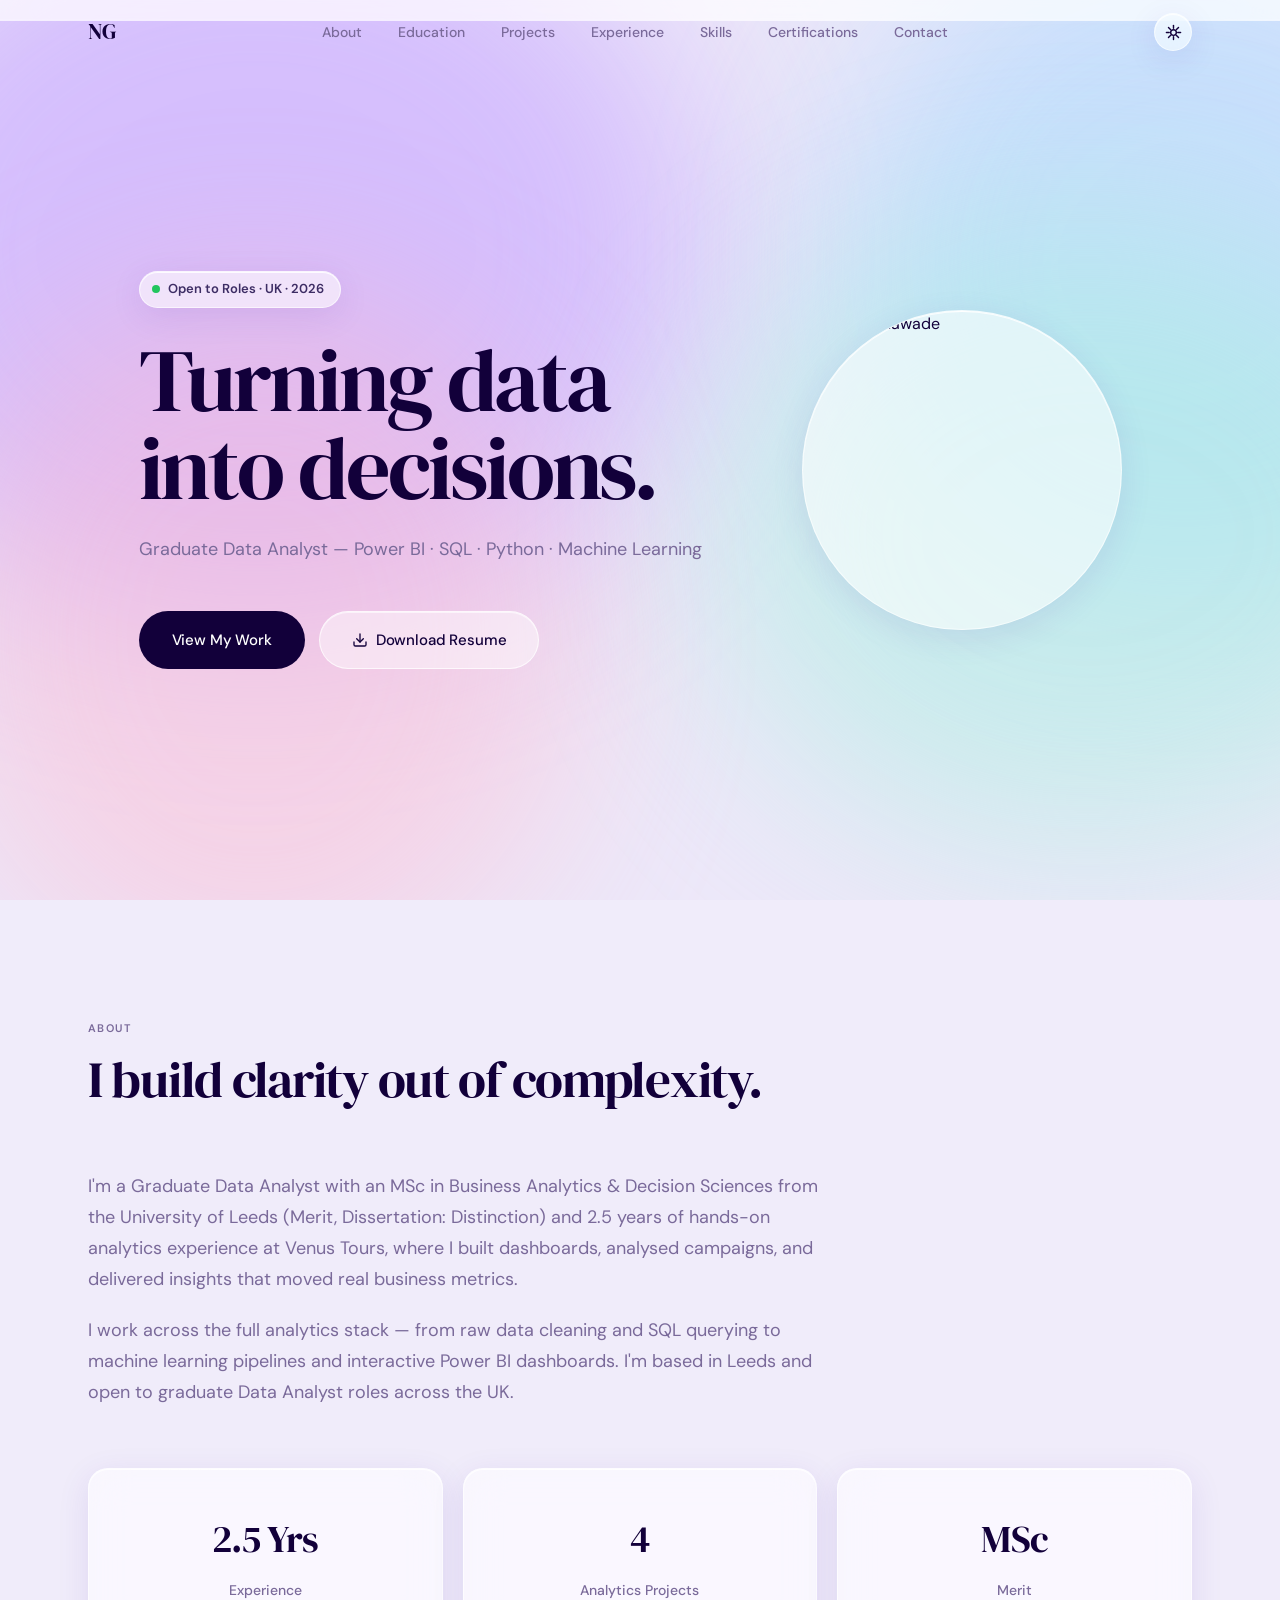
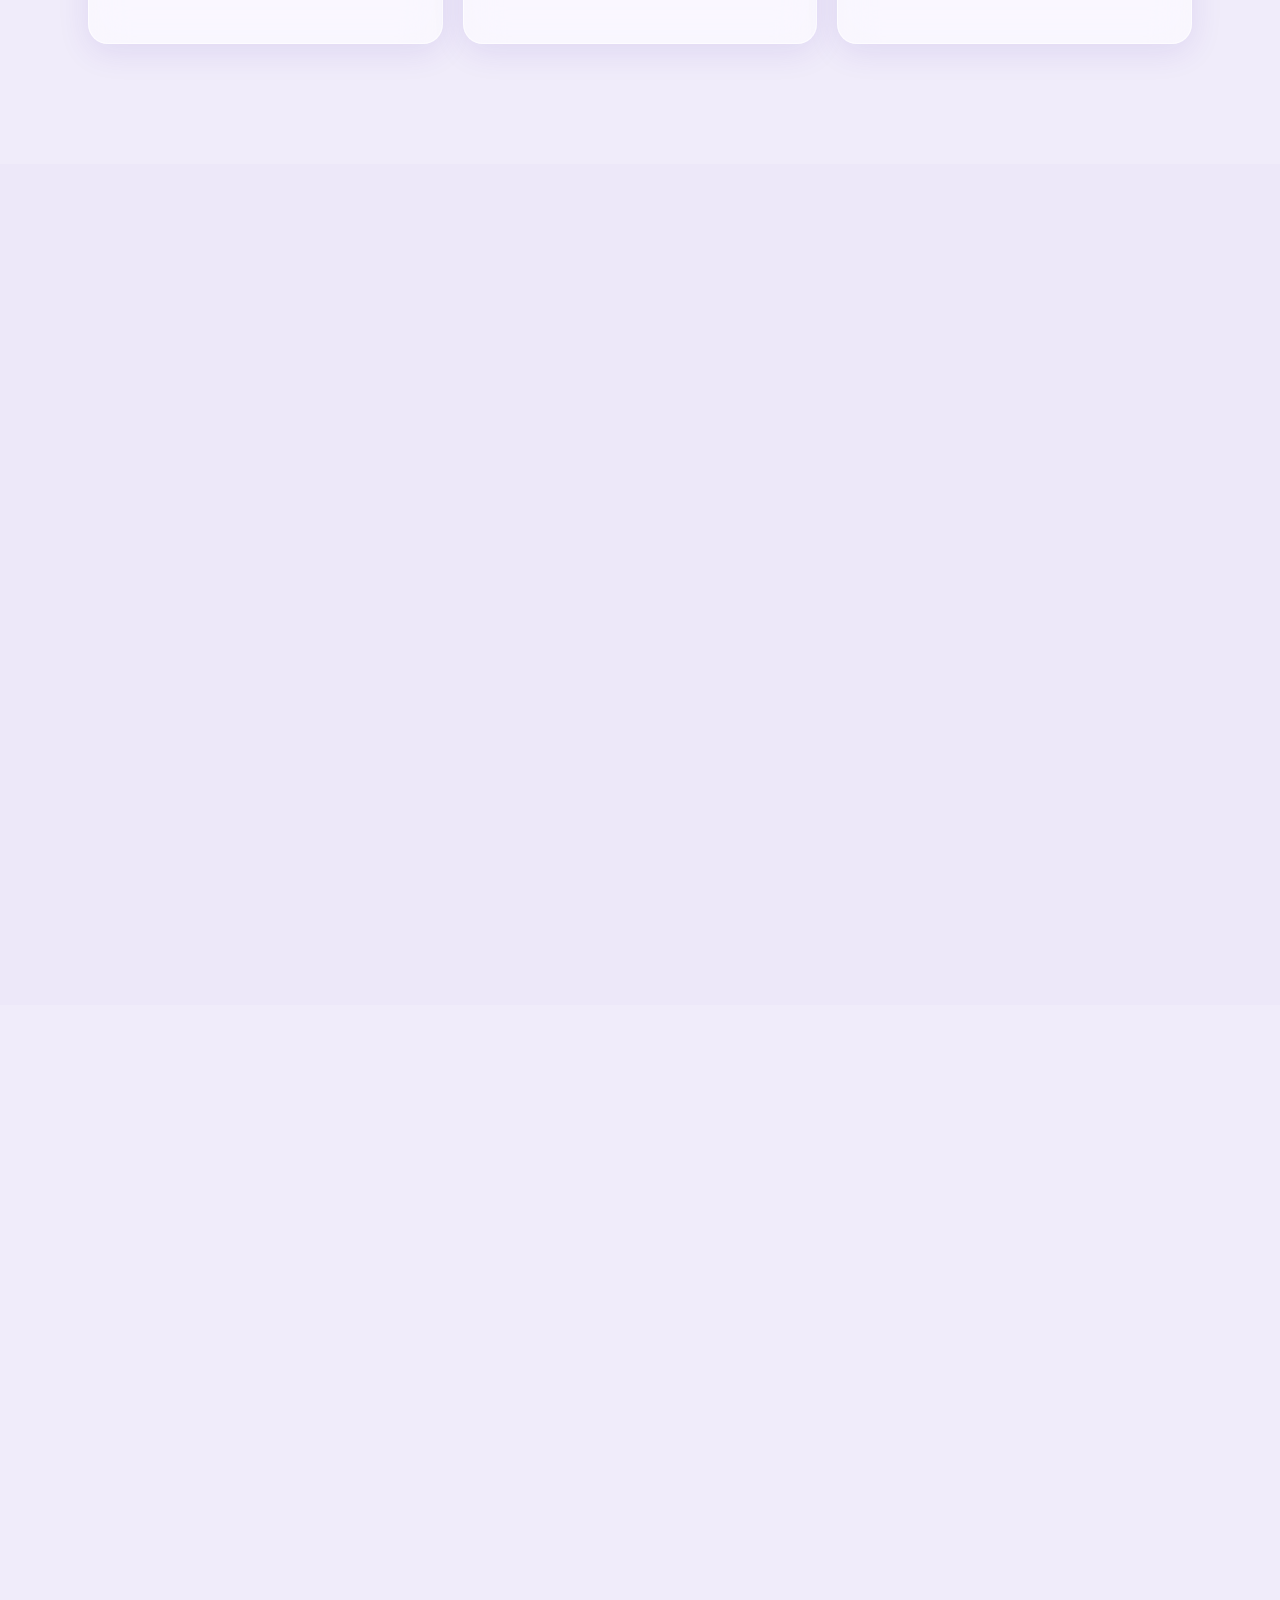
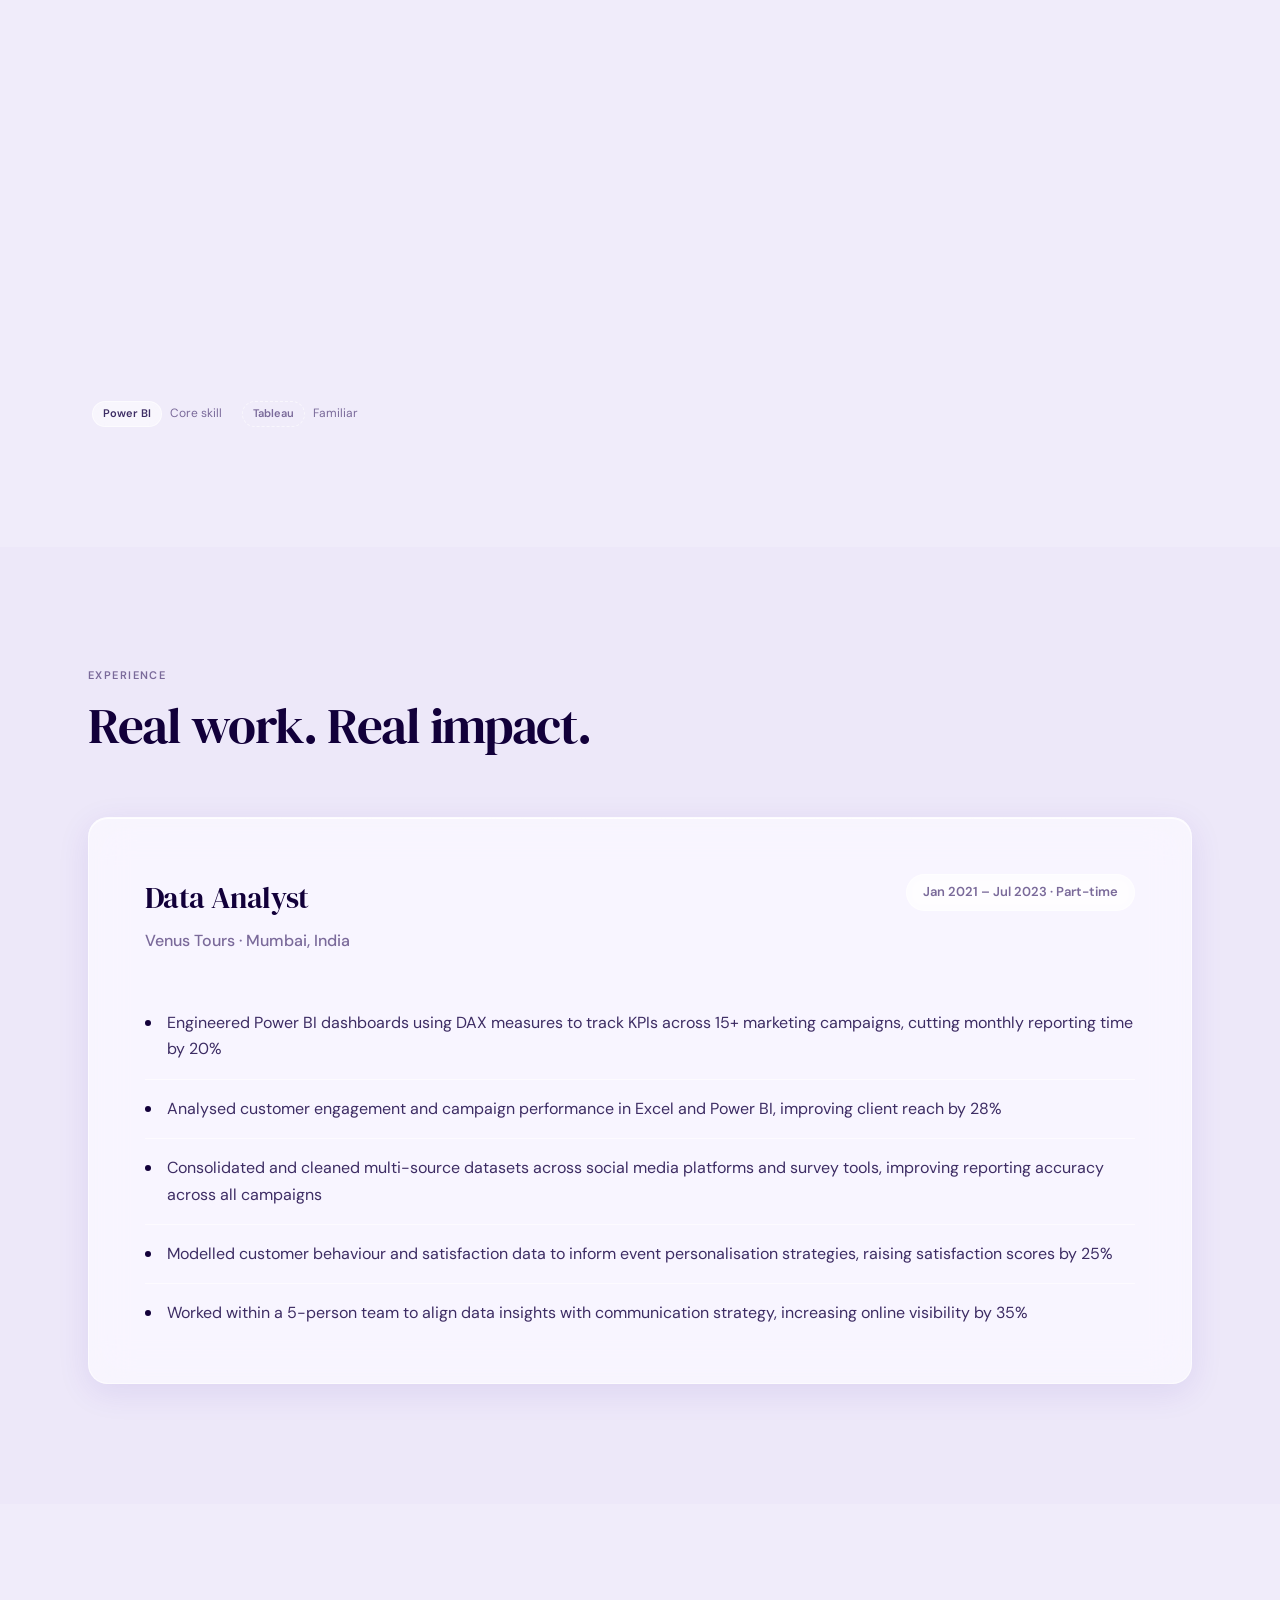
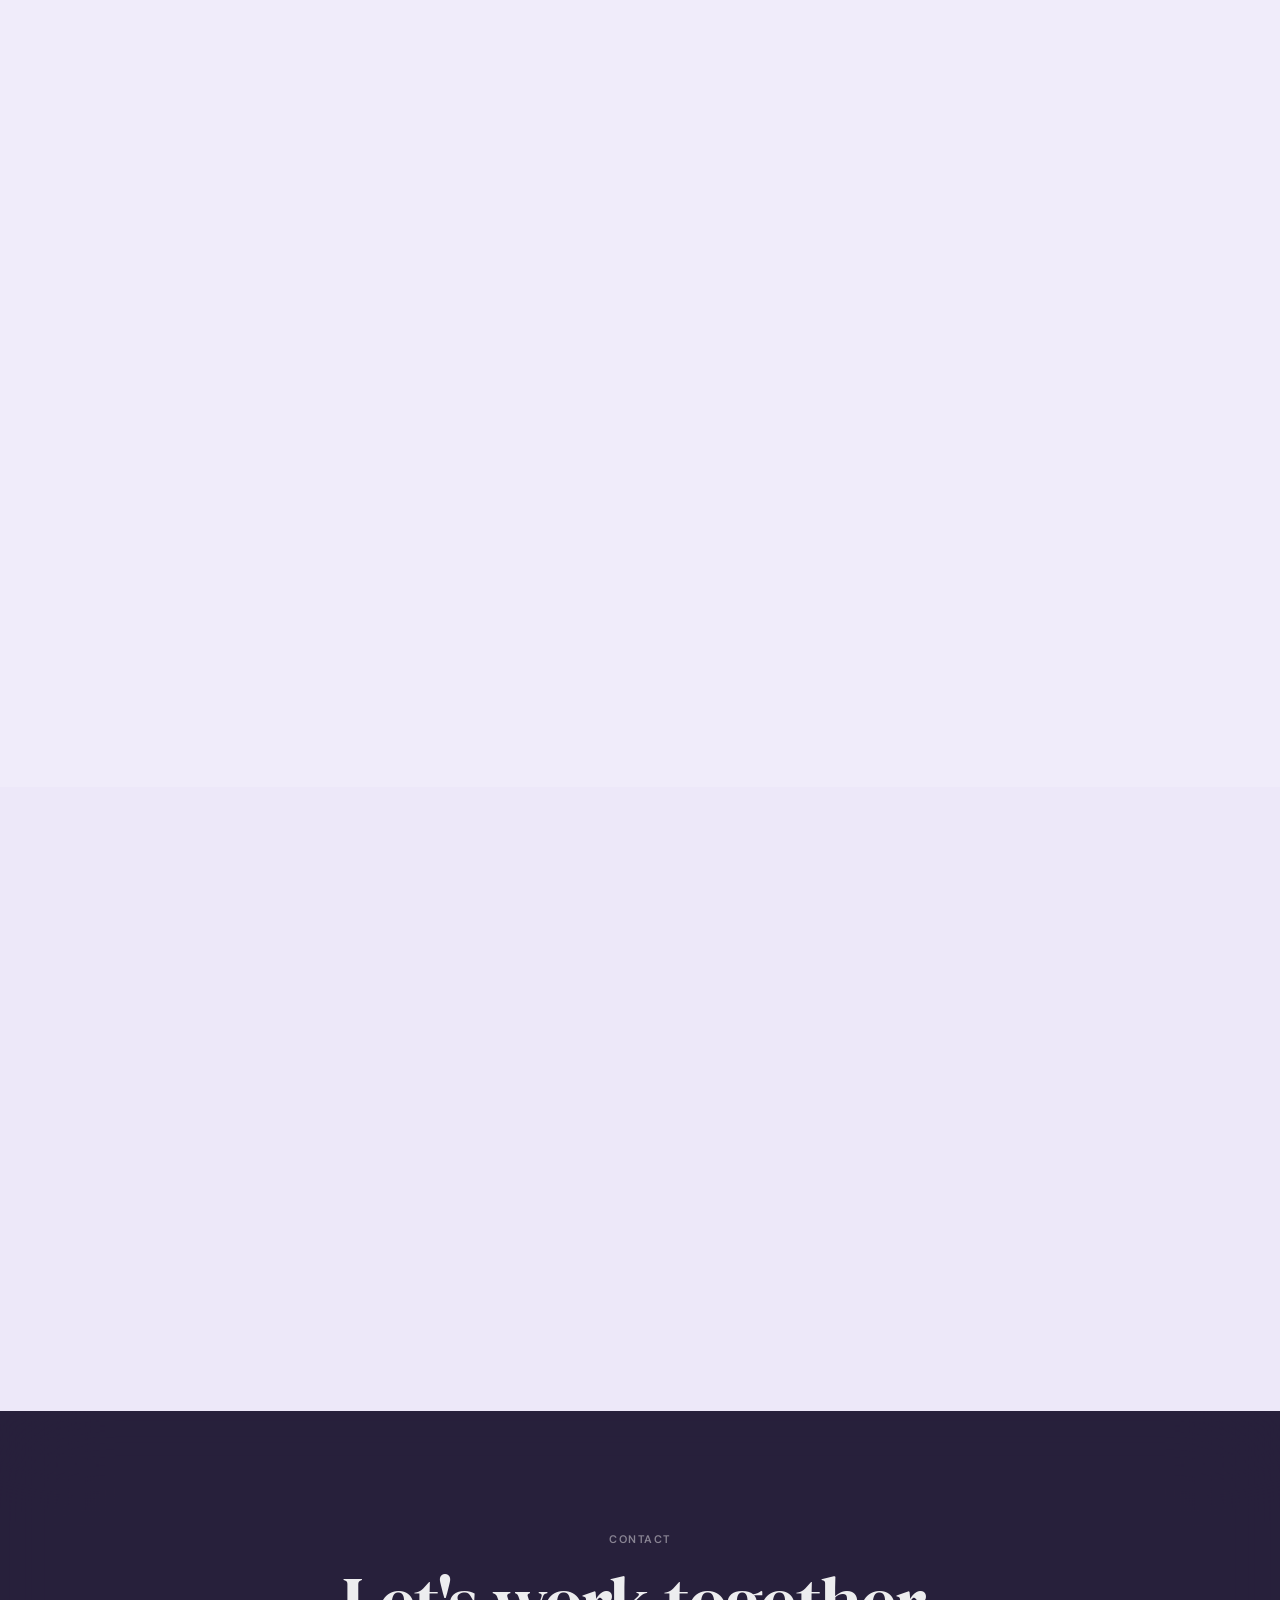
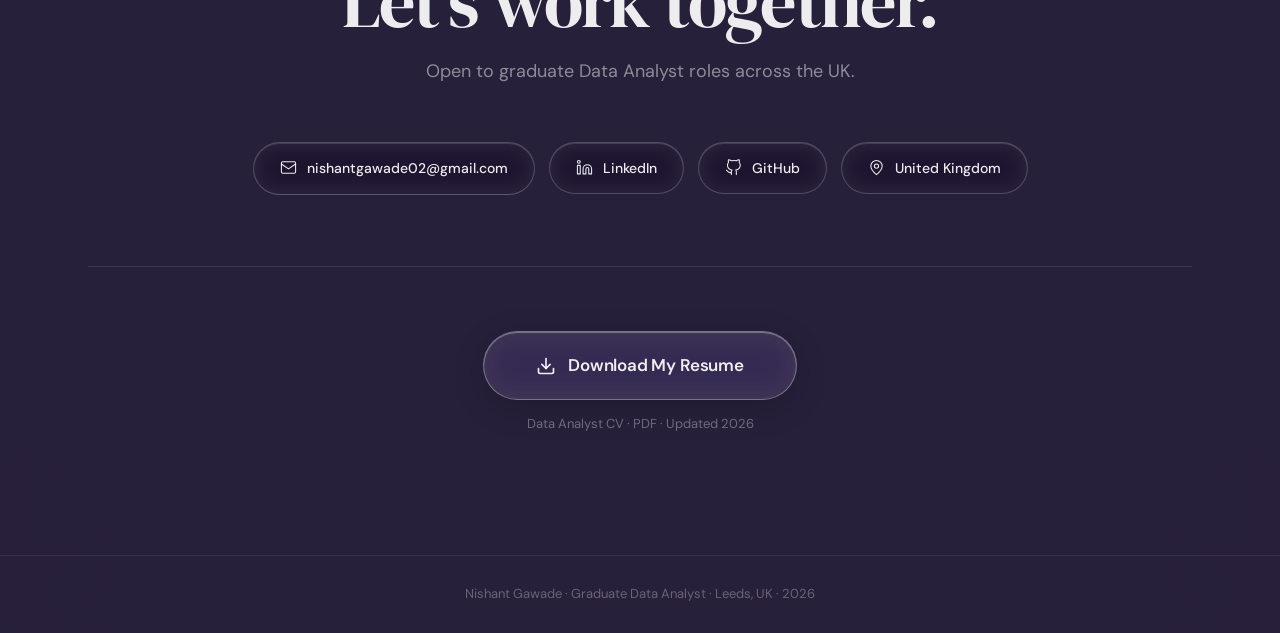
==== commit 09f0db1d: "Improve portfolio with favicon, meta tags, GitHub link, and additional project visuals - Add NG favi" ====
--- a/index.html
+++ b/index.html
@@ -8,6 +8,7 @@
   <link rel="preconnect" href="https://fonts.googleapis.com">
   <link rel="preconnect" href="https://fonts.gstatic.com" crossorigin>
   <link href="https://fonts.googleapis.com/css2?family=DM+Serif+Display:ital@0;1&family=DM+Sans:ital,opsz,wght@0,9..40,300;0,9..40,400;0,9..40,500;0,9..40,600;0,9..40,700;1,9..40,400&display=swap" rel="stylesheet">
+  <link rel="icon" href="favicon.svg" type="image/svg+xml">
   <link rel="stylesheet" href="style.css" />
   <script>
     (function(){var t=localStorage.getItem('theme');if(t)document.documentElement.setAttribute('data-theme',t);})();
@@ -356,6 +357,12 @@
           </svg>
           LinkedIn
         </a>
+        <a href="https://github.com/nishantgawade" target="_blank" rel="noopener" class="contact-btn">
+          <svg viewBox="0 0 24 24" fill="none" stroke="currentColor" stroke-width="1.5" stroke-linecap="round" stroke-linejoin="round">
+            <path d="M9 19c-5 1.5-5-2.5-7-3m14 6v-3.87a3.37 3.37 0 0 0-.94-2.61c3.14-.35 6.44-1.54 6.44-7A5.44 5.44 0 0 0 20 4.77 5.07 5.07 0 0 0 19.91 1S18.73.65 16 2.48a13.38 13.38 0 0 0-7 0C6.27.65 5.09 1 5.09 1A5.07 5.07 0 0 0 5 4.77a5.44 5.44 0 0 0-1.5 3.78c0 5.42 3.3 6.61 6.44 7A3.37 3.37 0 0 0 9 18.13V22"/>
+          </svg>
+          GitHub
+        </a>
         <span class="contact-btn" style="cursor:default;">
           <svg viewBox="0 0 24 24" fill="none" stroke="currentColor" stroke-width="1.5" stroke-linecap="round" stroke-linejoin="round">
             <path d="M20 10c0 6-8 12-8 12S4 16 4 10a8 8 0 0 1 16 0Z"/>
--- a/style.css
+++ b/style.css
@@ -656,7 +656,7 @@
 /* ============================================================
    CERTIFICATIONS
 ============================================================ */
-.certifications { background: var(--section-tint); padding: 120px 0; }
+.certifications { background: transparent; padding: 120px 0; }
 .certifications-inner { max-width: 1200px; margin: 0 auto; padding: 0 48px; }
 
 .cert-grid { display: flex; flex-direction: column; gap: 16px; }
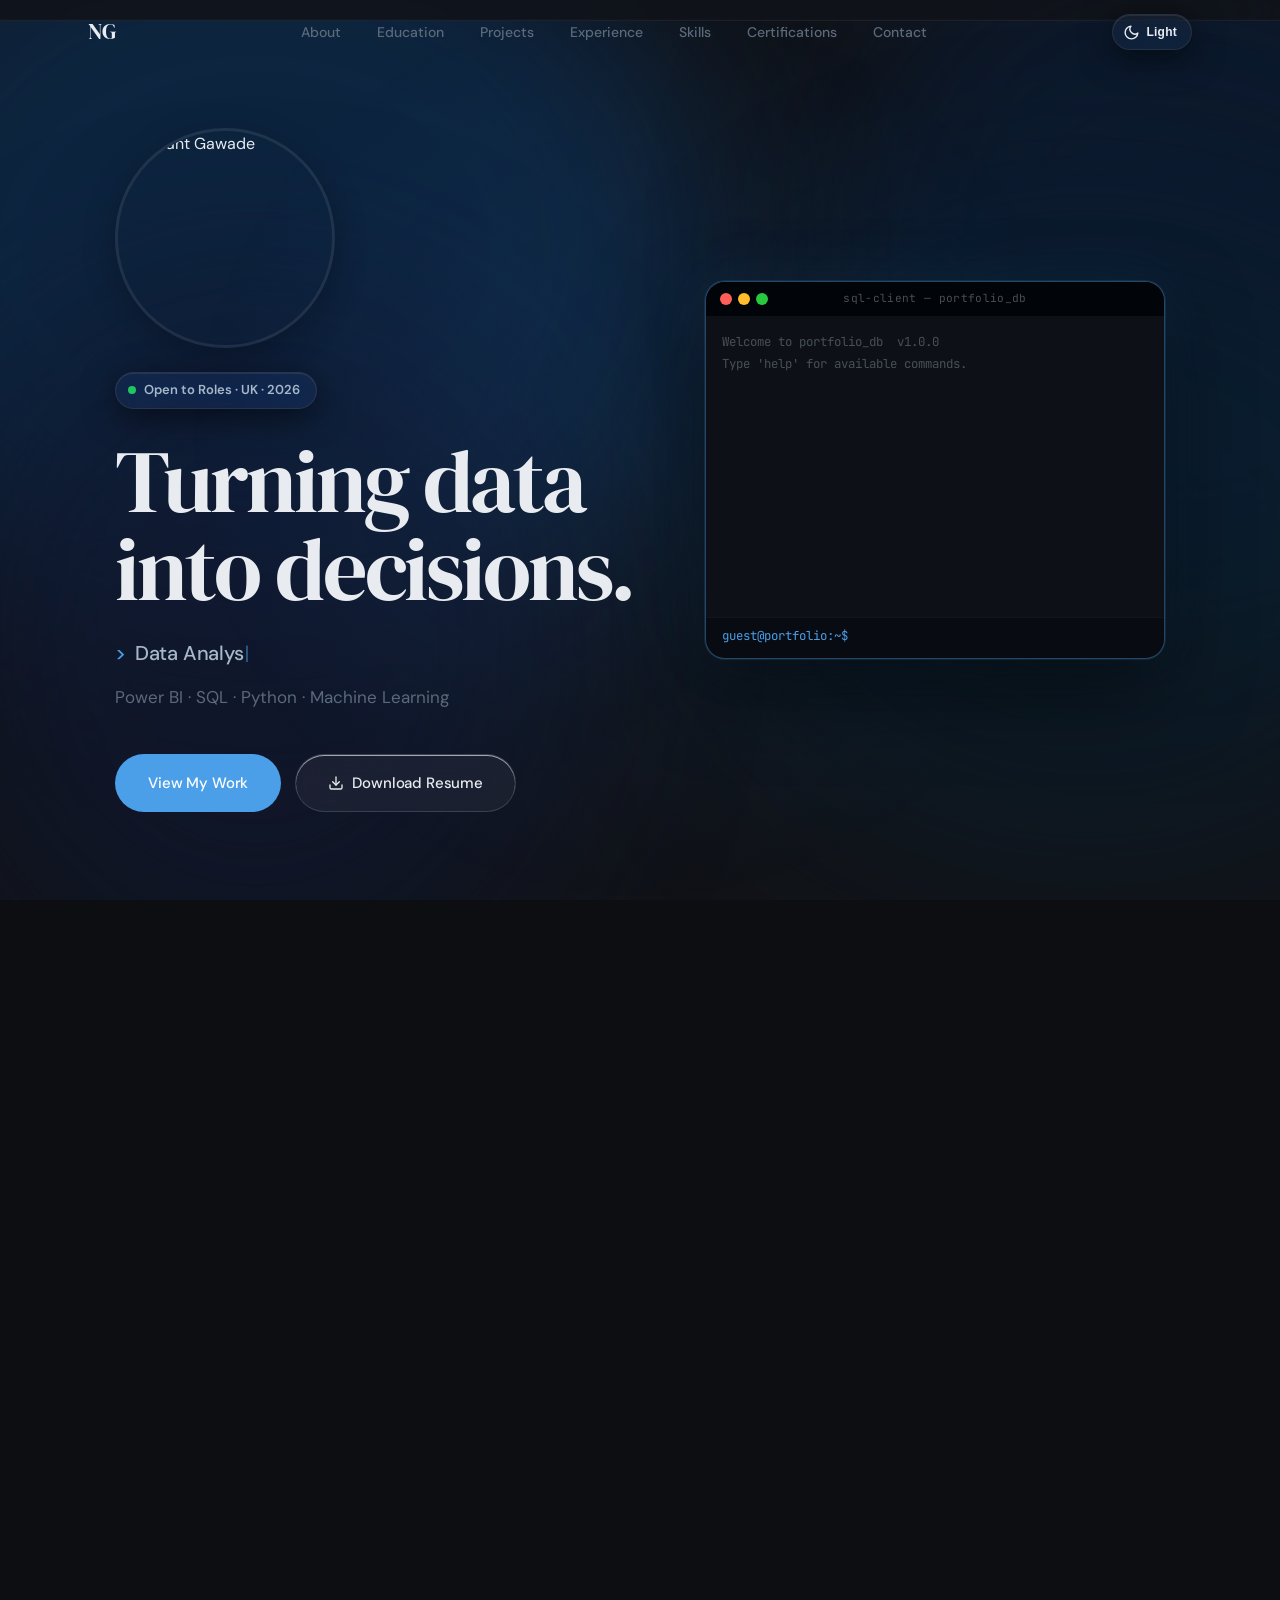
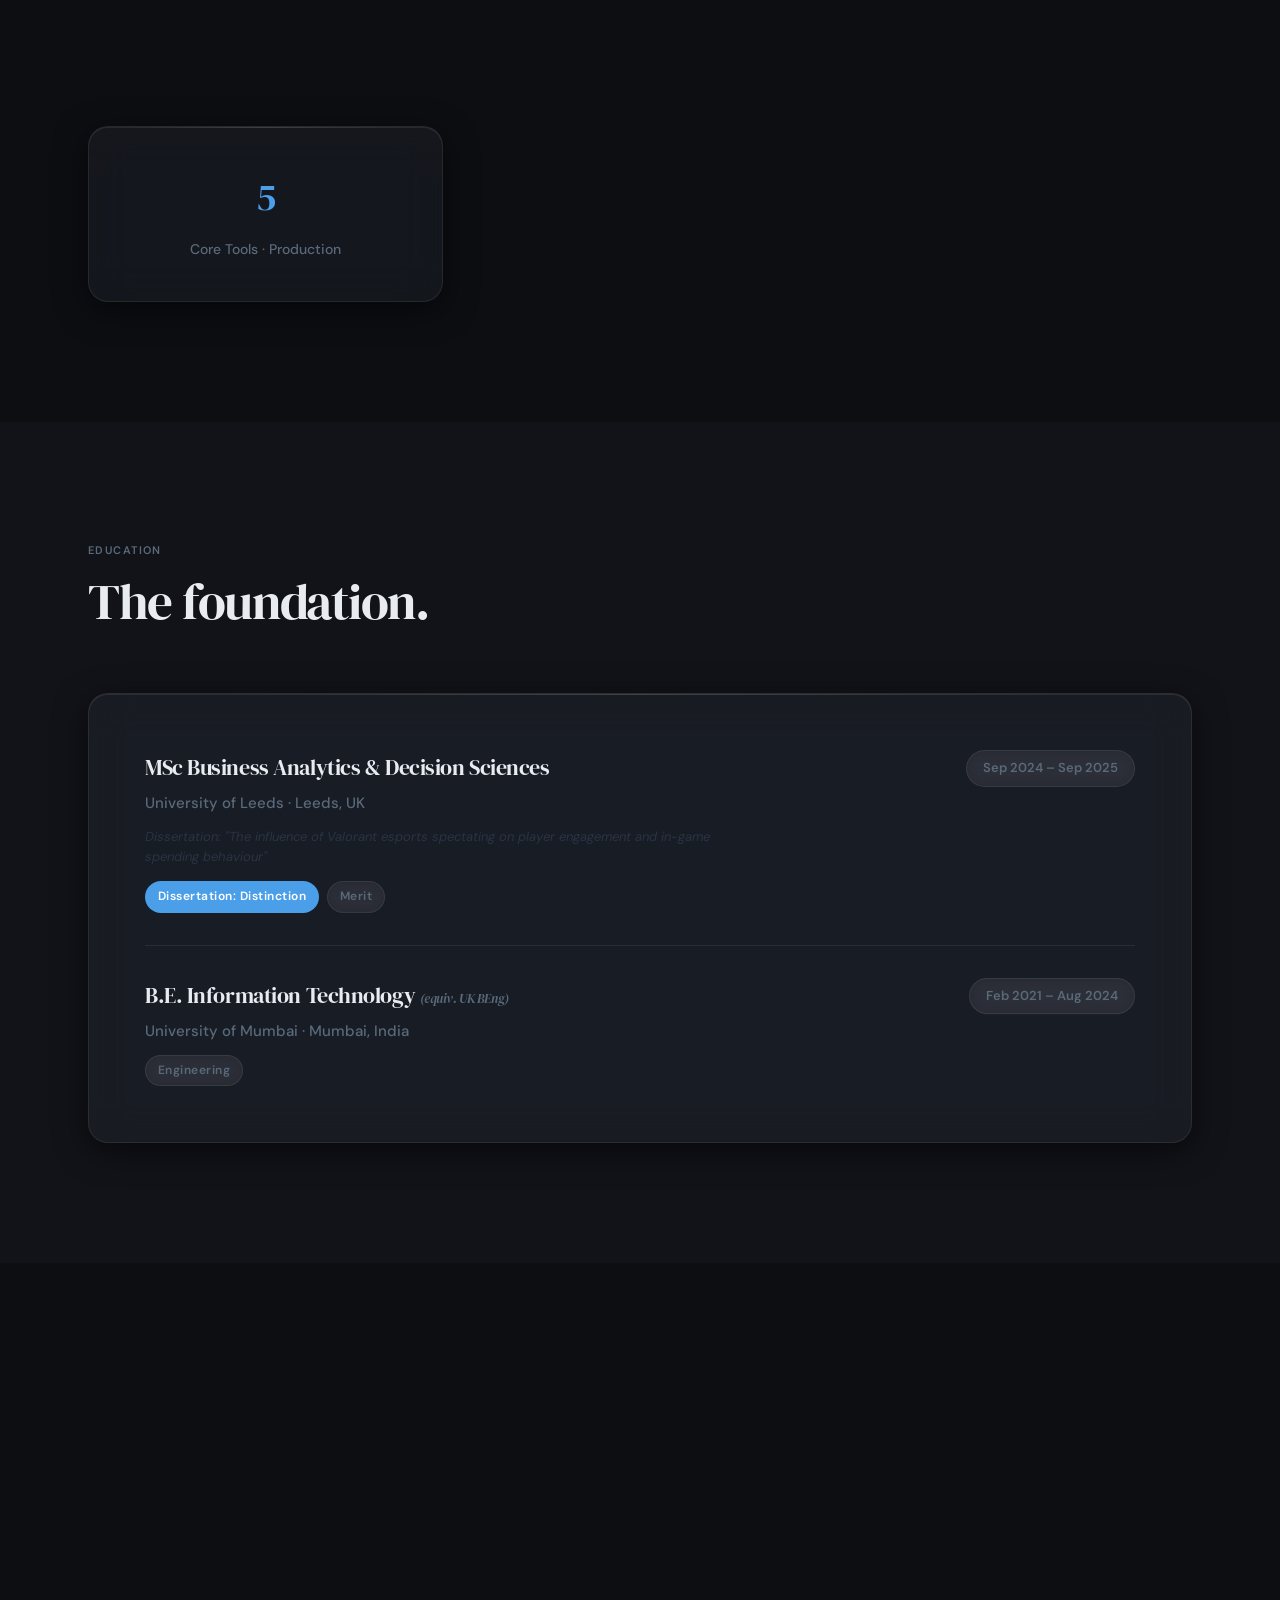
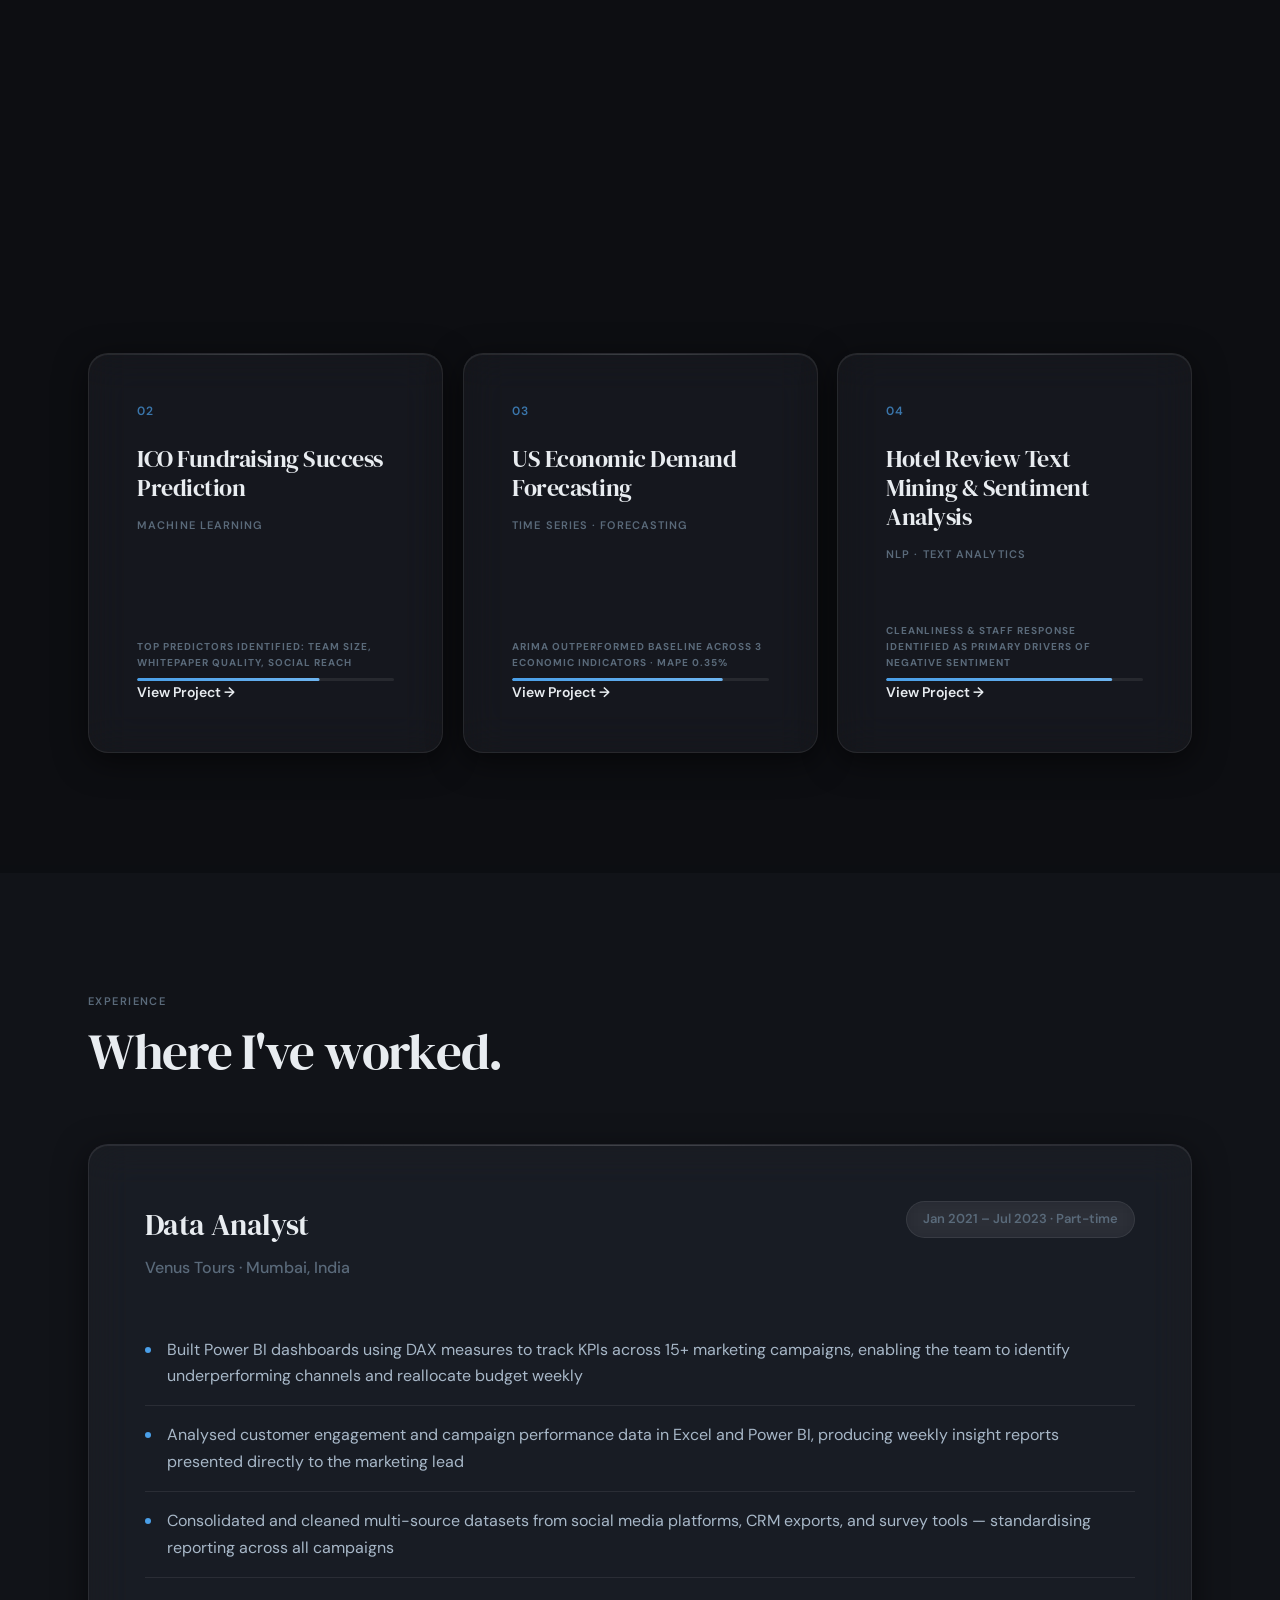
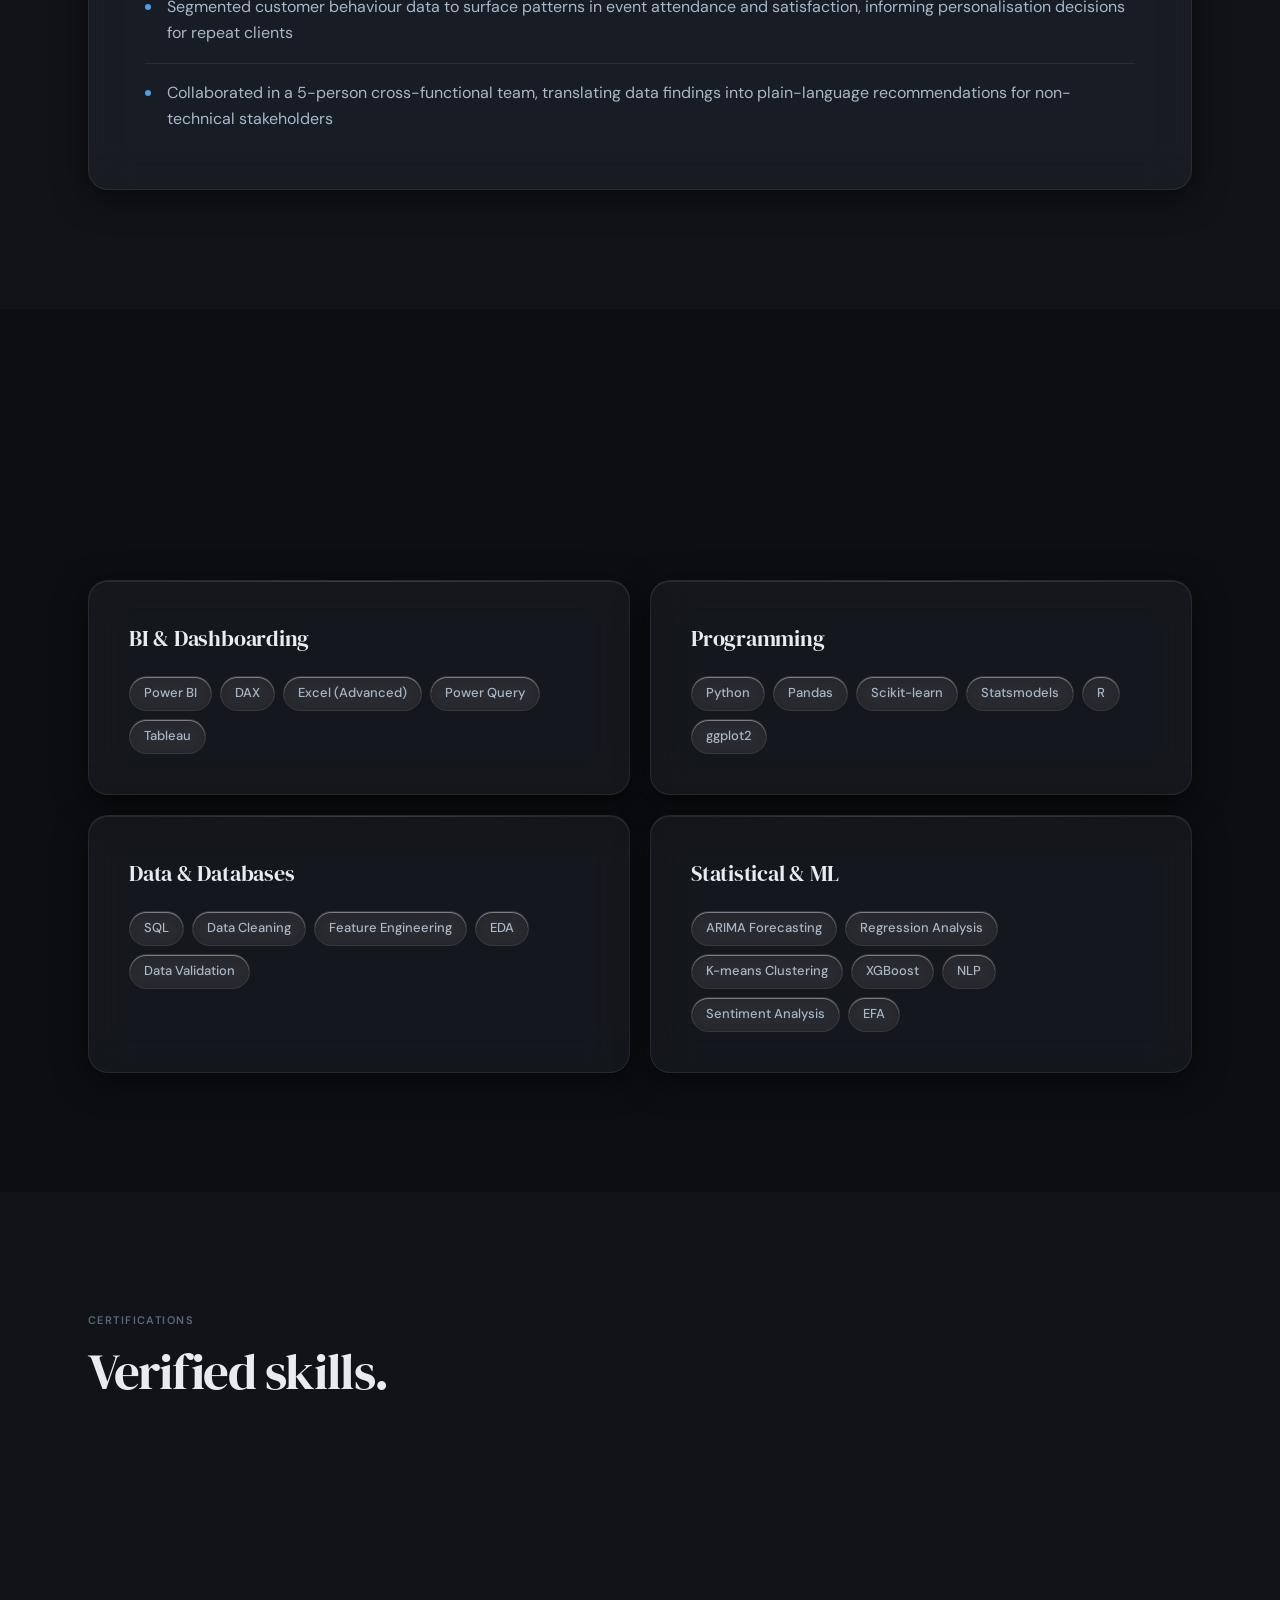
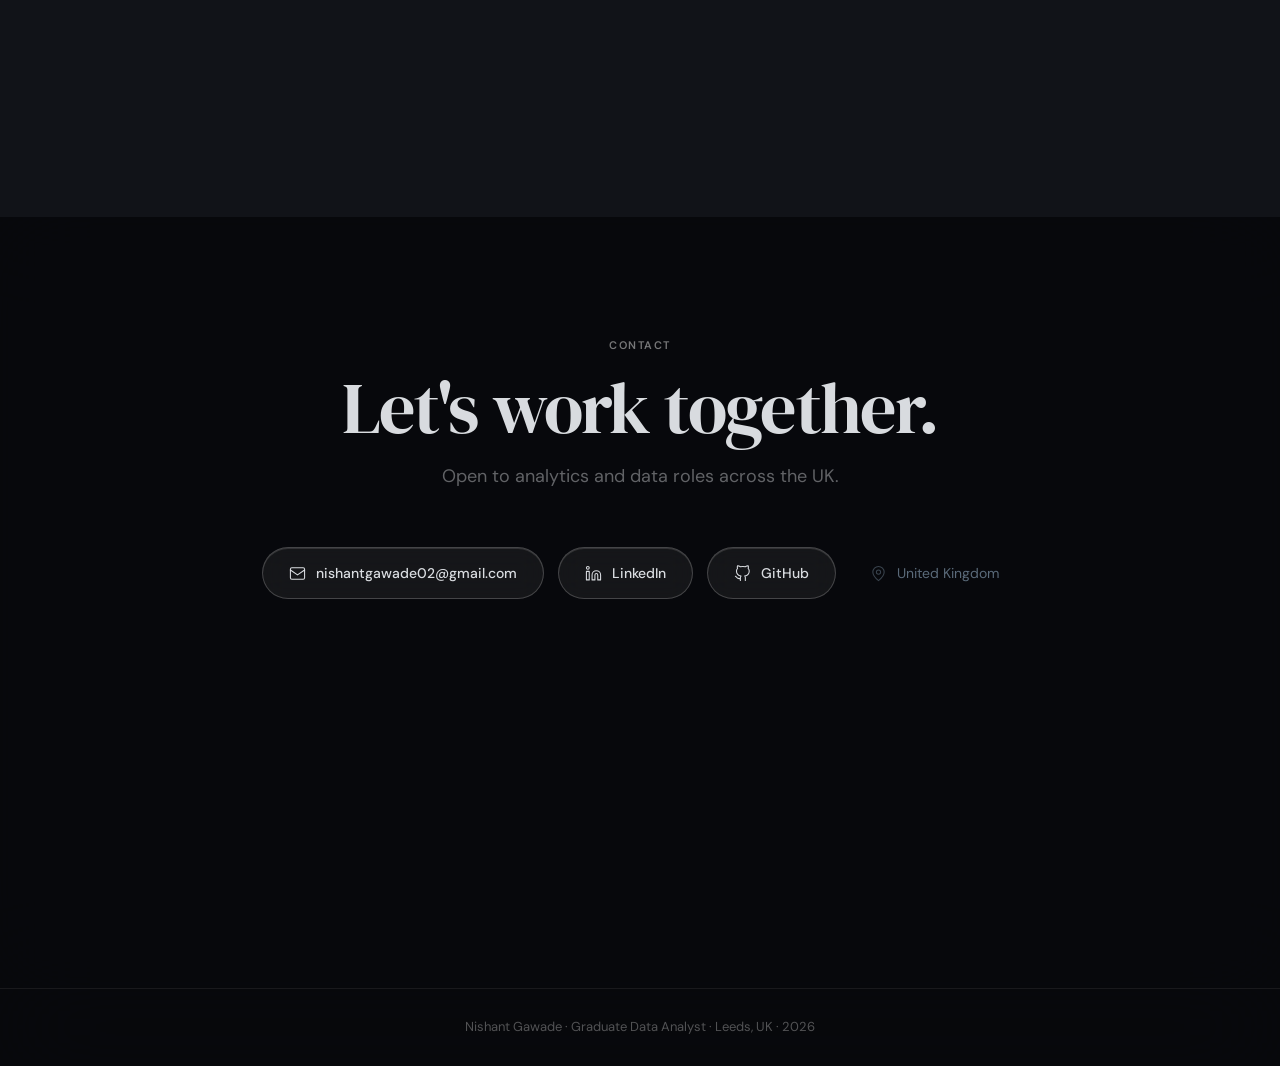
==== commit 424d0018: "Add interactive SQL terminal, redesign hero, and improve content quality - Replace hero photo with i" ====
--- a/index.html
+++ b/index.html
@@ -1,13 +1,20 @@
 <!DOCTYPE html>
-<html lang="en" data-theme="light">
+<html lang="en" data-theme="dark">
 <head>
   <meta charset="UTF-8" />
   <meta name="viewport" content="width=device-width, initial-scale=1.0" />
   <title>Nishant Gawade — Graduate Data Analyst</title>
   <meta name="description" content="Graduate Data Analyst specialising in Power BI, SQL, Python, and Machine Learning. Based in Leeds, UK." />
+  <meta property="og:type"        content="website" />
+  <meta property="og:title"       content="Nishant Gawade — Graduate Data Analyst" />
+  <meta property="og:description" content="MSc Business Analytics (Merit, Distinction dissertation) · Power BI · Python · ML · Leeds, UK" />
+  <meta property="og:image"       content="og-image.png" />
+  <meta property="og:url"         content="https://nishantgawade.github.io/" />
+  <meta name="twitter:card"       content="summary_large_image" />
   <link rel="preconnect" href="https://fonts.googleapis.com">
   <link rel="preconnect" href="https://fonts.gstatic.com" crossorigin>
   <link href="https://fonts.googleapis.com/css2?family=DM+Serif+Display:ital@0;1&family=DM+Sans:ital,opsz,wght@0,9..40,300;0,9..40,400;0,9..40,500;0,9..40,600;0,9..40,700;1,9..40,400&display=swap" rel="stylesheet">
+  <link href="https://fonts.googleapis.com/css2?family=JetBrains+Mono:wght@400;500&display=swap" rel="stylesheet">
   <link rel="icon" href="favicon.svg" type="image/svg+xml">
   <link rel="stylesheet" href="style.css" />
   <script>
@@ -15,6 +22,9 @@
   </script>
 </head>
 <body>
+
+  <!-- SCROLL PROGRESS -->
+  <div class="scroll-progress" id="scrollProgress"></div>
 
   <!-- AURORA BACKGROUND -->
   <div class="aurora" aria-hidden="true">
@@ -47,6 +57,7 @@
         <svg class="icon-moon" viewBox="0 0 24 24" fill="none" stroke="currentColor" stroke-width="2" stroke-linecap="round" stroke-linejoin="round">
           <path d="M21 12.79A9 9 0 1 1 11.21 3 7 7 0 0 0 21 12.79z"/>
         </svg>
+        <span class="theme-label" id="themeLabel">Light</span>
       </button>
       <button class="nav-toggle" id="navToggle" aria-label="Toggle menu">
         <span></span><span></span><span></span>
@@ -69,9 +80,13 @@
   <section class="hero" id="home">
     <div class="hero-inner">
       <div class="hero-content">
+        <div class="hero-avatar">
+          <img src="IMG_5958.jpeg" alt="Nishant Gawade">
+        </div>
         <span class="availability-badge">Open to Roles · UK · 2026</span>
         <h1 class="hero-title">Turning data<br>into decisions.</h1>
-        <p class="hero-subtitle">Graduate Data Analyst — Power BI · SQL · Python · Machine Learning</p>
+        <p class="hero-typed-line"><span class="typed-prefix">&gt;</span> <span id="typed-role">Data Analyst</span></p>
+        <p class="hero-subtitle">Power BI · SQL · Python · Machine Learning</p>
         <div class="hero-ctas">
           <a href="#projects" class="btn-primary">View My Work</a>
           <a href="Nishant_Gawade_CV.pdf" download class="btn-secondary">
@@ -84,9 +99,19 @@
           </a>
         </div>
       </div>
-      <div class="hero-visual">
-        <div class="photo-circle">
-          <img src="IMG_5958.jpeg" alt="Nishant Gawade">
+      <div class="hero-terminal">
+        <div class="terminal-bar">
+          <div class="t-dots">
+            <span class="t-dot t-red"></span>
+            <span class="t-dot t-yellow"></span>
+            <span class="t-dot t-green"></span>
+          </div>
+          <span class="t-title">sql-client — portfolio_db</span>
+        </div>
+        <div class="terminal-body" id="termBody"></div>
+        <div class="terminal-input-row" id="termInputRow" style="display:none">
+          <span class="t-prompt">guest@portfolio:~$&nbsp;</span>
+          <input id="termInput" type="text" autocomplete="off" spellcheck="false" aria-label="Terminal input">
         </div>
       </div>
     </div>
@@ -100,21 +125,25 @@
         <h2>I build clarity out of complexity.</h2>
       </div>
       <div class="about-text animate-on-scroll">
-        <p>I'm a Graduate Data Analyst with an MSc in Business Analytics &amp; Decision Sciences from the University of Leeds (Merit, Dissertation: Distinction) and 2.5 years of hands-on analytics experience at Venus Tours, where I built dashboards, analysed campaigns, and delivered insights that moved real business metrics.</p>
-        <p>I work across the full analytics stack — from raw data cleaning and SQL querying to machine learning pipelines and interactive Power BI dashboards. I'm based in Leeds and open to graduate Data Analyst roles across the UK.</p>
+        <p>I'm a Graduate Data Analyst with an MSc in Business Analytics &amp; Decision Sciences from the University of Leeds (Merit, Dissertation: Distinction) and 2.5 years of analytics experience at Venus Tours, where I built Power BI dashboards, cleaned multi-source datasets, and translated campaign data into actionable insights for stakeholders.</p>
+        <p>I work across the full analytics stack — from survey design and data cleaning to Python-based statistical modelling (regression, mediation analysis, clustering, factor analysis) and interactive Power BI dashboards. I'm comfortable presenting findings to non-technical audiences and have experience working in small cross-functional teams using agile workflows. Based in Leeds and open to analytics and data roles across the UK.</p>
       </div>
       <div class="stats-grid">
         <div class="stat-card animate-on-scroll stagger-1">
-          <span class="stat-number" id="c-years">2.5 Yrs</span>
-          <span class="stat-label">Experience</span>
+          <span class="stat-number">72</span>
+          <span class="stat-label">Survey Respondents</span>
         </div>
         <div class="stat-card animate-on-scroll stagger-2">
           <span class="stat-number" id="c-projects">4</span>
           <span class="stat-label">Analytics Projects</span>
         </div>
         <div class="stat-card animate-on-scroll stagger-3">
-          <span class="stat-number">MSc</span>
-          <span class="stat-label">Merit</span>
+          <span class="stat-number">2k+</span>
+          <span class="stat-label">Reviews Analysed</span>
+        </div>
+        <div class="stat-card animate-on-scroll stagger-4">
+          <span class="stat-number">5</span>
+          <span class="stat-label">Core Tools · Production</span>
         </div>
       </div>
     </div>
@@ -142,7 +171,7 @@
         </div>
         <div class="edu-row">
           <div>
-            <div class="edu-degree">B.E. Information Technology</div>
+            <div class="edu-degree">B.E. Information Technology <span class="edu-equiv">(equiv. UK BEng)</span></div>
             <div class="edu-institution">University of Mumbai · Mumbai, India</div>
             <div class="edu-tags">
               <span class="edu-tag">Engineering</span>
@@ -170,36 +199,42 @@
             <span class="featured-badge">Distinction</span>
             <span class="featured-badge-sub">University of Leeds · 2025</span>
           </div>
+          <div class="project-outcome">
+            <span class="outcome-label">Mediation &amp; SEM across 72 respondents · Distinction</span>
+            <div class="outcome-bar"><div class="outcome-fill" style="--w:1"></div></div>
+          </div>
           <span class="project-link">View Project →</span>
         </a>
         <a href="project2.html" class="project-card animate-on-scroll stagger-2">
           <span class="project-number">02</span>
           <h3 class="project-title">ICO Fundraising Success Prediction</h3>
           <span class="project-category">Machine Learning</span>
+          <div class="project-outcome">
+            <span class="outcome-label">Top predictors identified: team size, whitepaper quality, social reach</span>
+            <div class="outcome-bar"><div class="outcome-fill" style="--w:0.71"></div></div>
+          </div>
           <span class="project-link">View Project →</span>
         </a>
         <a href="project3.html" class="project-card animate-on-scroll stagger-3">
           <span class="project-number">03</span>
           <h3 class="project-title">US Economic Demand Forecasting</h3>
-          <span class="project-category">Forecasting</span>
+          <span class="project-category">Time Series · Forecasting</span>
+          <div class="project-outcome">
+            <span class="outcome-label">ARIMA outperformed baseline across 3 economic indicators · MAPE 0.35%</span>
+            <div class="outcome-bar"><div class="outcome-fill" style="--w:0.82"></div></div>
+          </div>
           <span class="project-link">View Project →</span>
         </a>
         <a href="project4.html" class="project-card animate-on-scroll stagger-4">
           <span class="project-number">04</span>
           <h3 class="project-title">Hotel Review Text Mining &amp; Sentiment Analysis</h3>
           <span class="project-category">NLP · Text Analytics</span>
+          <div class="project-outcome">
+            <span class="outcome-label">Cleanliness &amp; staff response identified as primary drivers of negative sentiment</span>
+            <div class="outcome-bar"><div class="outcome-fill" style="--w:0.88"></div></div>
+          </div>
           <span class="project-link">View Project →</span>
         </a>
-      </div>
-      <div class="skills-legend animate-on-scroll">
-        <div class="legend-item">
-          <span class="legend-dot core">Power BI</span>
-          Core skill
-        </div>
-        <div class="legend-item">
-          <span class="legend-dot familiar">Tableau</span>
-          Familiar
-        </div>
       </div>
     </div>
   </section>
@@ -209,7 +244,7 @@
     <div class="experience-inner">
       <div class="section-header animate-on-scroll">
         <span class="section-label">Experience</span>
-        <h2>Real work. Real impact.</h2>
+        <h2>Where I've worked.</h2>
       </div>
       <div class="experience-card animate-on-scroll">
         <div class="exp-header">
@@ -222,11 +257,11 @@
           </div>
         </div>
         <ul class="exp-bullets">
-          <li class="exp-bullet">Engineered Power BI dashboards using DAX measures to track KPIs across 15+ marketing campaigns, cutting monthly reporting time by 20%</li>
-          <li class="exp-bullet">Analysed customer engagement and campaign performance in Excel and Power BI, improving client reach by 28%</li>
-          <li class="exp-bullet">Consolidated and cleaned multi-source datasets across social media platforms and survey tools, improving reporting accuracy across all campaigns</li>
-          <li class="exp-bullet">Modelled customer behaviour and satisfaction data to inform event personalisation strategies, raising satisfaction scores by 25%</li>
-          <li class="exp-bullet">Worked within a 5-person team to align data insights with communication strategy, increasing online visibility by 35%</li>
+          <li class="exp-bullet">Built Power BI dashboards using DAX measures to track KPIs across 15+ marketing campaigns, enabling the team to identify underperforming channels and reallocate budget weekly</li>
+          <li class="exp-bullet">Analysed customer engagement and campaign performance data in Excel and Power BI, producing weekly insight reports presented directly to the marketing lead</li>
+          <li class="exp-bullet">Consolidated and cleaned multi-source datasets from social media platforms, CRM exports, and survey tools — standardising reporting across all campaigns</li>
+          <li class="exp-bullet">Segmented customer behaviour data to surface patterns in event attendance and satisfaction, informing personalisation decisions for repeat clients</li>
+          <li class="exp-bullet">Collaborated in a 5-person cross-functional team, translating data findings into plain-language recommendations for non-technical stakeholders</li>
         </ul>
       </div>
     </div>
@@ -247,7 +282,7 @@
             <span class="skill-tag">DAX</span>
             <span class="skill-tag">Excel (Advanced)</span>
             <span class="skill-tag">Power Query</span>
-            <span class="skill-tag familiar">Tableau</span>
+            <span class="skill-tag">Tableau</span>
           </div>
         </div>
         <div class="skill-card animate-on-scroll stagger-2">
@@ -258,8 +293,6 @@
             <span class="skill-tag">Scikit-learn</span>
             <span class="skill-tag">Statsmodels</span>
             <span class="skill-tag">R</span>
-            <span class="skill-tag familiar">tidyverse</span>
-            <span class="skill-tag familiar">caret</span>
             <span class="skill-tag">ggplot2</span>
           </div>
         </div>
@@ -282,7 +315,7 @@
             <span class="skill-tag">XGBoost</span>
             <span class="skill-tag">NLP</span>
             <span class="skill-tag">Sentiment Analysis</span>
-            <span class="skill-tag familiar">EFA</span>
+            <span class="skill-tag">EFA</span>
           </div>
         </div>
       </div>
@@ -306,7 +339,7 @@
           </div>
           <div class="cert-body">
             <div class="cert-name">Microsoft Power BI Desktop for Business Intelligence</div>
-            <div class="cert-issuer">Maven Analytics · Udemy</div>
+            <div class="cert-issuer">Maven Analytics · Udemy · <span class="cert-status-completed">Completed</span></div>
           </div>
           <div class="cert-arrow">
             <svg viewBox="0 0 24 24" fill="none" stroke="currentColor" stroke-width="2" stroke-linecap="round" stroke-linejoin="round">
@@ -323,7 +356,7 @@
           </div>
           <div class="cert-body">
             <div class="cert-name">Microsoft Office Specialist: Excel Associate (Microsoft 365)</div>
-            <div class="cert-issuer">Microsoft · Credly</div>
+            <div class="cert-issuer">Microsoft · Credly · <span class="cert-status-verified">Verified</span></div>
           </div>
           <div class="cert-arrow">
             <svg viewBox="0 0 24 24" fill="none" stroke="currentColor" stroke-width="2" stroke-linecap="round" stroke-linejoin="round">
@@ -340,7 +373,7 @@
     <div class="contact-inner">
       <span class="section-label">Contact</span>
       <h2>Let's work together.</h2>
-      <p class="contact-subtext">Open to graduate Data Analyst roles across the UK.</p>
+      <p class="contact-subtext">Open to analytics and data roles across the UK.</p>
       <div class="contact-buttons">
         <a href="mailto:nishantgawade02@gmail.com" class="contact-btn">
           <svg viewBox="0 0 24 24" fill="none" stroke="currentColor" stroke-width="1.5" stroke-linecap="round" stroke-linejoin="round">
@@ -363,7 +396,7 @@
           </svg>
           GitHub
         </a>
-        <span class="contact-btn" style="cursor:default;">
+        <span class="contact-location">
           <svg viewBox="0 0 24 24" fill="none" stroke="currentColor" stroke-width="1.5" stroke-linecap="round" stroke-linejoin="round">
             <path d="M20 10c0 6-8 12-8 12S4 16 4 10a8 8 0 0 1 16 0Z"/>
             <circle cx="12" cy="10" r="3"/>
@@ -372,7 +405,7 @@
         </span>
       </div>
       <div class="resume-download-section animate-on-scroll">
-        <a href="Nishant_Gawade_CV.pdf" download class="btn-download">
+        <a href="Nishant_Gawade_CV.pdf" download class="btn-download" id="cvDownloadBtn">
           <svg width="20" height="20" viewBox="0 0 24 24" fill="none" stroke="currentColor" stroke-width="2" stroke-linecap="round" stroke-linejoin="round">
             <path d="M21 15v4a2 2 0 0 1-2 2H5a2 2 0 0 1-2-2v-4"/>
             <polyline points="7 10 12 15 17 10"/>
@@ -381,9 +414,17 @@
           Download My Resume
         </a>
         <p class="resume-meta">Data Analyst CV · PDF · Updated 2026</p>
+        <span class="download-count" id="downloadCount"></span>
       </div>
     </div>
   </section>
+
+  <!-- BACK TO TOP -->
+  <button class="back-to-top" id="backToTop" aria-label="Back to top">
+    <svg viewBox="0 0 24 24" fill="none" stroke="currentColor" stroke-width="2" stroke-linecap="round" stroke-linejoin="round">
+      <path d="m18 15-6-6-6 6"/>
+    </svg>
+  </button>
 
   <!-- FOOTER -->
   <footer>
@@ -394,7 +435,7 @@
     /* ---- Theme toggle ---- */
     const html = document.documentElement;
     const themeToggle = document.getElementById('themeToggle');
-    const saved = localStorage.getItem('theme') || 'light';
+    const saved = localStorage.getItem('theme') || 'dark';
     html.setAttribute('data-theme', saved);
     themeToggle.addEventListener('click', () => {
       const next = html.getAttribute('data-theme') === 'dark' ? 'light' : 'dark';
@@ -466,6 +507,272 @@
       });
     }, { threshold: 0.45 });
     sections.forEach(s => sectionObs.observe(s));
+
+    /* ---- Scroll progress bar ---- */
+    const progressBar = document.getElementById('scrollProgress');
+    window.addEventListener('scroll', () => {
+      const total = document.documentElement.scrollHeight - window.innerHeight;
+      progressBar.style.width = (window.scrollY / total * 100) + '%';
+    }, { passive: true });
+
+    /* ---- Hero cursor glow ---- */
+    const hero = document.querySelector('.hero');
+    if (hero) {
+      hero.addEventListener('mousemove', (e) => {
+        const rect = hero.getBoundingClientRect();
+        hero.style.setProperty('--cursor-x', ((e.clientX - rect.left) / rect.width  * 100) + '%');
+        hero.style.setProperty('--cursor-y', ((e.clientY - rect.top)  / rect.height * 100) + '%');
+      });
+    }
+
+    /* ---- Card tilt ---- */
+    const TILT_MAX = 3;
+    document.querySelectorAll('.project-card, .stat-card, .skill-card, .cert-card').forEach(card => {
+      card.addEventListener('mousemove', (e) => {
+        const r  = card.getBoundingClientRect();
+        const dx = (e.clientX - r.left - r.width  / 2) / (r.width  / 2);
+        const dy = (e.clientY - r.top  - r.height / 2) / (r.height / 2);
+        card.style.transform = `perspective(900px) rotateX(${-dy * TILT_MAX}deg) rotateY(${dx * TILT_MAX}deg) translateY(-4px)`;
+      });
+      card.addEventListener('mouseleave', () => { card.style.transform = ''; });
+    });
+
+    /* ---- Typed headline ---- */
+    const roles = ['Data Analyst', 'BI Developer', 'Analytics Consultant'];
+    let ri = 0, ci = 0, deleting = false;
+    const typedEl = document.getElementById('typed-role');
+    if (typedEl) {
+      function typeNext() {
+        const word = roles[ri];
+        if (!deleting) {
+          typedEl.textContent = word.slice(0, ++ci);
+          if (ci === word.length) { deleting = true; setTimeout(typeNext, 2000); return; }
+        } else {
+          typedEl.textContent = word.slice(0, --ci);
+          if (ci === 0) { deleting = false; ri = (ri + 1) % roles.length; }
+        }
+        setTimeout(typeNext, deleting ? 55 : 95);
+      }
+      setTimeout(typeNext, 1200);
+    }
+
+    /* ---- Theme label ---- */
+    const themeLabel = document.getElementById('themeLabel');
+    function updateLabel(t) { if (themeLabel) themeLabel.textContent = t === 'dark' ? 'Light' : 'Dark'; }
+    updateLabel(saved);
+    themeToggle.addEventListener('click', () => {
+      updateLabel(html.getAttribute('data-theme'));
+    });
+
+    /* ---- Back to top ---- */
+    const btt = document.getElementById('backToTop');
+    window.addEventListener('scroll', () => {
+      const pct = window.scrollY / (document.documentElement.scrollHeight - window.innerHeight);
+      btt.classList.toggle('visible', pct > 0.40);
+    }, { passive: true });
+    btt.addEventListener('click', () => window.scrollTo({ top: 0, behavior: 'smooth' }));
+
+    /* ---- Smooth anchor nav + URL update ---- */
+    document.querySelectorAll('a[href^="#"]').forEach(link => {
+      link.addEventListener('click', (e) => {
+        const href = link.getAttribute('href');
+        const target = document.querySelector(href);
+        if (!target) return;
+        e.preventDefault();
+        target.scrollIntoView({ behavior: 'smooth' });
+        history.pushState(null, '', href);
+        closeMenu();
+      });
+    });
+
+    /* ---- CV download counter ---- */
+    const cvBtn = document.getElementById('cvDownloadBtn');
+    const countEl = document.getElementById('downloadCount');
+    let dlCount = parseInt(localStorage.getItem('cvDownloads') || '0');
+    if (dlCount > 0 && countEl) countEl.textContent = `Downloaded ${dlCount} time${dlCount > 1 ? 's' : ''}`;
+    cvBtn?.addEventListener('click', () => {
+      dlCount++;
+      localStorage.setItem('cvDownloads', dlCount);
+      if (countEl) countEl.textContent = `Downloaded ${dlCount} time${dlCount > 1 ? 's' : ''}`;
+    });
+
+
+  /* ── SQL Terminal Widget ── */
+  (function () {
+    const termBody = document.getElementById('termBody');
+    const termInputRow = document.getElementById('termInputRow');
+    const termInput = document.getElementById('termInput');
+    if (!termBody) return;
+
+    const PROMPT = '<span class="t-prompt">nishant@portfolio_db&nbsp;&gt;&nbsp;</span>';
+
+    const DB = {
+      skills: {
+        headers: ['NAME', 'LEVEL', 'CATEGORY'],
+        rows: [
+          ['Python',     'Advanced',     'Language'],
+          ['SQL',        'Advanced',     'Language'],
+          ['Power BI',   'Advanced',     'BI Tool'],
+          ['R',          'Intermediate', 'Language'],
+          ['ML/Sklearn', 'Advanced',     'Library'],
+          ['Excel',      'Advanced',     'Tool'],
+        ]
+      },
+      projects: {
+        headers: ['PROJECT', 'YEAR', 'OUTCOME'],
+        rows: [
+          ['Dissertation NLP',  '2025', 'Distinction'],
+          ['ICO Fraud ML',      '2025', 'AUC 0.71'],
+          ['ARIMA Forecasting', '2024', 'MAPE 0.35%'],
+          ['Hotel Reviews NLP', '2024', '2000+ reviews'],
+        ]
+      },
+      experience: {
+        headers: ['ROLE', 'ORGANISATION', 'DETAIL'],
+        rows: [
+          ['Graduate Data Analyst', 'Seeking',        'UK · 2026'],
+          ['MSc Business Analytics','Univ. of Leeds', 'Merit'],
+          ['Dissertation',          'Univ. of Leeds', 'Distinction'],
+        ]
+      },
+      contact: {
+        headers: ['CHANNEL', 'VALUE'],
+        rows: [
+          ['Email',    'nishantgawade02@gmail.com'],
+          ['LinkedIn', 'linkedin.com/in/nishant-gawade'],
+          ['Location', 'United Kingdom'],
+        ]
+      }
+    };
+
+    const cmdHistory = [];
+    let histIdx = -1;
+
+    function addLine(html) {
+      const d = document.createElement('div');
+      d.className = 't-line';
+      d.innerHTML = html;
+      termBody.appendChild(d);
+      termBody.scrollTop = termBody.scrollHeight;
+    }
+    function blank() { addLine(''); }
+
+    function highlightSQL(raw) {
+      return raw.replace(/\b(SELECT|FROM|select|from)\b/g,
+        m => `<span class="t-sql-kw">${m}</span>`
+      ).replace(/\*/g, '<span class="t-sql-kw">*</span>');
+    }
+
+    function renderTable(table) {
+      const { headers, rows } = table;
+      const widths = headers.map((h, i) =>
+        Math.max(h.length, ...rows.map(r => (r[i] || '').length)) + 2
+      );
+      const B = s => `<span class="t-border">${s}</span>`;
+      const K = s => `<span class="t-keyword">${s}</span>`;
+      const top = '┌' + widths.map(w => '─'.repeat(w)).join('┬') + '┐';
+      const mid = '├' + widths.map(w => '─'.repeat(w)).join('┼') + '┤';
+      const bot = '└' + widths.map(w => '─'.repeat(w)).join('┴') + '┘';
+      const cell = (val, w, fn) => fn(' ' + (val||'').padEnd(w - 1));
+      addLine(B(top));
+      addLine(B('│') + headers.map((h,i) => cell(h, widths[i], K) + B('│')).join(''));
+      addLine(B(mid));
+      rows.forEach(r =>
+        addLine(B('│') + r.map((c,i) => ' ' + (c||'').padEnd(widths[i]-1) + B('│')).join(''))
+      );
+      addLine(B(bot));
+    }
+
+    function qTime() { return (Math.random() * 0.03 + 0.01).toFixed(2); }
+
+    function runCommand(raw) {
+      if (!raw.trim()) return;
+      cmdHistory.unshift(raw.trim());
+      histIdx = -1;
+      const cmd = raw.trim().toLowerCase().replace(/\s+/g,' ');
+      addLine(PROMPT + highlightSQL(raw.trim()));
+
+      if (cmd === 'help' || cmd === '\\h') {
+        blank();
+        addLine('Commands:');
+        addLine('  <span class="t-sql-kw">SELECT * FROM</span> &lt;table&gt;');
+        addLine('  <span class="t-keyword">clear</span>   — clear screen');
+        addLine('  <span class="t-keyword">help</span>    — show this message');
+        blank();
+        addLine('Tables: <span class="t-keyword">skills</span>  <span class="t-keyword">projects</span>  <span class="t-keyword">experience</span>  <span class="t-keyword">contact</span>');
+        blank();
+      } else if (cmd.match(/^select \* from (skills|projects|experience|contact)/)) {
+        const tbl = cmd.match(/from (\w+)/)[1];
+        blank();
+        renderTable(DB[tbl]);
+        addLine(`<span class="t-info">${DB[tbl].rows.length} rows in set (${qTime()}s)</span>`);
+        blank();
+      } else if (cmd === 'clear' || cmd === '\\c') {
+        termBody.innerHTML = '';
+      } else {
+        blank();
+        addLine(`<span class="t-error">ERROR 1064: Syntax error near '${raw.trim().split(' ')[0]}'</span>`);
+        addLine(`<span class="t-info">Type <span class="t-keyword">help</span> to see available commands.</span>`);
+        blank();
+      }
+      termBody.scrollTop = termBody.scrollHeight;
+    }
+
+    function typeCmd(text, speed) {
+      speed = speed || 38;
+      return new Promise(function(resolve) {
+        const d = document.createElement('div');
+        d.className = 't-line';
+        d.innerHTML = PROMPT + '<span class="t-cmd-typing"></span>';
+        termBody.appendChild(d);
+        const target = d.querySelector('.t-cmd-typing');
+        let i = 0;
+        const iv = setInterval(function() {
+          target.textContent += text[i++];
+          termBody.scrollTop = termBody.scrollHeight;
+          if (i >= text.length) { clearInterval(iv); setTimeout(resolve, 280); }
+        }, speed + (Math.random() * 12 - 6));
+      });
+    }
+
+    function delay(ms) { return new Promise(r => setTimeout(r, ms)); }
+
+    async function autoPlay() {
+      await delay(400);
+      addLine('<span class="t-welcome">Welcome to portfolio_db  v1.0.0</span>');
+      addLine('<span class="t-welcome">Type \'help\' for available commands.</span>');
+      blank();
+      termInputRow.style.display = 'flex';
+      termInput.focus();
+    }
+
+    termBody.addEventListener('click', () => termInput && termInput.focus());
+
+    termInput && termInput.addEventListener('keydown', function(e) {
+      if (e.key === 'Enter') {
+        const val = termInput.value;
+        termInput.value = '';
+        runCommand(val);
+      } else if (e.key === 'ArrowUp') {
+        e.preventDefault();
+        if (histIdx < cmdHistory.length - 1) {
+          histIdx++;
+          termInput.value = cmdHistory[histIdx];
+        }
+      } else if (e.key === 'ArrowDown') {
+        e.preventDefault();
+        if (histIdx > 0) {
+          histIdx--;
+          termInput.value = cmdHistory[histIdx];
+        } else {
+          histIdx = -1;
+          termInput.value = '';
+        }
+      }
+    });
+
+    autoPlay();
+  })();
   </script>
 </body>
 </html>
--- a/style.css
+++ b/style.css
@@ -1,6 +1,6 @@
 /* =============================================
    NISHANT GAWADE PORTFOLIO — style.css
-   Crystal Glass Theme
+   Charcoal × Electric Blue Theme
 ============================================= */
 
 /* ---- Design tokens — Light ---- */
@@ -11,72 +11,78 @@
   --radius: 20px;
   --radius-sm: 12px;
 
-  --page-bg:         #ede8f9;
-  --text-1:          #12003a;
-  --text-2:          #3d2d64;
-  --text-3:          #7a6a9a;
-  --text-4:          #b0a8c8;
-
-  --glass:           rgba(255,255,255,0.58);
-  --glass-hover:     rgba(255,255,255,0.74);
-  --glass-border:    rgba(255,255,255,0.6);
-  --glass-top:       rgba(255,255,255,0.9);
-  --glass-shadow:    0 8px 32px rgba(80,40,180,0.1), inset 0 1px 0 rgba(255,255,255,0.85);
-  --glass-shadow-lg: 0 20px 56px rgba(80,40,180,0.18), inset 0 1px 0 rgba(255,255,255,0.9);
-
-  --nav-glass:       rgba(255,255,255,0.72);
-  --nav-border:      rgba(255,255,255,0.65);
-
-  --btn-fill-bg:     #12003a;
+  --accent:          #2D7DD2;
+  --accent-light:    #5499E0;
+
+  --page-bg:         #F0F2F5;
+  --text-1:          #0D1117;
+  --text-2:          #1E2D3D;
+  --text-3:          #5A6A7A;
+  --text-4:          #9AAABB;
+
+  --glass:           rgba(255, 255, 255, 0.72);
+  --glass-hover:     rgba(255, 255, 255, 0.90);
+  --glass-border:    rgba(45, 125, 210, 0.14);
+  --glass-top:       rgba(255, 255, 255, 0.95);
+  --glass-shadow:    0 8px 32px rgba(13, 17, 23, 0.08), inset 0 1px 0 rgba(255,255,255,0.90);
+  --glass-shadow-lg: 0 20px 56px rgba(13, 17, 23, 0.14), inset 0 1px 0 rgba(255,255,255,0.95);
+
+  --nav-glass:       rgba(240, 242, 245, 0.85);
+  --nav-border:      rgba(45, 125, 210, 0.12);
+
+  --btn-fill-bg:     #2D7DD2;
   --btn-fill-text:   #fff;
-  --btn-ghost-bg:    rgba(255,255,255,0.45);
-  --btn-ghost-border:rgba(255,255,255,0.72);
+  --btn-ghost-bg:    rgba(255, 255, 255, 0.60);
+  --btn-ghost-border:rgba(45, 125, 210, 0.30);
   --btn-ghost-text:  var(--text-1);
 
-  --tag-bg:          rgba(255,255,255,0.5);
-  --tag-border:      rgba(255,255,255,0.65);
+  --tag-bg:          rgba(255, 255, 255, 0.65);
+  --tag-border:      rgba(45, 125, 210, 0.16);
   --tag-text:        var(--text-2);
 
-  --section-tint:    rgba(255,255,255,0.18);
-
-  --contact-bg:      rgba(12,4,32,0.88);
-  --contact-text:    rgba(255,255,255,0.92);
-  --contact-muted:   rgba(255,255,255,0.48);
+  --section-tint:    rgba(255, 255, 255, 0.30);
+
+  --contact-bg:      rgba(10, 13, 20, 0.94);
+  --contact-text:    rgba(232, 236, 240, 0.95);
+  --contact-muted:   rgba(232, 236, 240, 0.45);
 }
 
 /* ---- Design tokens — Dark ---- */
 [data-theme="dark"] {
-  --page-bg:         #06040f;
-  --text-1:          #ede8ff;
-  --text-2:          #c4b4f0;
-  --text-3:          #8070a8;
-  --text-4:          #4a3a68;
-
-  --glass:           rgba(18,8,48,0.5);
-  --glass-hover:     rgba(28,14,68,0.65);
-  --glass-border:    rgba(255,255,255,0.1);
-  --glass-top:       rgba(255,255,255,0.16);
-  --glass-shadow:    0 8px 32px rgba(0,0,0,0.45), inset 0 1px 0 rgba(255,255,255,0.13);
-  --glass-shadow-lg: 0 20px 56px rgba(0,0,0,0.55), inset 0 1px 0 rgba(255,255,255,0.2);
-
-  --nav-glass:       rgba(8,4,22,0.72);
-  --nav-border:      rgba(255,255,255,0.1);
-
-  --btn-fill-bg:     rgba(240,234,255,0.92);
-  --btn-fill-text:   #12003a;
-  --btn-ghost-bg:    rgba(255,255,255,0.07);
-  --btn-ghost-border:rgba(255,255,255,0.18);
+  --accent:          #4A9FE8;
+  --accent-light:    #6DB4F0;
+
+  --page-bg:         #111318;
+  --text-1:          #E8ECF0;
+  --text-2:          #A8B8C8;
+  --text-3:          #5A6A7A;
+  --text-4:          #2A3444;
+
+  --glass:           rgba(255, 255, 255, 0.04);
+  --glass-hover:     rgba(255, 255, 255, 0.08);
+  --glass-border:    rgba(255, 255, 255, 0.08);
+  --glass-top:       rgba(255, 255, 255, 0.10);
+  --glass-shadow:    0 8px 32px rgba(0,0,0,0.55), inset 0 1px 0 rgba(255,255,255,0.08);
+  --glass-shadow-lg: 0 20px 56px rgba(0,0,0,0.70), inset 0 1px 0 rgba(255,255,255,0.12);
+
+  --nav-glass:       rgba(17, 19, 24, 0.88);
+  --nav-border:      rgba(255, 255, 255, 0.07);
+
+  --btn-fill-bg:     #4A9FE8;
+  --btn-fill-text:   #fff;
+  --btn-ghost-bg:    rgba(255, 255, 255, 0.05);
+  --btn-ghost-border:rgba(255, 255, 255, 0.14);
   --btn-ghost-text:  var(--text-1);
 
-  --tag-bg:          rgba(255,255,255,0.07);
-  --tag-border:      rgba(255,255,255,0.12);
+  --tag-bg:          rgba(255, 255, 255, 0.05);
+  --tag-border:      rgba(255, 255, 255, 0.10);
   --tag-text:        var(--text-2);
 
-  --section-tint:    rgba(0,0,0,0.2);
-
-  --contact-bg:      rgba(6,3,15,0.92);
-  --contact-text:    rgba(255,255,255,0.9);
-  --contact-muted:   rgba(255,255,255,0.42);
+  --section-tint:    rgba(0,0,0,0.25);
+
+  --contact-bg:      rgba(8, 9, 12, 0.96);
+  --contact-text:    rgba(232, 236, 240, 0.93);
+  --contact-muted:   rgba(232, 236, 240, 0.40);
 }
 
 /* ---- Reset ---- */
@@ -89,7 +95,7 @@
 }
 
 body {
-  font-family: 'DM Sans', -apple-system, BlinkMacSystemFont, sans-serif;
+  font-family: 'DM Sans', -apple-system, BlinkMacSystemFont, 'SF Pro Text', system-ui, sans-serif;
   background: var(--page-bg);
   color: var(--text-1);
   line-height: 1.6;
@@ -128,36 +134,36 @@
 .a1 {
   width: 70vw; height: 60vw;
   top: -15%; left: -15%;
-  background: #c8a8ff;
-  opacity: 0.65;
+  background: #8BB8E8;
+  opacity: 0.30;
   animation: aurora1 18s ease-in-out infinite alternate;
 }
 .a2 {
   width: 55vw; height: 55vw;
   top: -10%; right: -20%;
-  background: #a8d8ff;
-  opacity: 0.55;
+  background: #7AAEE0;
+  opacity: 0.25;
   animation: aurora2 22s ease-in-out infinite alternate;
 }
 .a3 {
   width: 60vw; height: 50vw;
   bottom: 5%; right: -15%;
-  background: #a8f0e0;
-  opacity: 0.5;
+  background: #6B9FD4;
+  opacity: 0.22;
   animation: aurora3 20s ease-in-out infinite alternate;
 }
 .a4 {
   width: 50vw; height: 55vw;
   bottom: -10%; left: -5%;
-  background: #ffb8d0;
-  opacity: 0.45;
+  background: #8A9ED8;
+  opacity: 0.20;
   animation: aurora4 25s ease-in-out infinite alternate;
 }
 
-[data-theme="dark"] .a1 { background: #7b3bff; opacity: 0.38; }
-[data-theme="dark"] .a2 { background: #0d9e8d; opacity: 0.28; }
-[data-theme="dark"] .a3 { background: #ff4d6d; opacity: 0.22; }
-[data-theme="dark"] .a4 { background: #5a32c8; opacity: 0.32; }
+[data-theme="dark"] .a1 { background: #0D2A4A; opacity: 0.80; }
+[data-theme="dark"] .a2 { background: #0A1E3A; opacity: 0.65; }
+[data-theme="dark"] .a3 { background: #0A2030; opacity: 0.55; }
+[data-theme="dark"] .a4 { background: #101830; opacity: 0.70; }
 
 @keyframes aurora1 { from { transform: translate(0,0) scale(1); } to { transform: translate(5%,8%) scale(1.08); } }
 @keyframes aurora2 { from { transform: translate(0,0) scale(1); } to { transform: translate(-6%,5%) scale(0.95); } }
@@ -192,8 +198,8 @@
   to   { opacity: 1; }
 }
 @keyframes pulse {
-  0%,100% { box-shadow: 0 4px 24px rgba(80,40,180,0.25); }
-  50%      { box-shadow: 0 8px 40px rgba(80,40,180,0.45); }
+  0%,100% { box-shadow: 0 4px 24px rgba(45,125,210,0.28); }
+  50%      { box-shadow: 0 8px 40px rgba(45,125,210,0.52); }
 }
 
 .animate-on-scroll {
@@ -295,8 +301,8 @@
   content: '';
   position: absolute;
   bottom: -2px; left: 0;
-  width: 0; height: 1px;
-  background: var(--text-1);
+  width: 0; height: 1.5px;
+  background: var(--accent);
   transition: width 0.3s var(--ease);
 }
 .nav-links a:hover,
@@ -319,8 +325,10 @@
   display: flex;
   align-items: center;
   justify-content: center;
-  width: 38px; height: 38px;
-  border-radius: 50%;
+  width: auto; height: 36px;
+  padding: 0 14px 0 10px;
+  gap: 6px;
+  border-radius: 100px;
   border: 1px solid var(--glass-border);
   background: var(--glass);
   backdrop-filter: blur(12px) saturate(160%);
@@ -333,9 +341,10 @@
 }
 .theme-toggle:hover {
   background: var(--glass-hover);
-  transform: scale(1.1);
+  transform: translateY(-1px);
   box-shadow: var(--glass-shadow-lg);
 }
+.theme-label { font-size: 12px; font-weight: 600; letter-spacing: 0.02em; }
 .theme-toggle svg { width: 17px; height: 17px; stroke: currentColor; }
 .icon-moon { display: none; }
 [data-theme="dark"] .icon-sun  { display: none; }
@@ -406,13 +415,25 @@
   margin: 0 auto;
   padding: 0 48px;
   display: grid;
-  grid-template-columns: 1fr 360px;
-  gap: 80px;
+  grid-template-columns: 1fr 460px;
+  gap: 72px;
   align-items: center;
 }
 
-.hero-content { animation: fadeUp 0.9s var(--ease) both; }
-.hero-visual  { animation: fadeIn 1.1s var(--ease) 0.25s both; }
+.hero-content { animation: none; }
+.hero-terminal { animation: none; }
+
+.hero-avatar {
+  width: 220px;
+  height: 220px;
+  border-radius: 50%;
+  overflow: hidden;
+  margin-bottom: 24px;
+  border: 3px solid var(--glass-border);
+  box-shadow: 0 8px 32px rgba(0,0,0,0.25);
+  flex-shrink: 0;
+}
+.hero-avatar img { width: 100%; height: 100%; object-fit: cover; }
 
 .hero-title {
   font-size: clamp(50px,7vw,88px);
@@ -421,11 +442,23 @@
   margin-bottom: 24px;
   color: var(--text-1);
 }
+.hero-typed-line {
+  font-family: 'DM Sans', sans-serif;
+  font-size: 20px;
+  font-weight: 500;
+  color: var(--text-2);
+  margin-bottom: 16px;
+  letter-spacing: -0.01em;
+}
+.typed-prefix {
+  color: var(--accent);
+  margin-right: 4px;
+}
 .hero-subtitle {
-  font-size: 18px;
+  font-size: 17px;
   font-weight: 400;
   color: var(--text-3);
-  margin-bottom: 48px;
+  margin-bottom: 44px;
   line-height: 1.5;
 }
 .hero-ctas { display: flex; gap: 14px; flex-wrap: wrap; }
@@ -447,7 +480,7 @@
 .btn-primary:hover {
   opacity: 0.88;
   transform: translateY(-2px);
-  box-shadow: 0 12px 40px rgba(80,40,180,0.25);
+  box-shadow: 0 12px 40px rgba(45,125,210,0.38);
 }
 
 .btn-secondary {
@@ -500,6 +533,109 @@
 }
 .photo-circle img { width: 100%; height: 100%; object-fit: cover; }
 
+/* ── Terminal Widget ── */
+.hero-terminal {
+  width: 100%;
+  max-width: 500px;
+  background: #0D1117;
+  border-radius: var(--radius);
+  border: 1px solid rgba(74, 159, 232, 0.20);
+  box-shadow:
+    0 0 0 1px rgba(74,159,232,0.06),
+    0 32px 80px rgba(0,0,0,0.55),
+    0 0 60px rgba(74,159,232,0.05);
+  overflow: hidden;
+  font-family: 'JetBrains Mono', monospace;
+  font-size: 0.775rem;
+  display: flex;
+  flex-direction: column;
+  align-self: center;
+  transition: border-color 0.3s ease, box-shadow 0.3s ease;
+  cursor: text;
+}
+.hero-terminal:focus-within {
+  border-color: rgba(74,159,232,0.38);
+  box-shadow:
+    0 0 0 1px rgba(74,159,232,0.14),
+    0 32px 80px rgba(0,0,0,0.55),
+    0 0 60px rgba(74,159,232,0.10);
+}
+.terminal-bar {
+  display: flex;
+  align-items: center;
+  gap: 6px;
+  padding: 11px 14px;
+  background: #010409;
+  border-bottom: 1px solid rgba(255,255,255,0.05);
+  flex-shrink: 0;
+  position: relative;
+}
+.t-dots { display: flex; gap: 6px; }
+.t-dot { width: 12px; height: 12px; border-radius: 50%; flex-shrink: 0; }
+.t-red    { background: #FF5F57; }
+.t-yellow { background: #FFBD2E; }
+.t-green  { background: #28C840; }
+.t-title {
+  position: absolute;
+  left: 50%; transform: translateX(-50%);
+  color: #484F58;
+  font-size: 0.70rem;
+  letter-spacing: 0.03em;
+  pointer-events: none;
+  white-space: nowrap;
+}
+.terminal-body {
+  flex: 1;
+  overflow-y: auto;
+  padding: 14px 16px 8px;
+  min-height: 300px;
+  max-height: 360px;
+  color: #C9D1D9;
+  line-height: 1.75;
+  scrollbar-width: thin;
+  scrollbar-color: #21262D transparent;
+}
+.terminal-body::-webkit-scrollbar { width: 4px; }
+.terminal-body::-webkit-scrollbar-track { background: transparent; }
+.terminal-body::-webkit-scrollbar-thumb { background: #21262D; border-radius: 4px; }
+.t-line { white-space: pre; display: block; font-size: 0.775rem; }
+.t-welcome { color: #484F58; }
+.t-prompt  { color: #4A9FE8; }
+.t-cmd     { color: #E6EDF3; }
+.t-sql-kw  { color: #79C0FF; }
+.t-keyword { color: #3FB950; }
+.t-border  { color: #21262D; }
+.t-info    { color: #484F58; font-style: italic; }
+.t-error   { color: #F85149; }
+.terminal-input-row {
+  display: flex;
+  align-items: center;
+  padding: 8px 16px 12px;
+  border-top: 1px solid rgba(255,255,255,0.04);
+  flex-shrink: 0;
+  background: rgba(1,4,9,0.40);
+}
+.terminal-input-row .t-prompt {
+  color: #4A9FE8;
+  white-space: nowrap;
+  font-family: 'JetBrains Mono', monospace;
+  font-size: 0.775rem;
+  flex-shrink: 0;
+}
+#termInput {
+  flex: 1;
+  background: transparent;
+  border: none;
+  outline: none;
+  color: #E6EDF3;
+  font-family: 'JetBrains Mono', monospace;
+  font-size: 0.775rem;
+  caret-color: #4A9FE8;
+  caret-shape: block;
+  padding: 0 2px;
+  min-width: 0;
+}
+
 /* ============================================================
    ABOUT
 ============================================================ */
@@ -528,7 +664,7 @@
   font-family: 'DM Serif Display', serif;
   font-size: 38px;
   letter-spacing: -0.02em;
-  color: var(--text-1);
+  color: var(--accent);
   display: block;
   margin-bottom: 8px;
   font-variant-numeric: tabular-nums;
@@ -597,7 +733,7 @@
 .project-card.featured { grid-column: 1 / -1; padding: 56px 64px; }
 .project-card.featured .project-title { font-size: 30px; }
 
-.project-number { display: block; font-family: 'DM Sans', sans-serif; font-size: 12px; font-weight: 600; letter-spacing: 0.1em; color: var(--text-4); margin-bottom: 24px; }
+.project-number { display: block; font-family: 'DM Sans', sans-serif; font-size: 12px; font-weight: 600; letter-spacing: 0.1em; color: var(--accent); margin-bottom: 24px; opacity: 0.70; }
 .project-title  { font-size: 24px; letter-spacing: -0.02em; color: var(--text-1); margin-bottom: 14px; line-height: 1.2; }
 .project-category { display: block; font-size: 11px; font-weight: 600; letter-spacing: 0.1em; text-transform: uppercase; color: var(--text-3); margin-bottom: 40px; }
 .project-link { font-size: 14px; font-weight: 600; color: var(--text-1); display: inline-flex; align-items: center; gap: 6px; transition: gap 0.3s var(--ease); }
@@ -631,7 +767,7 @@
   font-size: 16px; color: var(--text-2); line-height: 1.65;
 }
 .exp-bullet:last-child { border-bottom: none; padding-bottom: 0; }
-.exp-bullet::before { content: ''; width: 6px; height: 6px; min-width: 6px; border-radius: 50%; background: var(--text-1); margin-top: 10px; }
+.exp-bullet::before { content: ''; width: 6px; height: 6px; min-width: 6px; border-radius: 50%; background: var(--accent); margin-top: 10px; }
 
 /* ============================================================
    SKILLS
@@ -761,6 +897,16 @@
 }
 .contact-btn:hover { border-color: rgba(255,255,255,0.5); background: rgba(255,255,255,0.12); }
 .contact-btn svg { width: 17px; height: 17px; flex-shrink: 0; }
+.contact-location {
+  display: inline-flex; align-items: center; gap: 10px;
+  padding: 14px 20px;
+  color: var(--text-3);
+  font-size: 14px; font-weight: 400;
+}
+.contact-location svg { width: 17px; height: 17px; flex-shrink: 0; opacity: 0.6; }
+.cert-status-verified { color: #3FB950; font-size: 11px; font-weight: 600; text-transform: uppercase; letter-spacing: 0.05em; }
+.cert-status-completed { color: var(--text-4); font-size: 11px; font-weight: 500; text-transform: uppercase; letter-spacing: 0.05em; }
+.edu-equiv { font-size: 13px; font-weight: 400; color: var(--text-3); font-style: italic; }
 
 .resume-download-section { border-top: 1px solid rgba(255,255,255,0.1); padding-top: 64px; }
 .btn-download {
@@ -778,6 +924,52 @@
 .resume-meta { margin-top: 14px; font-size: 13px; color: rgba(255,255,255,0.35); }
 
 /* ============================================================
+   SCROLL PROGRESS BAR
+============================================================ */
+.scroll-progress {
+  position: fixed;
+  top: 0; left: 0;
+  height: 2px;
+  width: 0%;
+  background: linear-gradient(90deg, var(--accent), var(--accent-light));
+  z-index: 2000;
+  transition: width 0.08s linear;
+  pointer-events: none;
+}
+
+/* ============================================================
+   HERO CURSOR GLOW
+============================================================ */
+.hero {
+  --cursor-x: 50%;
+  --cursor-y: 50%;
+}
+.hero::after {
+  content: '';
+  position: absolute;
+  inset: 0;
+  background: radial-gradient(700px circle at var(--cursor-x) var(--cursor-y), rgba(45,125,210,0.10), transparent 65%);
+  pointer-events: none;
+  z-index: 0;
+  transition: background 0.15s ease;
+}
+.hero-inner { position: relative; z-index: 1; }
+
+/* ============================================================
+   CARD TILT
+============================================================ */
+.project-card,
+.stat-card,
+.skill-card,
+.cert-card,
+.finding-card,
+.edu-card,
+.experience-card {
+  will-change: transform;
+  transform-style: preserve-3d;
+}
+
+/* ============================================================
    FOOTER
 ============================================================ */
 footer {
@@ -846,12 +1038,12 @@
 .methodology-list { display: flex; flex-direction: column; }
 .methodology-list li { display: flex; align-items: flex-start; gap: 16px; padding: 14px 0; border-bottom: 1px solid var(--glass-border); font-size: 16px; color: var(--text-2); line-height: 1.65; }
 .methodology-list li:last-child { border-bottom: none; }
-.methodology-list li::before { content: ''; width: 5px; height: 5px; min-width: 5px; border-radius: 50%; background: var(--text-1); margin-top: 10px; }
+.methodology-list li::before { content: ''; width: 5px; height: 5px; min-width: 5px; border-radius: 50%; background: var(--accent); margin-top: 10px; }
 
 .findings-grid { display: grid; grid-template-columns: repeat(2,1fr); gap: 16px; }
 .finding-card { border-radius: var(--radius); padding: 36px 32px; transition: var(--transition); }
 .finding-card:hover { background: var(--glass-hover); box-shadow: var(--glass-shadow-lg); }
-.finding-number { display: block; font-size: 10px; font-weight: 700; letter-spacing: 0.14em; text-transform: uppercase; color: var(--text-4); margin-bottom: 18px; }
+.finding-number { display: block; font-size: 10px; font-weight: 700; letter-spacing: 0.14em; text-transform: uppercase; color: var(--accent); margin-bottom: 18px; opacity: 0.75; }
 .finding-text { font-family: 'DM Serif Display', serif; font-size: 20px; color: var(--text-1); line-height: 1.28; letter-spacing: -0.01em; margin-bottom: 10px; }
 .finding-subtext { font-size: 13px; color: var(--text-3); line-height: 1.5; }
 
@@ -879,7 +1071,7 @@
 
 .back-section { background: var(--section-tint); padding: 80px 0; text-align: center; border-top: 1px solid var(--glass-border); }
 .btn-back { display: inline-flex; align-items: center; gap: 8px; padding: 16px 36px; background: var(--btn-fill-bg); color: var(--btn-fill-text); border-radius: 100px; font-size: 15px; font-weight: 500; transition: var(--transition); }
-.btn-back:hover { opacity: 0.88; transform: translateY(-2px); box-shadow: 0 12px 40px rgba(80,40,180,0.25); }
+.btn-back:hover { opacity: 0.88; transform: translateY(-2px); box-shadow: 0 12px 40px rgba(45,125,210,0.38); }
 
 /* ============================================================
    CHART EMBED
@@ -889,13 +1081,176 @@
 .chart-caption { padding: 14px 24px; font-size: 13px; color: var(--text-3); border-top: 1px solid var(--glass-border); font-style: italic; background: rgba(255,255,255,0.05); line-height: 1.5; }
 
 /* ============================================================
+   TYPED HEADLINE CURSOR
+============================================================ */
+#typed-role::after {
+  content: '|';
+  color: var(--accent);
+  animation: blink 0.8s step-end infinite;
+  margin-left: 1px;
+  font-weight: 200;
+  opacity: 1;
+}
+@keyframes blink { 0%,100% { opacity: 1; } 50% { opacity: 0; } }
+
+/* ============================================================
+   PROJECT OUTCOME BARS
+============================================================ */
+.project-card { display: flex; flex-direction: column; }
+.project-outcome { margin-top: auto; padding-top: 20px; }
+.outcome-label {
+  font-size: 10px; font-weight: 700; letter-spacing: 0.1em;
+  text-transform: uppercase; color: var(--text-3);
+  display: block; margin-bottom: 7px;
+}
+.outcome-bar { height: 3px; background: var(--glass-border); border-radius: 2px; overflow: hidden; }
+.outcome-fill {
+  height: 100%; border-radius: 2px;
+  background: linear-gradient(90deg, var(--accent), var(--accent-light));
+  transform: scaleX(0); transform-origin: left;
+  transition: transform 1s cubic-bezier(0.25, 0.46, 0.45, 0.94) 0.4s;
+}
+.project-card.visible .outcome-fill { transform: scaleX(var(--w, 1)); }
+
+/* ============================================================
+   READ TIME
+============================================================ */
+.read-time {
+  font-size: 11px; font-weight: 500;
+  color: var(--text-4); letter-spacing: 0.02em;
+  display: block; margin-bottom: 4px;
+}
+
+/* ============================================================
+   BACK TO TOP
+============================================================ */
+.back-to-top {
+  position: fixed;
+  bottom: 32px; right: 32px;
+  width: 44px; height: 44px;
+  border-radius: 50%;
+  background: var(--glass);
+  backdrop-filter: blur(20px) saturate(180%);
+  -webkit-backdrop-filter: blur(20px) saturate(180%);
+  border: 1px solid var(--glass-border);
+  box-shadow: var(--glass-shadow);
+  color: var(--text-2);
+  cursor: pointer;
+  display: flex; align-items: center; justify-content: center;
+  opacity: 0; transform: translateY(16px);
+  transition: opacity 0.3s var(--ease), transform 0.3s var(--ease),
+              background 0.25s, color 0.25s, border-color 0.25s, box-shadow 0.25s;
+  z-index: 500;
+  pointer-events: none;
+}
+.back-to-top.visible { opacity: 1; transform: translateY(0); pointer-events: auto; }
+.back-to-top:hover {
+  background: var(--accent); color: #fff;
+  border-color: transparent;
+  box-shadow: 0 8px 32px rgba(45,125,210,0.40);
+}
+.back-to-top svg { width: 18px; height: 18px; }
+
+/* ============================================================
+   PROJECT PREV / NEXT NAV STRIP
+============================================================ */
+.project-nav-strip {
+  display: flex;
+  max-width: 900px; margin: 0 auto;
+  padding: 0 48px 80px; gap: 16px;
+}
+.nav-strip-link {
+  display: flex; flex-direction: column; gap: 5px;
+  padding: 22px 28px;
+  background: var(--glass);
+  backdrop-filter: blur(20px) saturate(180%);
+  -webkit-backdrop-filter: blur(20px) saturate(180%);
+  border: 1px solid var(--glass-border);
+  border-radius: var(--radius); flex: 1;
+  transition: var(--transition); position: relative;
+  text-decoration: none;
+}
+.nav-strip-link::before {
+  content: '';
+  position: absolute; top: 0; left: 10%; right: 10%; height: 1px;
+  background: linear-gradient(90deg, transparent, var(--glass-top) 50%, transparent);
+}
+.nav-strip-link:hover { background: var(--glass-hover); transform: translateY(-3px); box-shadow: var(--glass-shadow-lg); }
+.nav-strip-link.next { text-align: right; }
+.nav-strip-dir { font-size: 10px; font-weight: 700; letter-spacing: 0.12em; text-transform: uppercase; color: var(--accent); }
+.nav-strip-title { font-family: 'DM Serif Display', serif; font-size: 15px; color: var(--text-1); line-height: 1.3; letter-spacing: -0.01em; }
+
+/* ============================================================
+   CONTACT FORM
+============================================================ */
+.contact-form-wrap {
+  border-top: 1px solid rgba(255,255,255,0.08);
+  padding-top: 56px; margin-top: 56px;
+}
+.contact-form-wrap h3 {
+  font-family: 'DM Serif Display', serif;
+  font-size: 26px; color: var(--contact-text);
+  letter-spacing: -0.02em; margin-bottom: 28px;
+}
+.contact-form {
+  max-width: 580px; margin: 0 auto;
+  display: flex; flex-direction: column; gap: 14px; text-align: left;
+}
+.form-row { display: grid; grid-template-columns: 1fr 1fr; gap: 14px; }
+.form-field { display: flex; flex-direction: column; gap: 6px; }
+.form-field label {
+  font-size: 11px; font-weight: 700; letter-spacing: 0.09em;
+  text-transform: uppercase; color: rgba(255,255,255,0.40);
+}
+.form-field input,
+.form-field textarea {
+  background: rgba(255,255,255,0.06);
+  border: 1px solid rgba(255,255,255,0.12);
+  border-radius: var(--radius-sm);
+  padding: 13px 16px;
+  font-family: inherit; font-size: 15px;
+  color: var(--contact-text); outline: none;
+  transition: border-color 0.2s, background 0.2s; resize: none; width: 100%;
+}
+.form-field input::placeholder,
+.form-field textarea::placeholder { color: rgba(255,255,255,0.22); }
+.form-field input:focus,
+.form-field textarea:focus {
+  border-color: rgba(74,159,232,0.55);
+  background: rgba(255,255,255,0.09);
+}
+.form-field textarea { min-height: 110px; }
+.btn-submit {
+  display: inline-flex; align-items: center; gap: 8px;
+  padding: 15px 32px;
+  background: var(--accent); color: #fff;
+  border: none; border-radius: 100px;
+  font-family: inherit; font-size: 15px; font-weight: 600;
+  cursor: pointer; transition: var(--transition); align-self: flex-start;
+}
+.btn-submit:hover { opacity: 0.88; transform: translateY(-2px); box-shadow: 0 12px 40px rgba(45,125,210,0.40); }
+.btn-submit:disabled { opacity: 0.55; cursor: not-allowed; transform: none; }
+.form-success {
+  font-size: 15px; color: #4ade80; font-weight: 500;
+  display: none; margin-top: 8px;
+}
+
+/* ============================================================
+   DOWNLOAD COUNTER
+============================================================ */
+.download-count {
+  font-size: 12px; color: rgba(255,255,255,0.32);
+  margin-top: 10px; display: block; min-height: 18px;
+}
+
+/* ============================================================
    RESPONSIVE
 ============================================================ */
 @media (max-width: 1024px) {
-  .hero-inner { grid-template-columns: 1fr; gap: 56px; text-align: center; }
+  .hero-inner { grid-template-columns: 1fr; gap: 48px; text-align: center; }
   .hero-ctas { justify-content: center; }
-  .hero-visual { order: -1; }
-  .photo-circle { width: 240px; height: 240px; }
+  .hero-avatar { margin: 0 auto 20px; }
+  .hero-terminal { order: -1; max-width: 100%; }
 
   .nav-inner,
   .about-inner,
@@ -962,7 +1317,7 @@
   .hero-title { font-size: 44px; }
   .hero-ctas { flex-direction: column; }
   .btn-primary, .btn-secondary { width: 100%; justify-content: center; }
-  .photo-circle { width: 200px; height: 200px; }
+  .hero-terminal { font-size: 0.72rem; }
   .stat-card { padding: 28px 20px; }
   .skill-card, .project-card { padding: 28px 20px; }
   .edu-degree { font-size: 18px; }
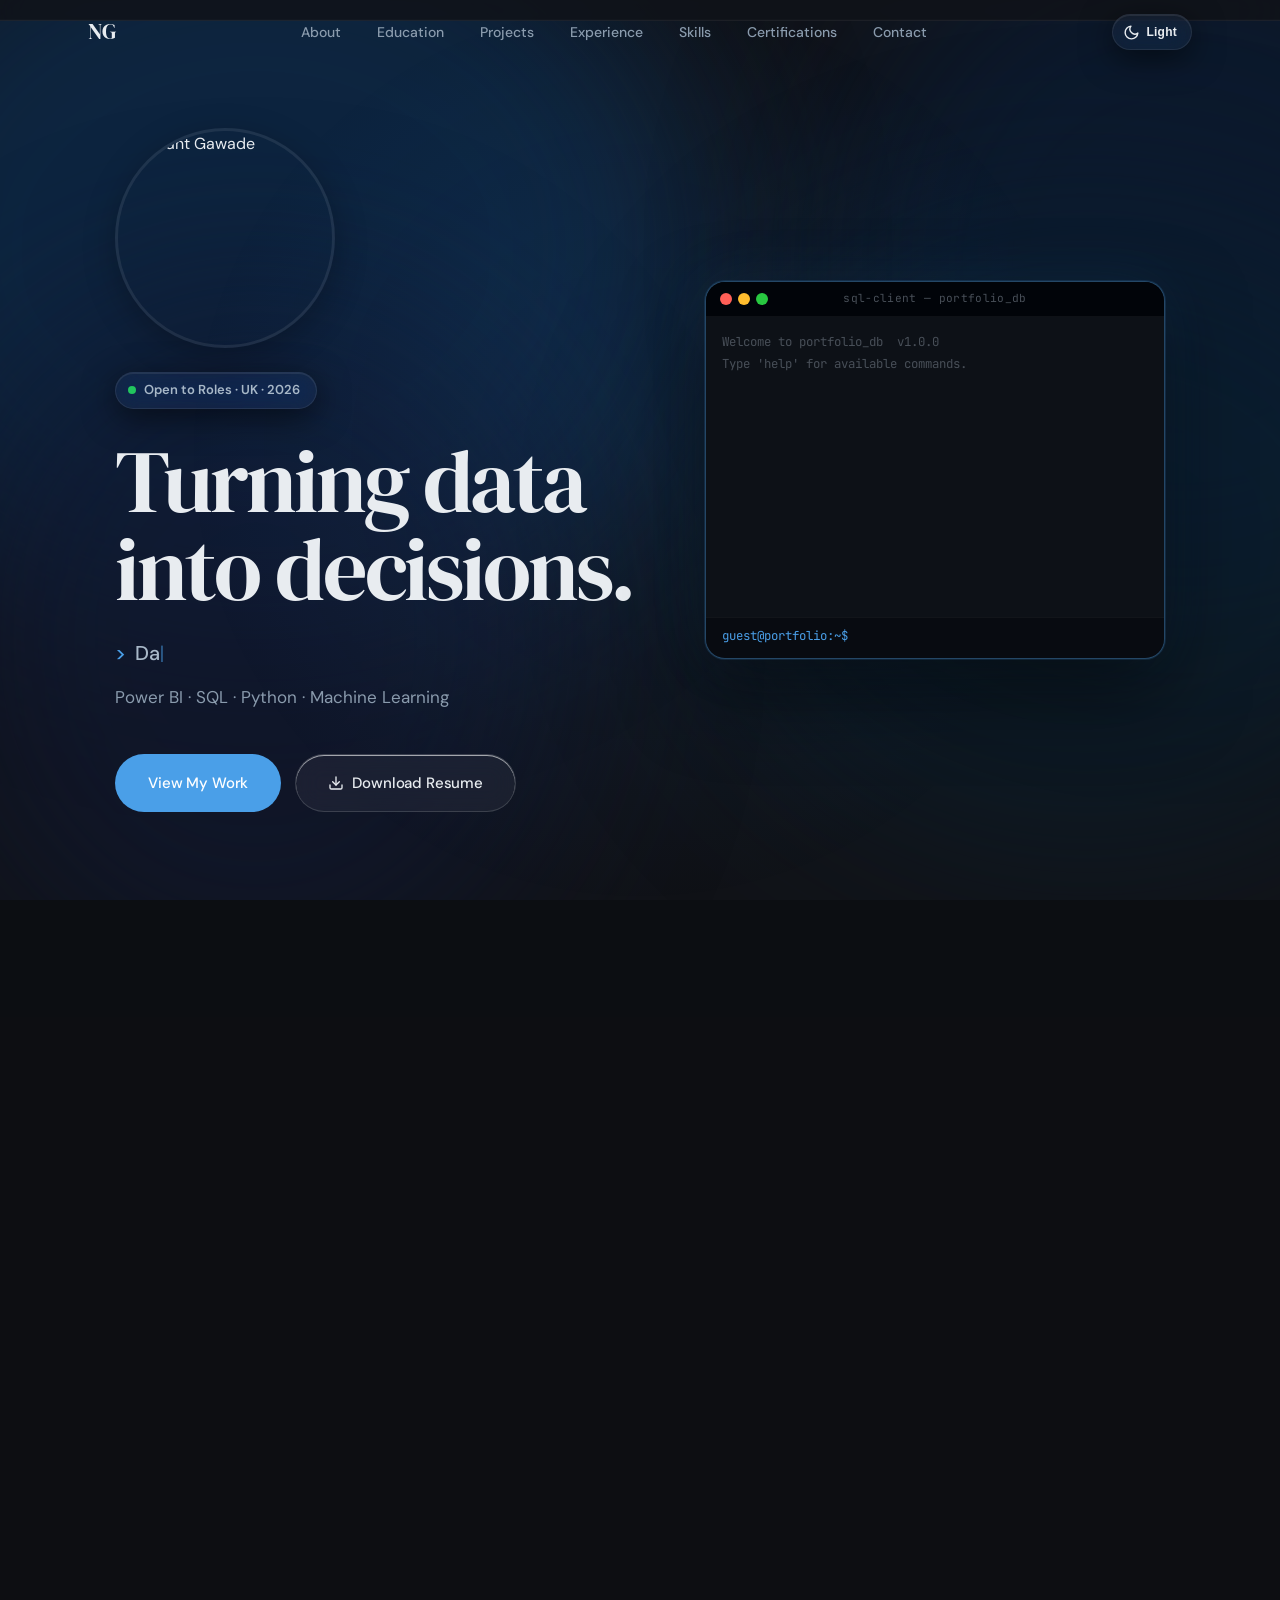
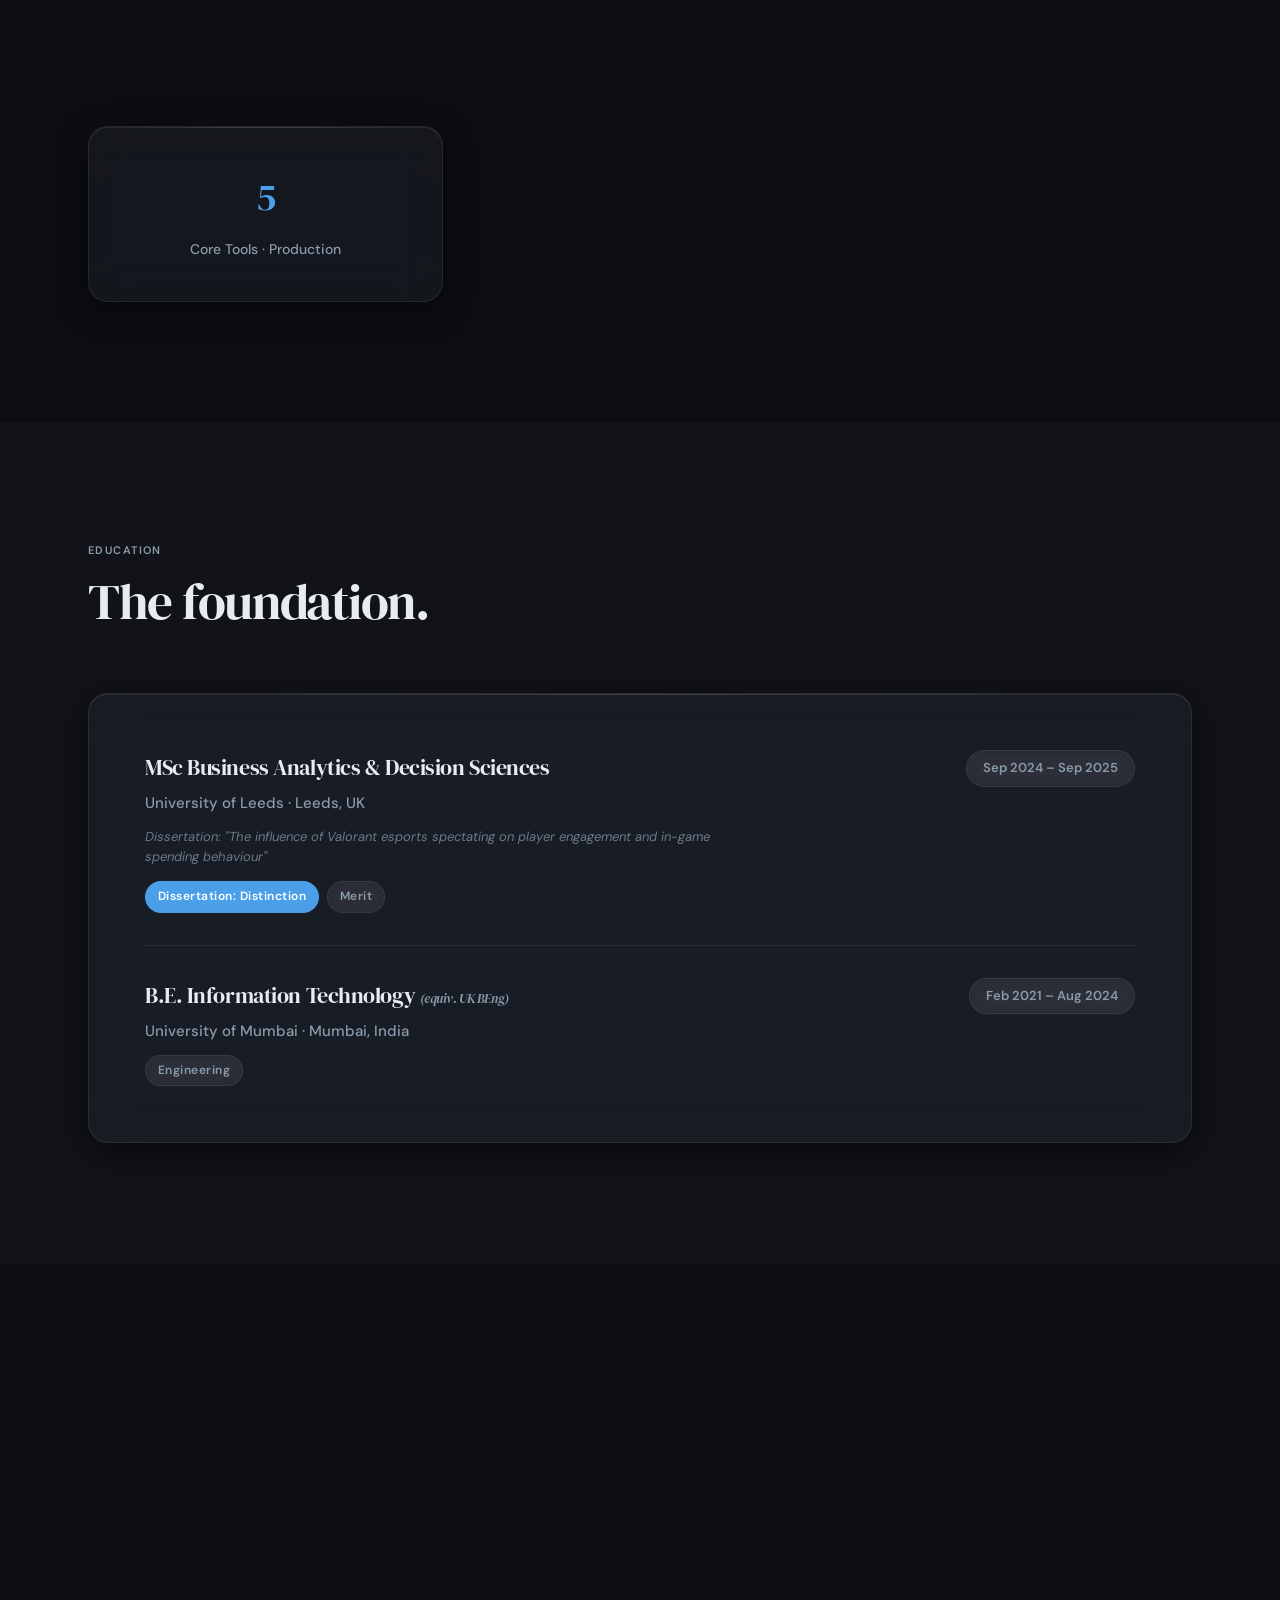
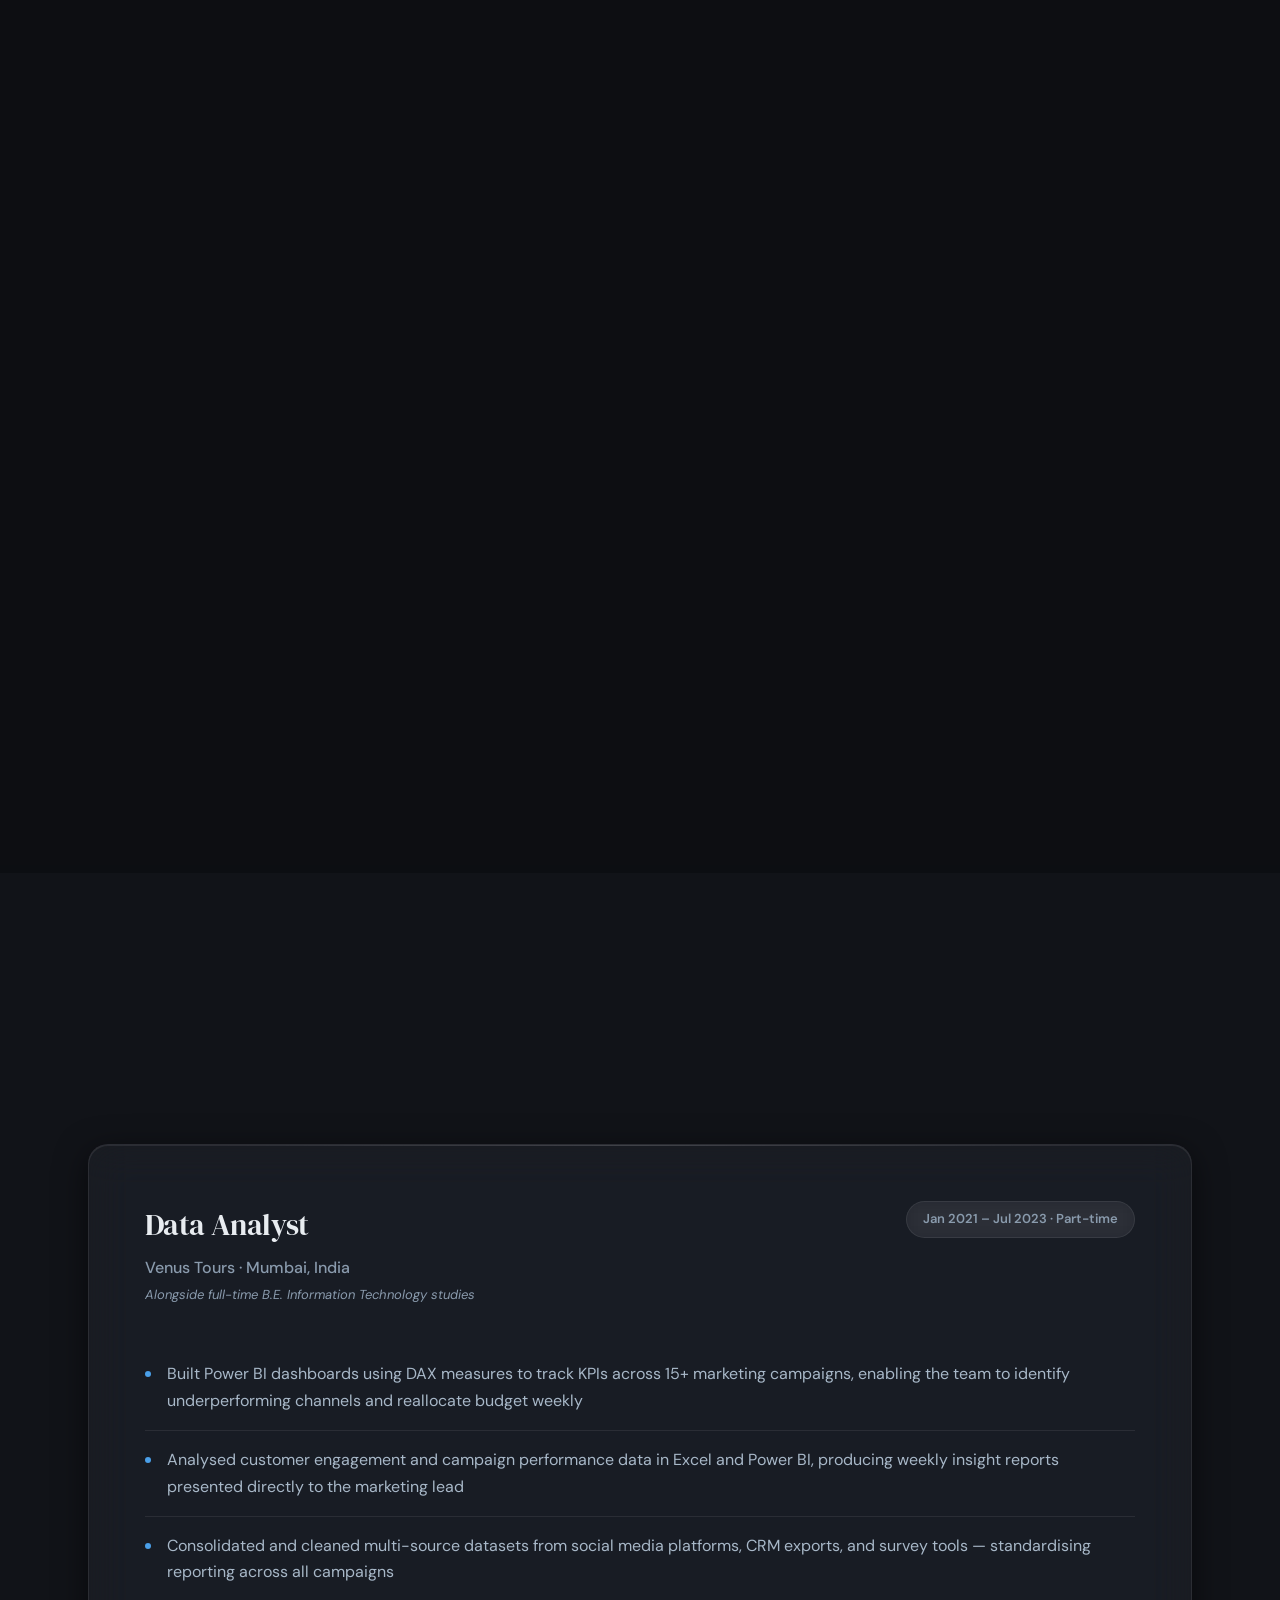
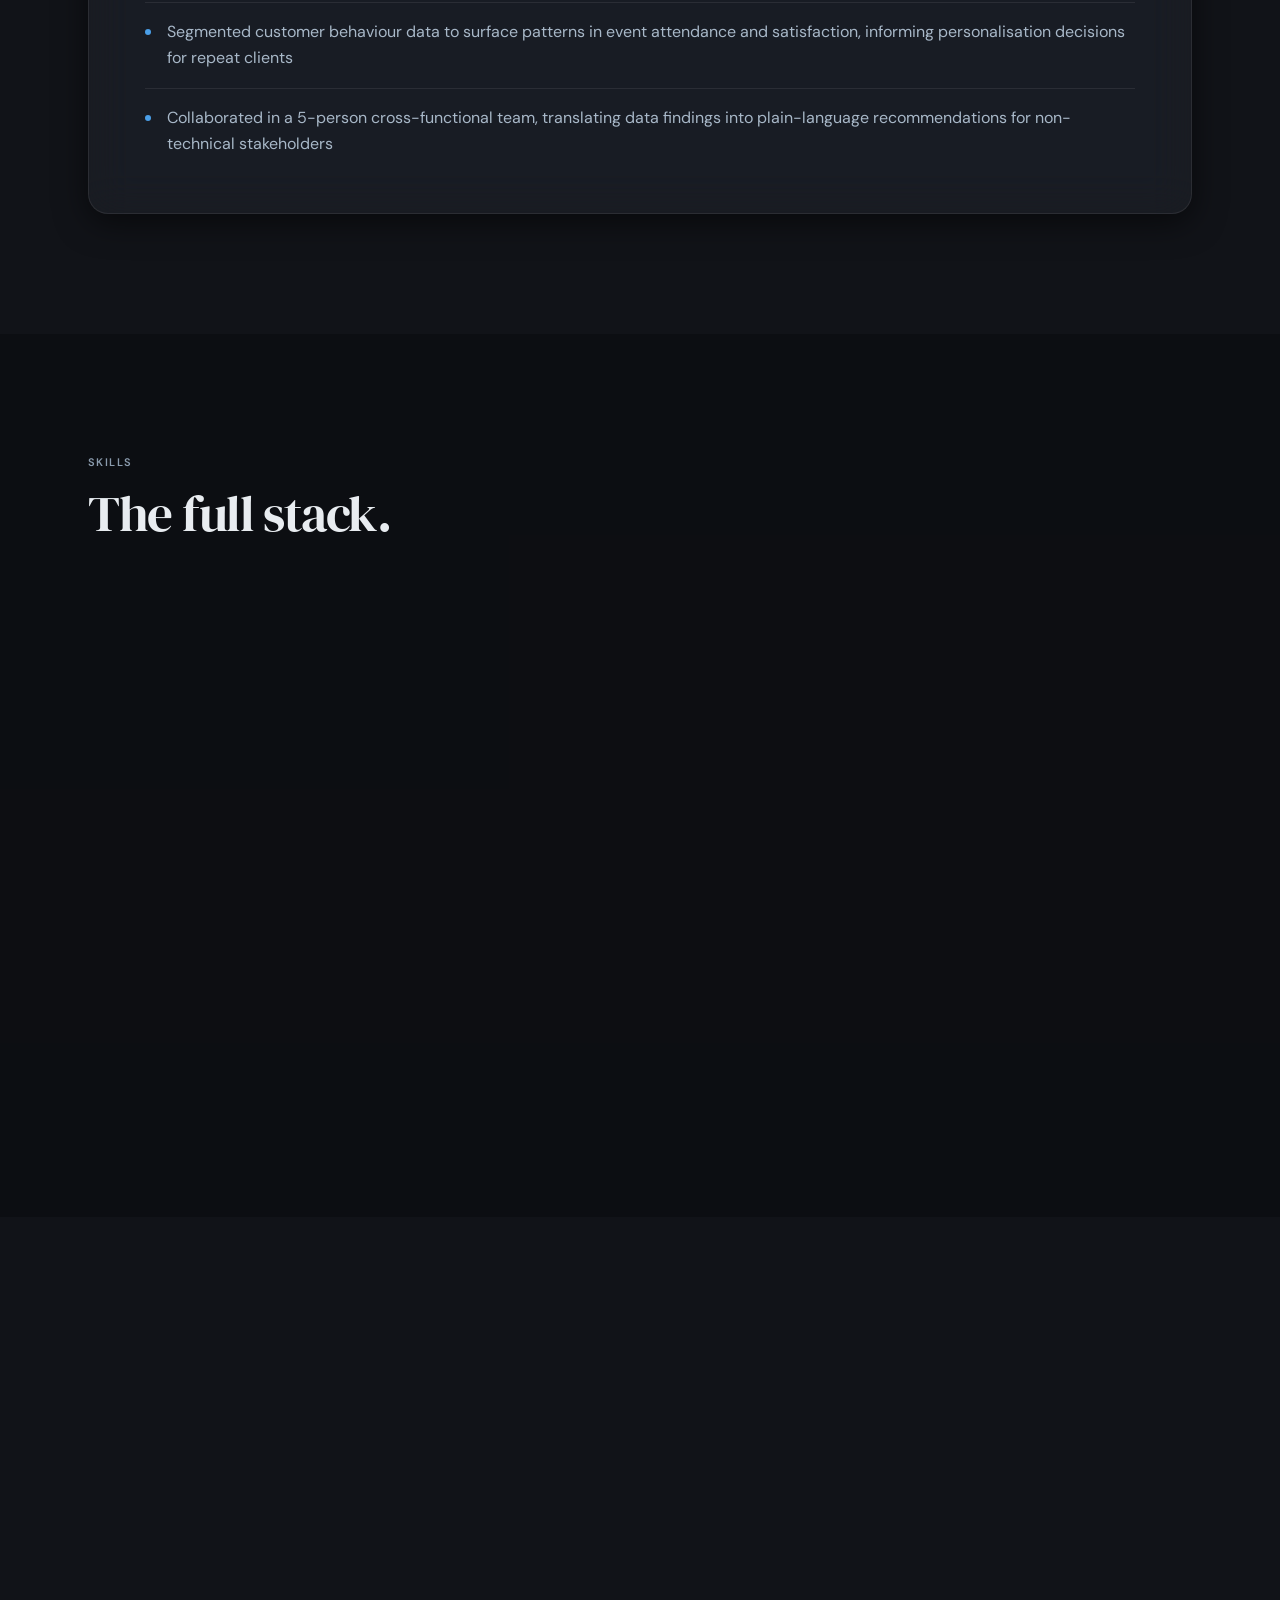
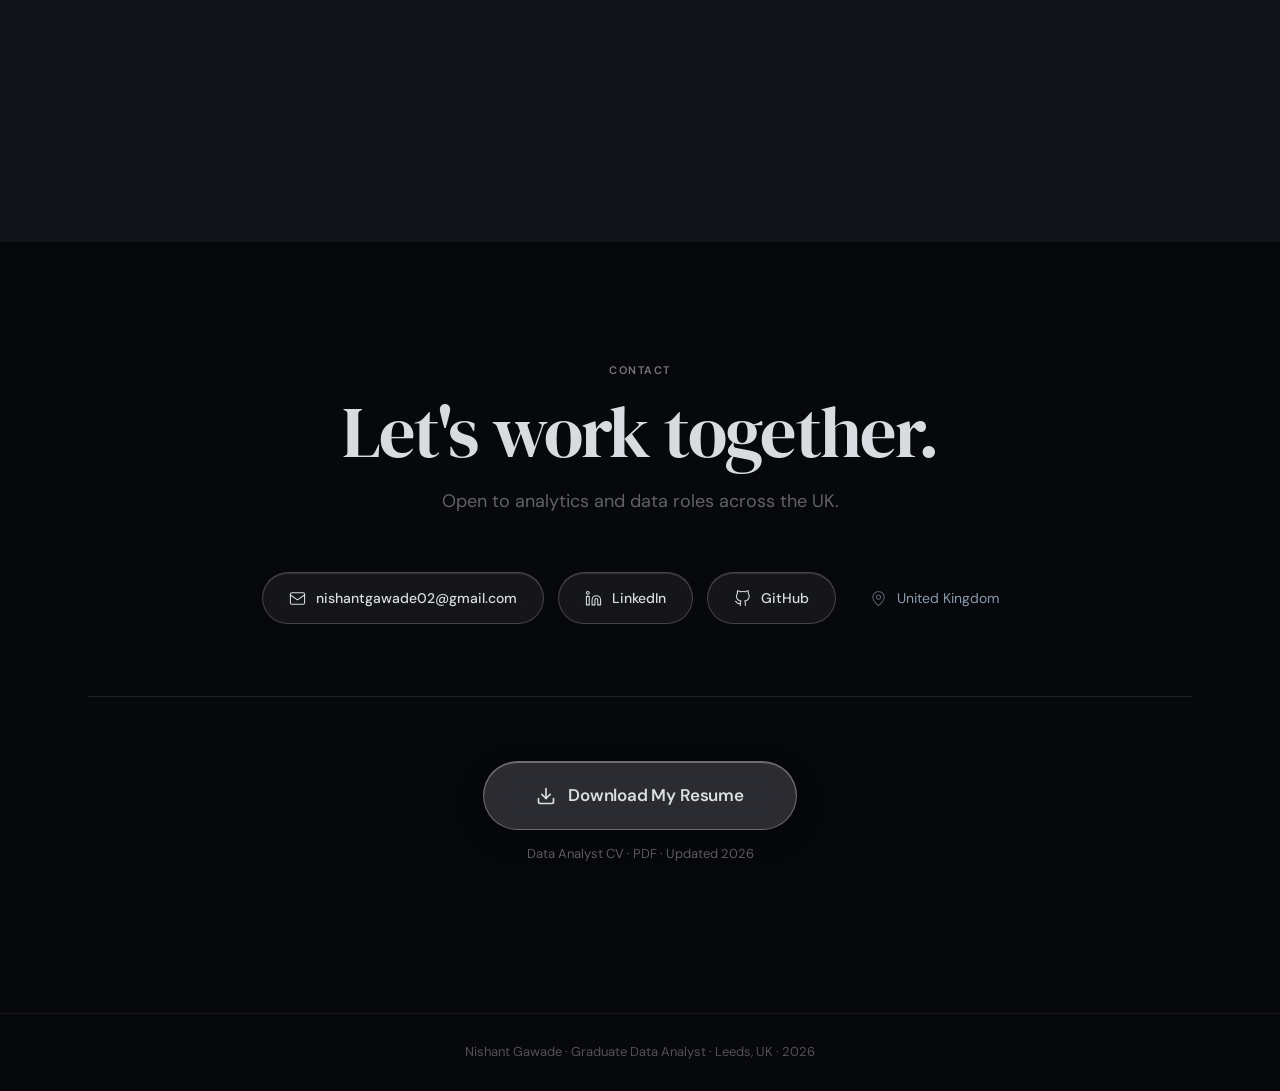
==== commit 2c25e2f6: "Show part-time work was concurrent with B.E. studies and fix dark mode text visibility" ====
--- a/index.html
+++ b/index.html
@@ -251,6 +251,7 @@
           <div>
             <div class="exp-role">Data Analyst</div>
             <div class="exp-company">Venus Tours · Mumbai, India</div>
+            <div class="exp-context">Alongside full-time B.E. Information Technology studies</div>
           </div>
           <div>
             <span class="exp-duration">Jan 2021 – Jul 2023 · Part-time</span>
--- a/style.css
+++ b/style.css
@@ -55,8 +55,8 @@
   --page-bg:         #111318;
   --text-1:          #E8ECF0;
   --text-2:          #A8B8C8;
-  --text-3:          #5A6A7A;
-  --text-4:          #2A3444;
+  --text-3:          #8A9BAD;
+  --text-4:          #6A7A8A;
 
   --glass:           rgba(255, 255, 255, 0.04);
   --glass-hover:     rgba(255, 255, 255, 0.08);
@@ -754,6 +754,7 @@
 .exp-header { display: flex; justify-content: space-between; align-items: flex-start; margin-bottom: 40px; flex-wrap: wrap; gap: 16px; }
 .exp-role { font-family: 'DM Serif Display', serif; font-size: 30px; letter-spacing: -0.02em; color: var(--text-1); margin-bottom: 6px; }
 .exp-company { font-size: 16px; color: var(--text-3); font-weight: 500; }
+.exp-context { font-size: 13px; color: var(--text-3); font-style: italic; margin-top: 4px; }
 .exp-duration {
   font-size: 13px; font-weight: 600; color: var(--text-3);
   background: var(--tag-bg); backdrop-filter: blur(8px); -webkit-backdrop-filter: blur(8px);
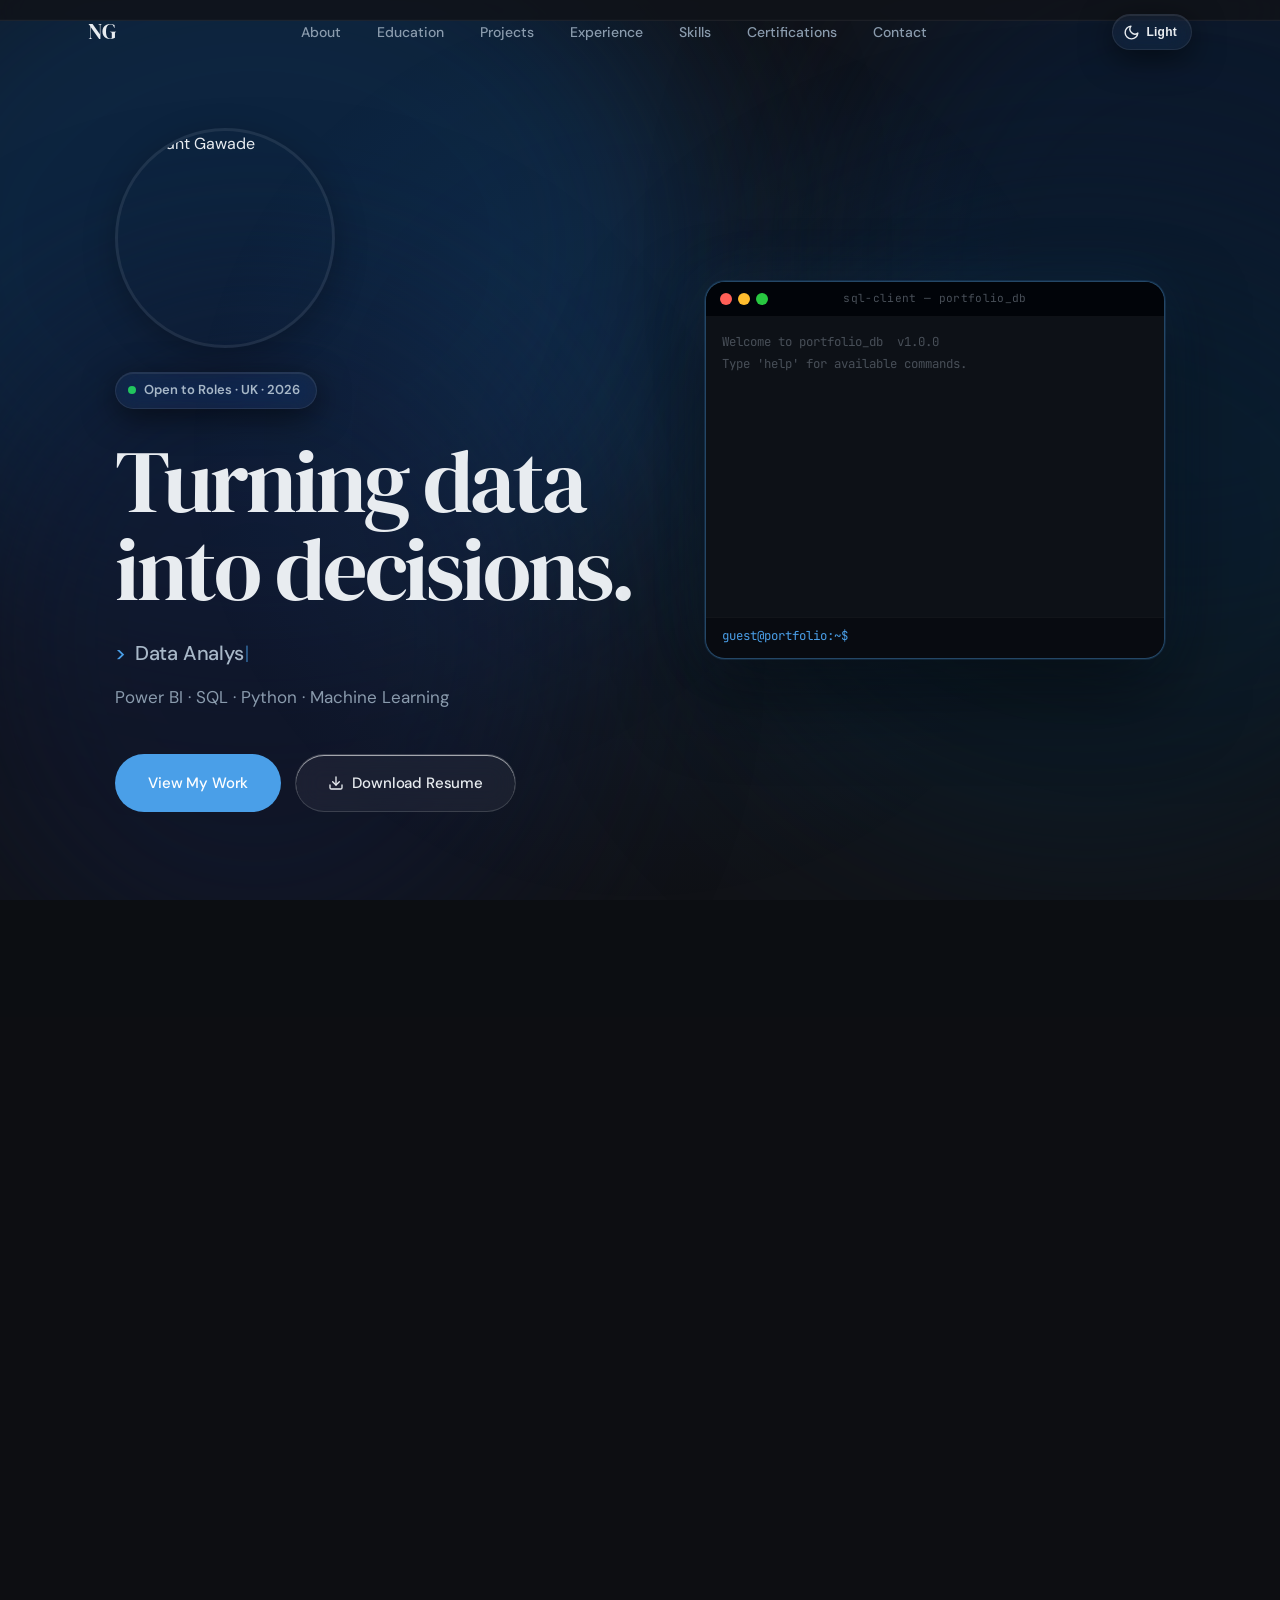
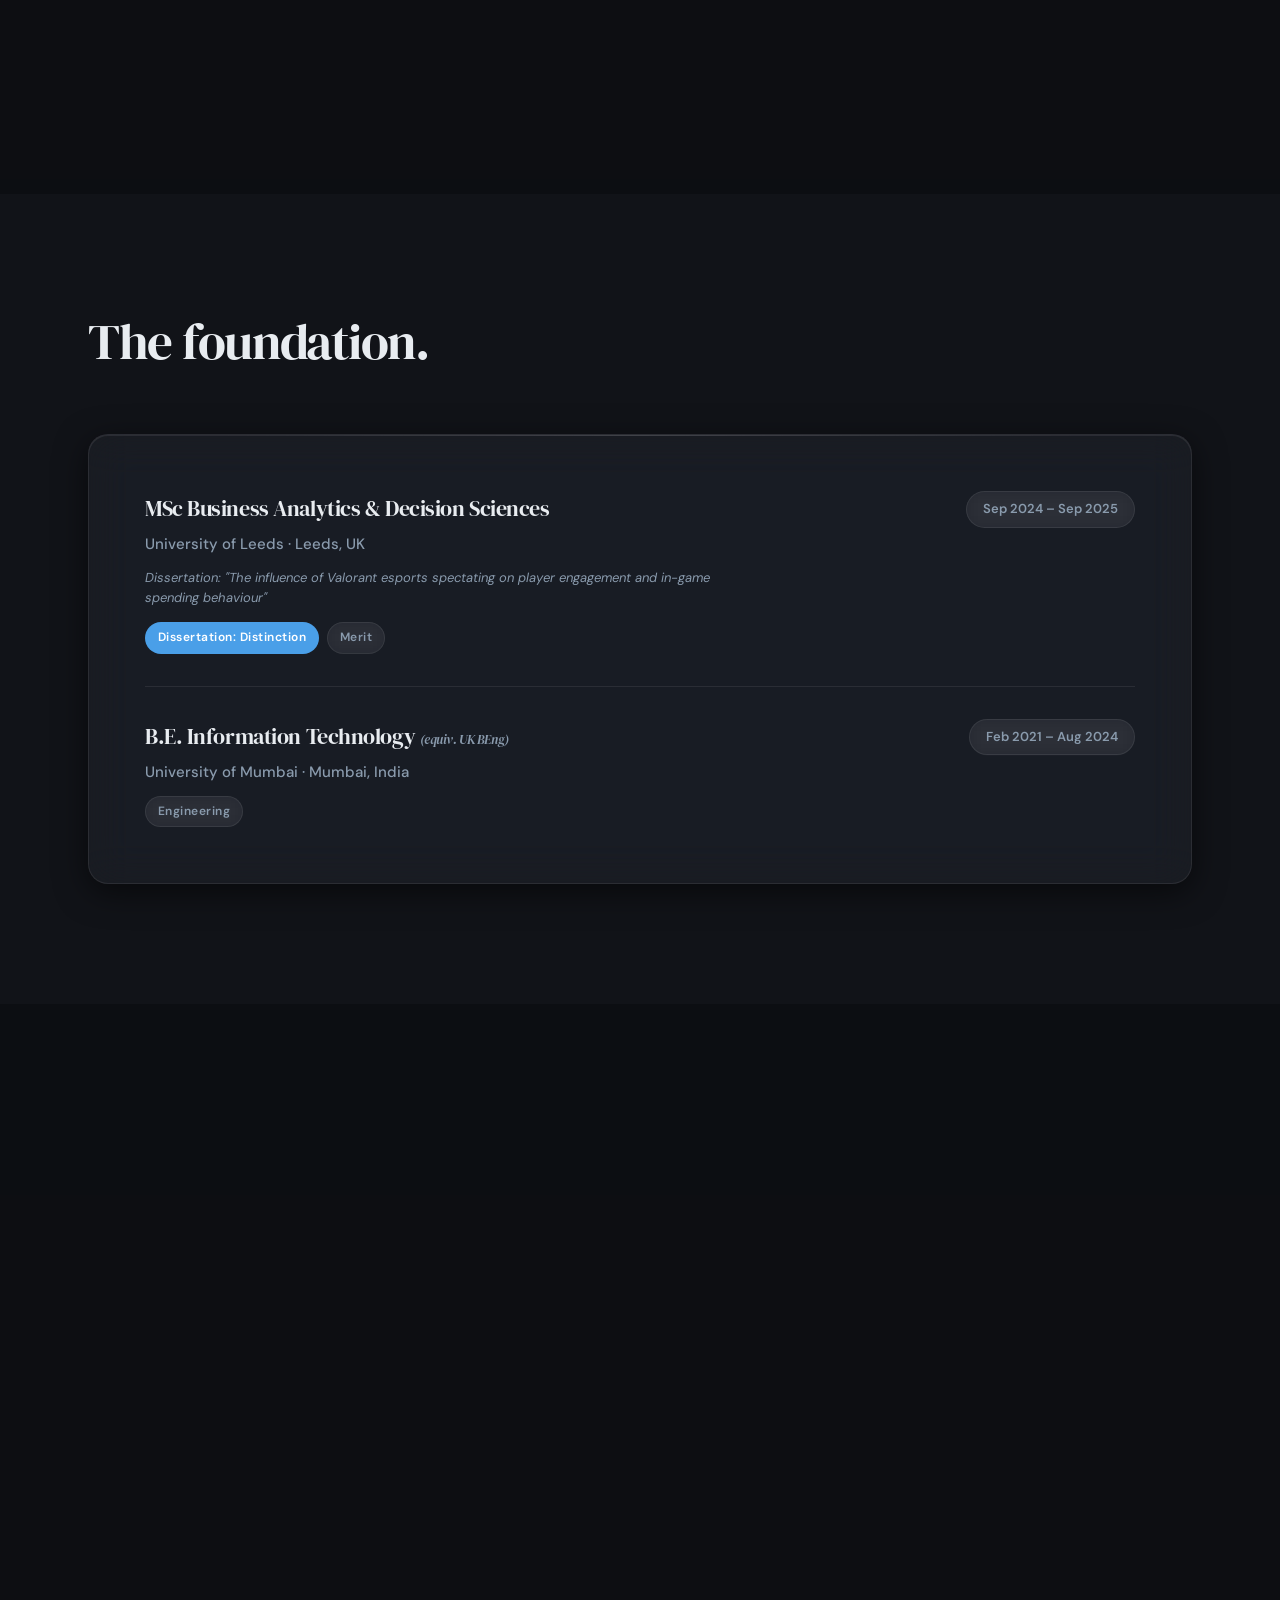
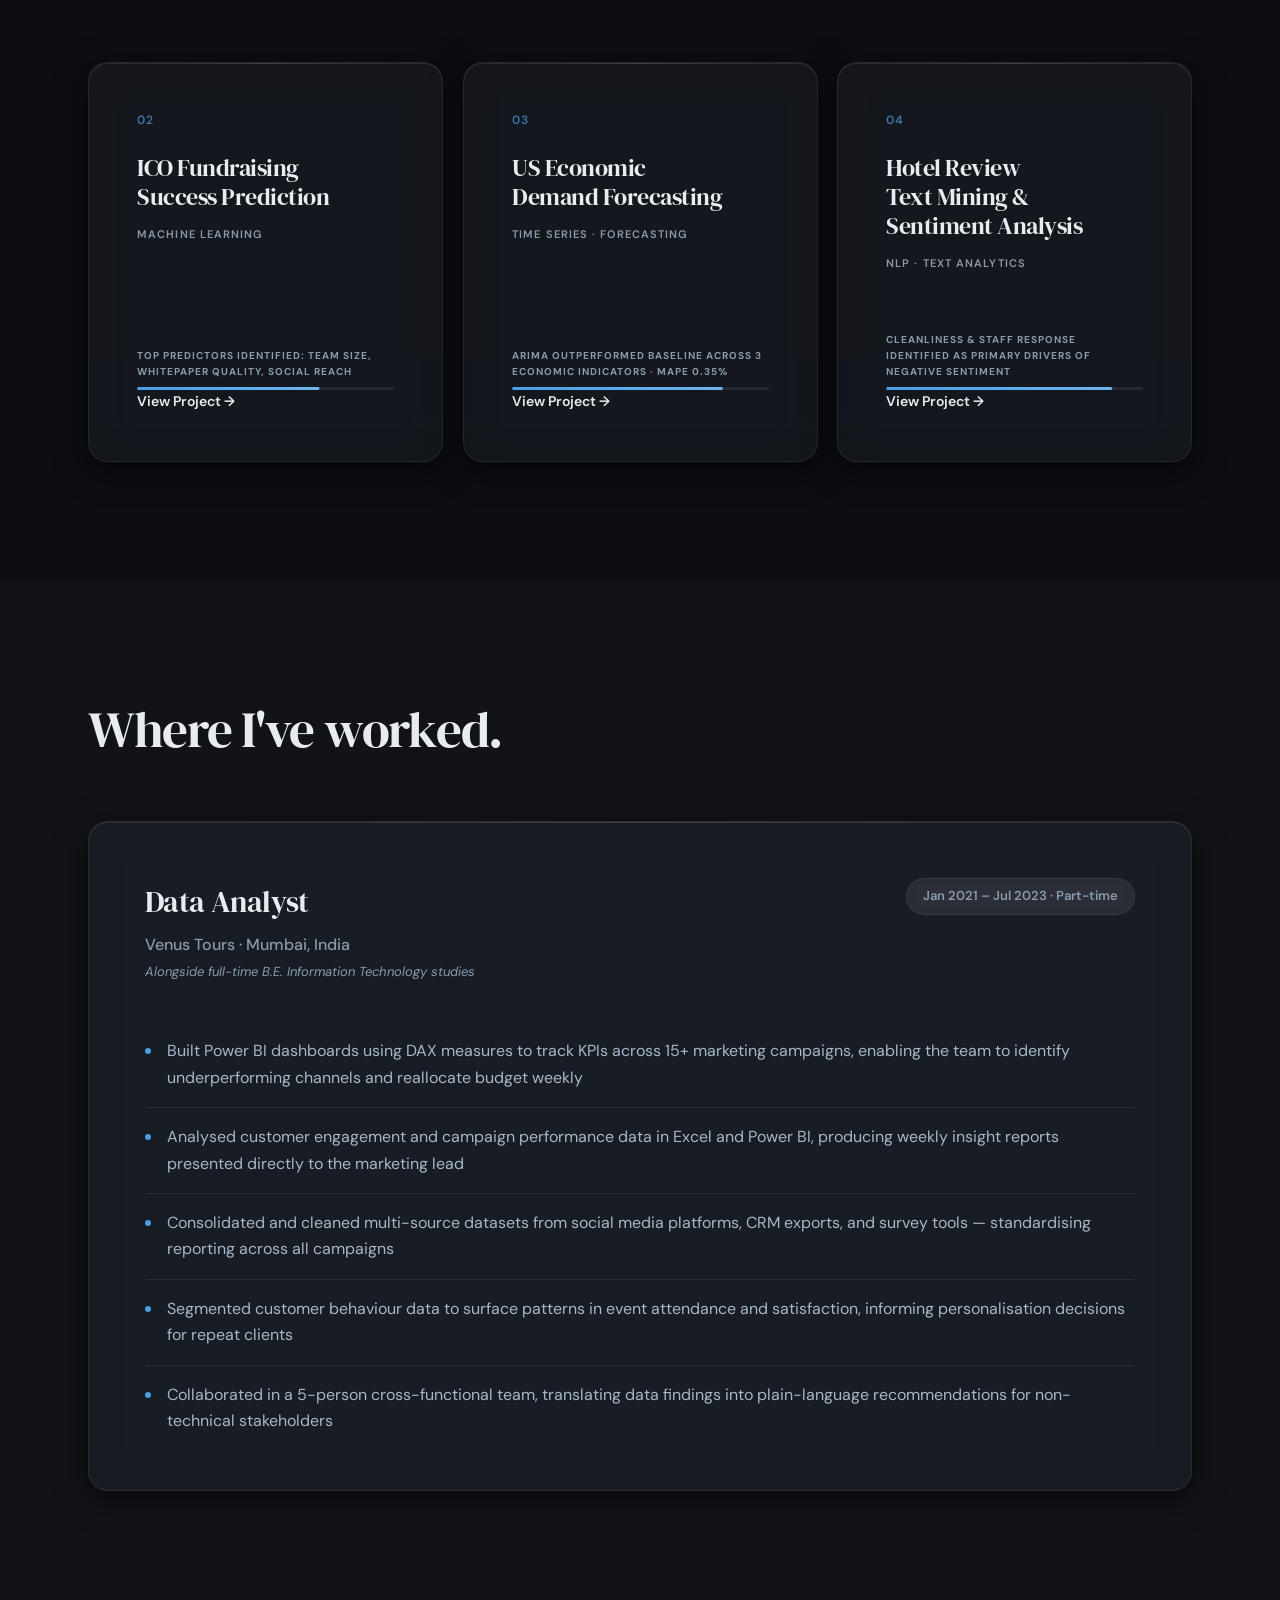
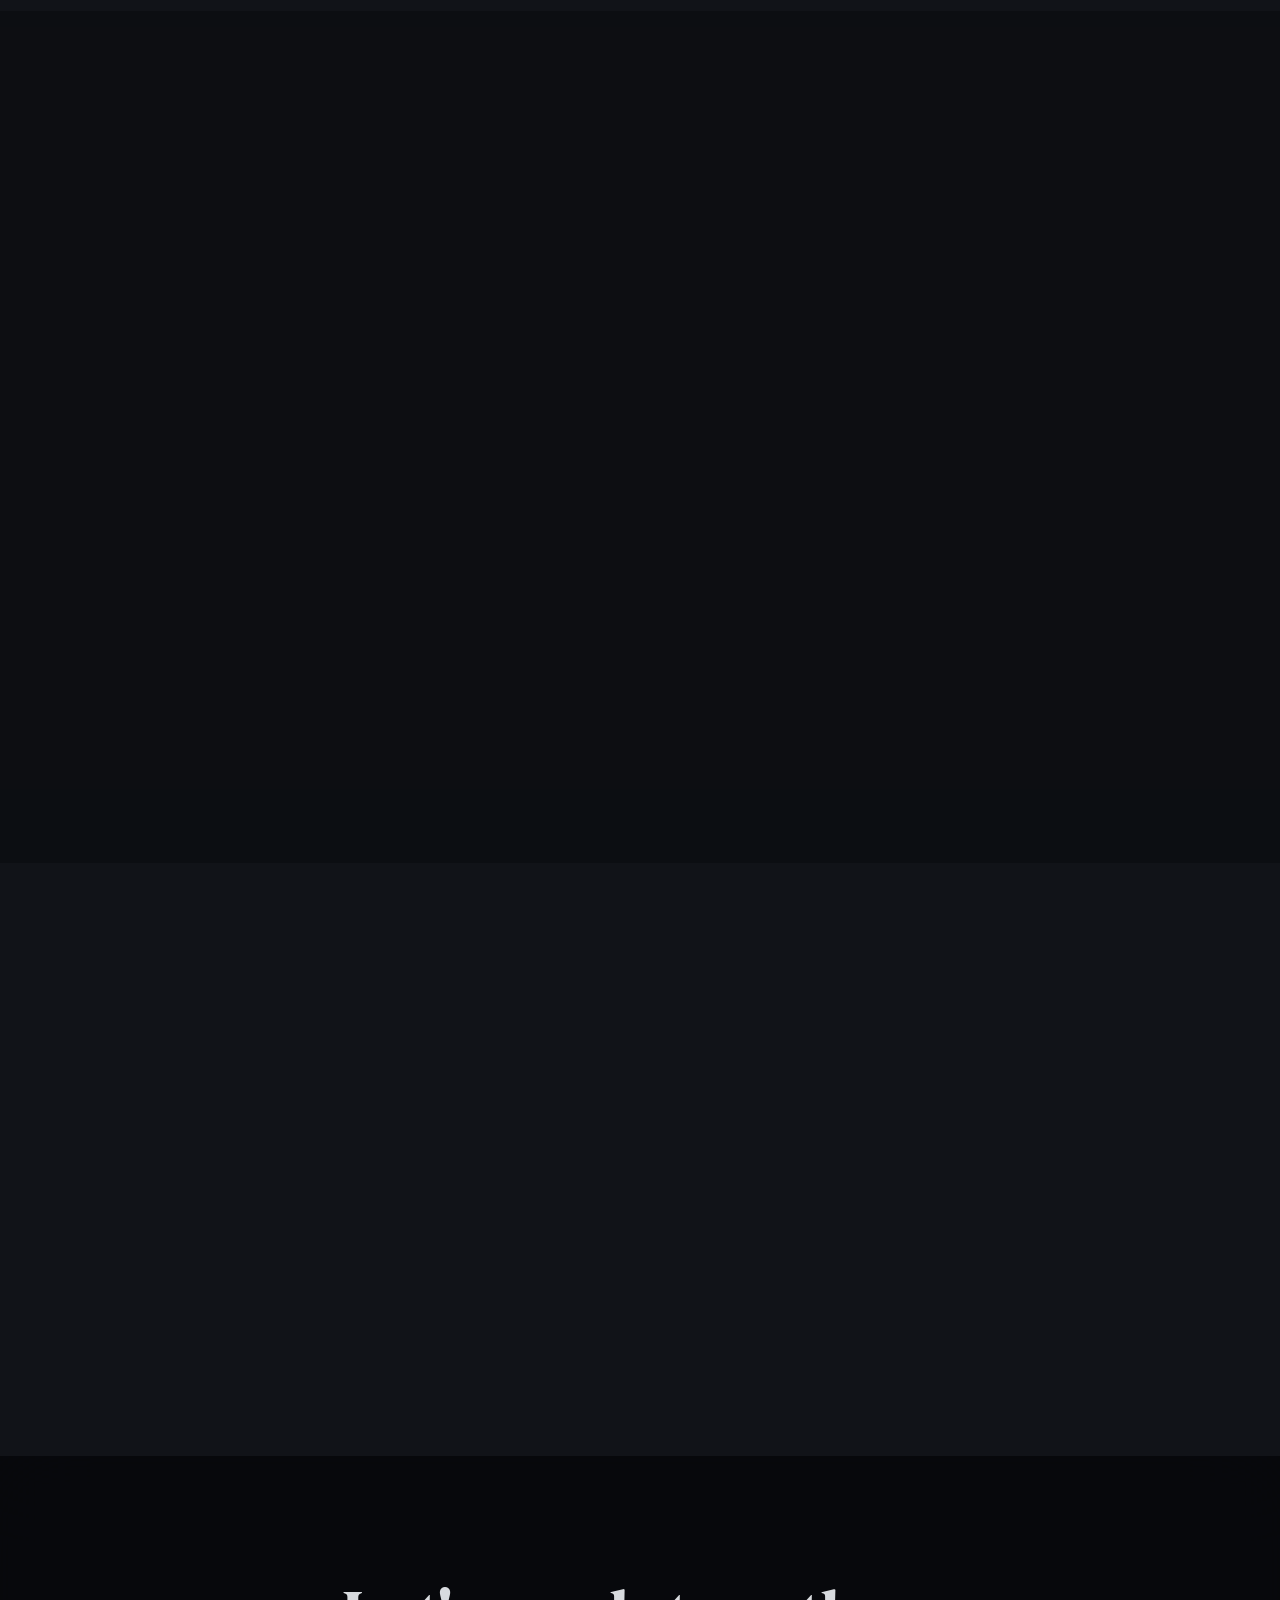
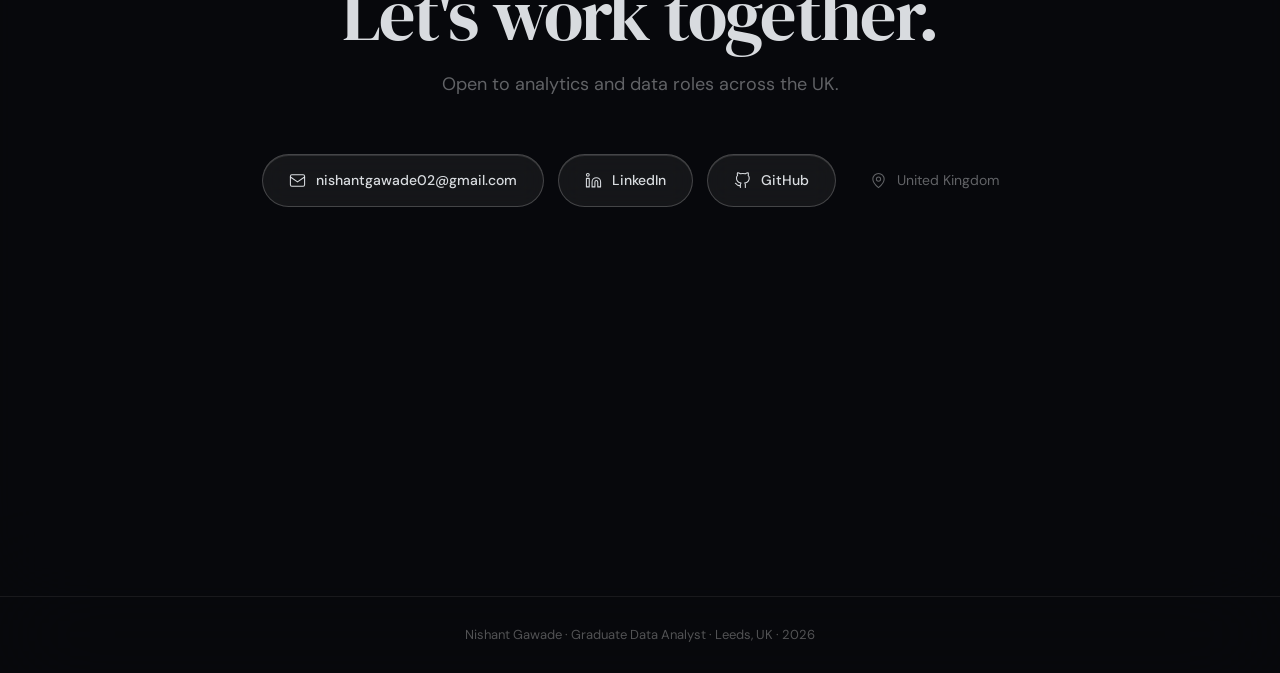
==== commit 119616f9: "Improve accessibility: focus styles, reduced motion, and UI polish Adds keyboard focus-visible style" ====
--- a/index.html
+++ b/index.html
@@ -487,8 +487,7 @@
       const counterObs = new IntersectionObserver((entries) => {
         if (entries[0].isIntersecting && !countersFired) {
           countersFired = true;
-          setTimeout(() => animateCounter(document.getElementById('c-years'), 2.5, 1300, true, ' Yrs'), 0);
-          setTimeout(() => animateCounter(document.getElementById('c-projects'), 4, 900, false, ''), 160);
+          setTimeout(() => animateCounter(document.getElementById('c-projects'), 4, 900, false, ''), 0);
           counterObs.disconnect();
         }
       }, { threshold: 0.5 });
--- a/style.css
+++ b/style.css
@@ -109,6 +109,7 @@
   line-height: 1.08;
   letter-spacing: -0.025em;
 }
+h1, h2, h3 { text-wrap: balance; }
 
 a { text-decoration: none; color: inherit; transition: var(--transition); }
 img { max-width: 100%; height: auto; display: block; }
@@ -174,14 +175,15 @@
    UTILITY
 ============================================================ */
 .section-label {
-  font-family: 'DM Sans', sans-serif;
-  font-size: 11px;
-  font-weight: 600;
-  letter-spacing: 0.13em;
-  text-transform: uppercase;
-  color: var(--text-3);
-  margin-bottom: 14px;
-  display: block;
+  position: absolute;
+  width: 1px;
+  height: 1px;
+  padding: 0;
+  margin: -1px;
+  overflow: hidden;
+  clip: rect(0, 0, 0, 0);
+  white-space: nowrap;
+  border: 0;
 }
 .section-header { margin-bottom: 64px; }
 .section-header h2 { font-size: clamp(36px,4vw,54px); color: var(--text-1); }
@@ -202,17 +204,19 @@
   50%      { box-shadow: 0 8px 40px rgba(45,125,210,0.52); }
 }
 
-.animate-on-scroll {
-  opacity: 0;
-  transform: translateY(40px);
-  transition: opacity 0.7s var(--ease), transform 0.7s var(--ease);
-}
-.animate-on-scroll.visible { opacity: 1; transform: translateY(0); }
-.stagger-1 { transition-delay: 0.08s; }
-.stagger-2 { transition-delay: 0.16s; }
-.stagger-3 { transition-delay: 0.24s; }
-.stagger-4 { transition-delay: 0.32s; }
-.stagger-5 { transition-delay: 0.40s; }
+@media (prefers-reduced-motion: no-preference) {
+  .animate-on-scroll {
+    opacity: 0;
+    transform: translateY(40px);
+    transition: opacity 0.7s var(--ease), transform 0.7s var(--ease);
+  }
+  .animate-on-scroll.visible { opacity: 1; transform: translateY(0); }
+  .stagger-1 { transition-delay: 0.08s; }
+  .stagger-2 { transition-delay: 0.16s; }
+  .stagger-3 { transition-delay: 0.24s; }
+  .stagger-4 { transition-delay: 0.32s; }
+  .stagger-5 { transition-delay: 0.40s; }
+}
 
 /* ============================================================
    GLASS CARD BASE — applied to all cards
@@ -647,7 +651,7 @@
 .about-text p { font-size: 18px; color: var(--text-3); line-height: 1.72; margin-bottom: 20px; }
 .about-text p:last-child { margin-bottom: 0; }
 
-.stats-grid { display: grid; grid-template-columns: repeat(3,1fr); gap: 20px; }
+.stats-grid { display: grid; grid-template-columns: repeat(4,1fr); gap: 20px; }
 
 .stat-card {
   border-radius: var(--radius);
@@ -693,7 +697,7 @@
 
 .edu-degree { font-family: 'DM Serif Display', serif; font-size: 22px; letter-spacing: -0.02em; color: var(--text-1); margin-bottom: 6px; }
 .edu-institution { font-size: 15px; color: var(--text-3); font-weight: 500; margin-bottom: 12px; }
-.edu-dissertation { font-size: 13px; color: var(--text-4); font-style: italic; margin-bottom: 14px; line-height: 1.55; max-width: 580px; }
+.edu-dissertation { font-size: 13px; color: var(--text-3); font-style: italic; margin-bottom: 14px; line-height: 1.55; max-width: 580px; }
 .edu-tags { display: flex; gap: 8px; flex-wrap: wrap; }
 .edu-tag {
   font-size: 12px; font-weight: 600; letter-spacing: 0.04em;
@@ -882,7 +886,6 @@
   position: relative;
 }
 .contact-inner { max-width: 1200px; margin: 0 auto; padding: 0 48px; text-align: center; }
-.contact .section-label { color: rgba(255,255,255,0.45); }
 .contact h2 { font-size: clamp(42px,6vw,72px); color: var(--contact-text); margin-bottom: 16px; }
 .contact-subtext { font-size: 18px; color: var(--contact-muted); margin-bottom: 56px; }
 
@@ -901,10 +904,10 @@
 .contact-location {
   display: inline-flex; align-items: center; gap: 10px;
   padding: 14px 20px;
-  color: var(--text-3);
+  color: var(--contact-muted);
   font-size: 14px; font-weight: 400;
 }
-.contact-location svg { width: 17px; height: 17px; flex-shrink: 0; opacity: 0.6; }
+.contact-location svg { width: 17px; height: 17px; flex-shrink: 0; }
 .cert-status-verified { color: #3FB950; font-size: 11px; font-weight: 600; text-transform: uppercase; letter-spacing: 0.05em; }
 .cert-status-completed { color: var(--text-4); font-size: 11px; font-weight: 500; text-transform: uppercase; letter-spacing: 0.05em; }
 .edu-equiv { font-size: 13px; font-weight: 400; color: var(--text-3); font-style: italic; }
@@ -1288,7 +1291,7 @@
   .project-hero { padding-top: 120px; padding-bottom: 64px; }
 
   .projects-grid { grid-template-columns: 1fr; }
-  .stats-grid { grid-template-columns: 1fr; gap: 14px; }
+  .stats-grid { grid-template-columns: repeat(2,1fr); gap: 14px; }
   .skills-grid { grid-template-columns: 1fr; }
   .findings-grid { grid-template-columns: 1fr; }
   .segments-grid { grid-template-columns: 1fr; }
@@ -1323,4 +1326,60 @@
   .skill-card, .project-card { padding: 28px 20px; }
   .edu-degree { font-size: 18px; }
   .availability-badge { font-size: 12px; padding: 6px 14px 6px 10px; }
-}
+  .stats-grid { grid-template-columns: 1fr; }
+}
+
+/* ============================================================
+   FOCUS VISIBLE — keyboard navigation
+============================================================ */
+:focus-visible {
+  outline: 2px solid var(--accent);
+  outline-offset: 3px;
+  border-radius: 4px;
+}
+.btn-primary:focus-visible,
+.btn-secondary:focus-visible,
+.btn-download:focus-visible,
+.btn-back:focus-visible,
+.btn-submit:focus-visible {
+  outline-offset: 4px;
+  border-radius: 100px;
+}
+.project-card:focus-visible,
+.cert-card:focus-visible,
+.nav-strip-link:focus-visible {
+  outline-offset: 4px;
+  border-radius: var(--radius);
+}
+.theme-toggle:focus-visible {
+  outline-offset: 3px;
+  border-radius: 100px;
+}
+.nav-links a:focus-visible {
+  outline-offset: 4px;
+  border-radius: 3px;
+}
+
+/* ============================================================
+   REDUCED MOTION — all animations
+============================================================ */
+@media (prefers-reduced-motion: reduce) {
+  *,
+  *::before,
+  *::after {
+    animation-duration: 0.01ms !important;
+    animation-iteration-count: 1 !important;
+    transition-duration: 0.01ms !important;
+    scroll-behavior: auto !important;
+  }
+
+  .aurora-blob { animation: none; }
+  .btn-download { animation: none; }
+  .availability-badge::before { animation: none; box-shadow: 0 0 0 2px rgba(34,197,94,0.4); }
+  #typed-role::after { animation: none; opacity: 1; }
+  .scroll-progress { transition: none; }
+
+  .animate-on-scroll { opacity: 1; transform: none; }
+
+  html { scroll-behavior: auto; }
+}
